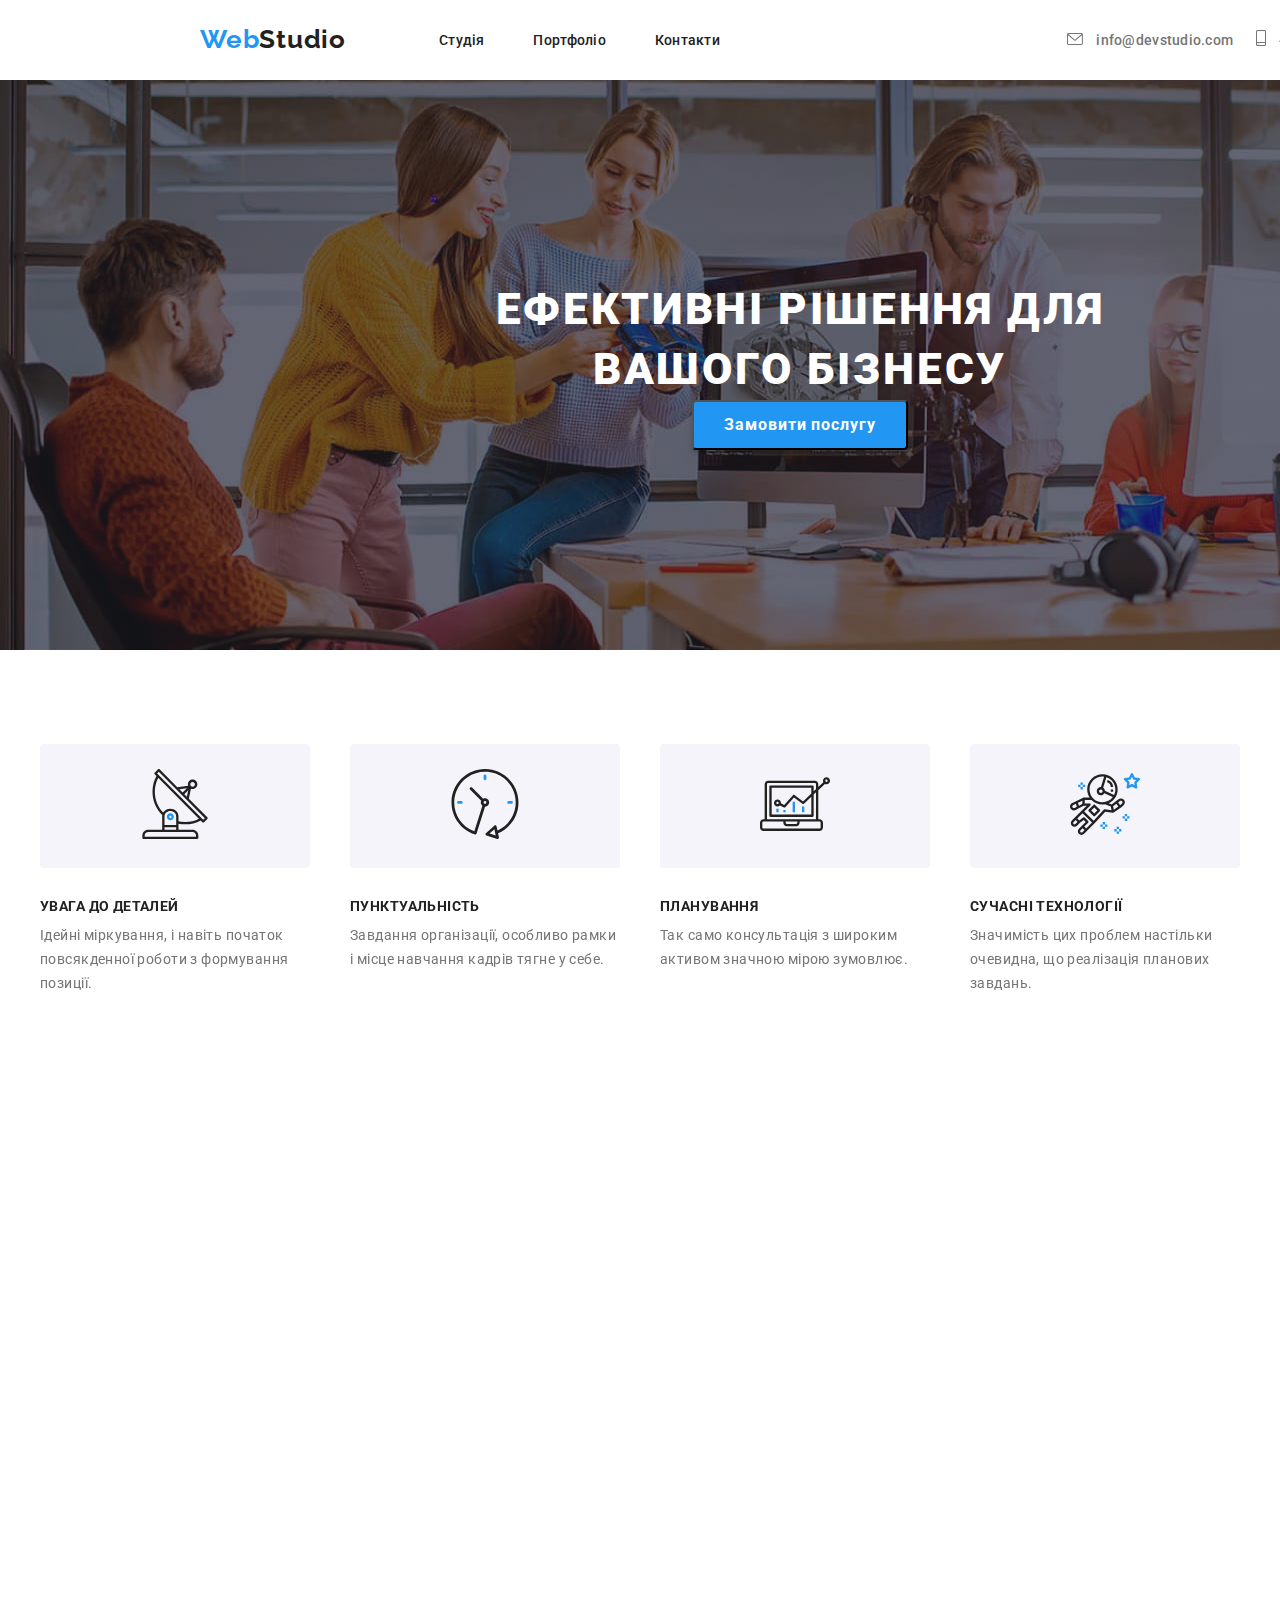
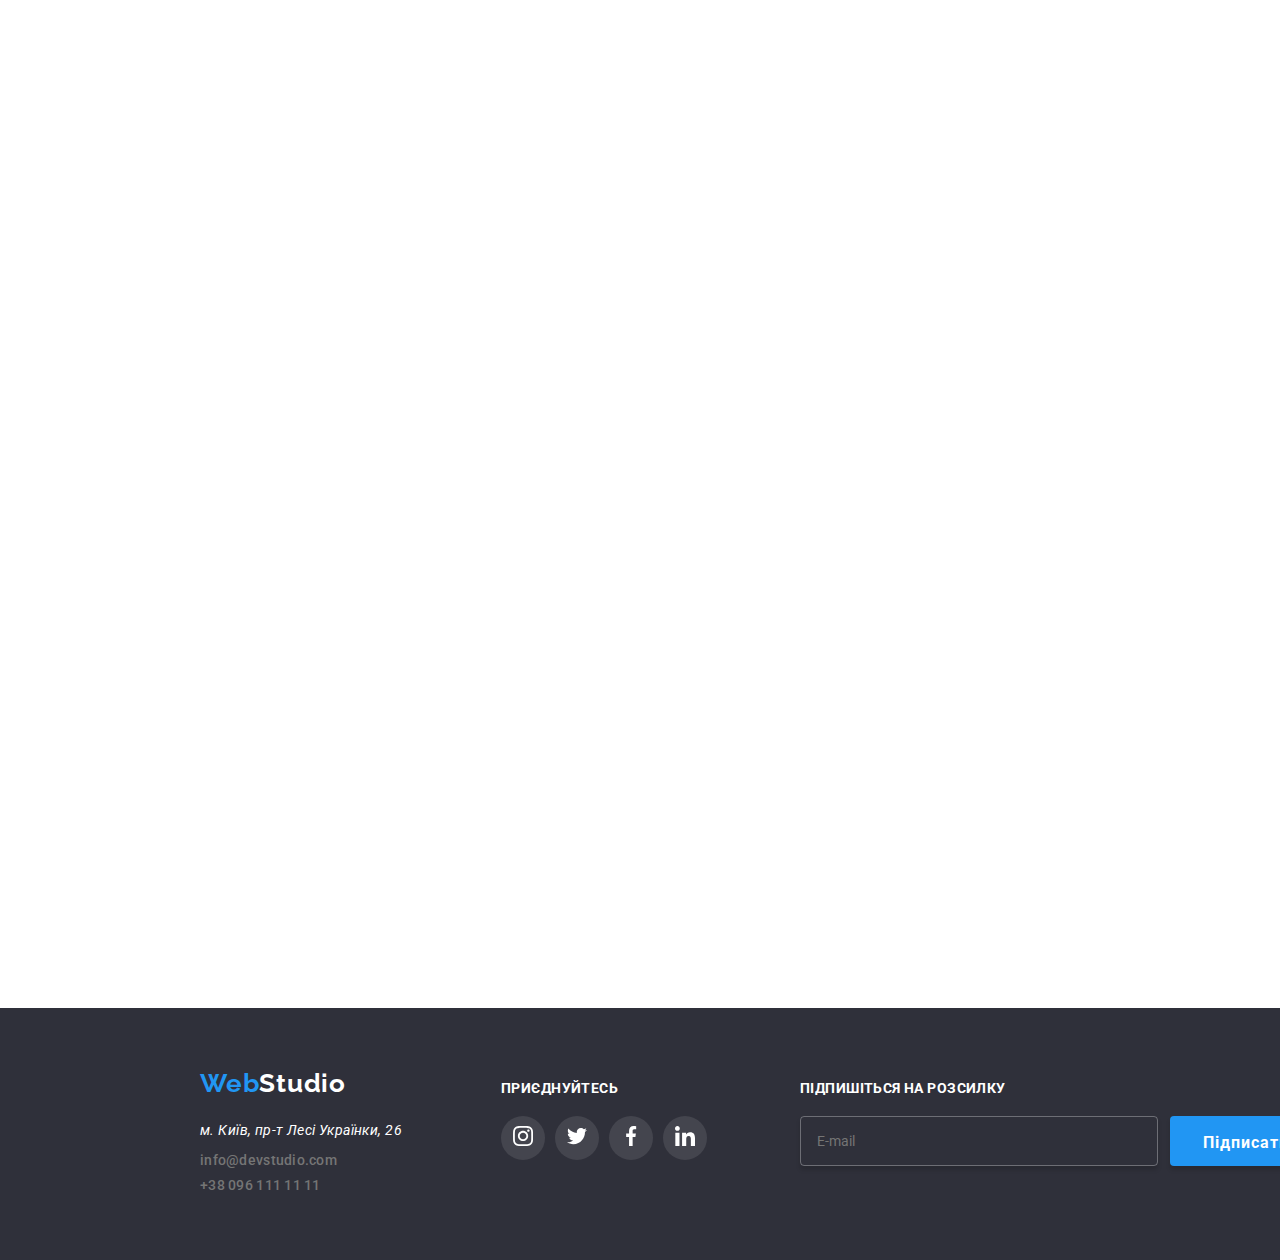
==== index.html @ ee309ab2 "updated" ====
<!DOCTYPE html>
<html lang="en">
  <head>
    <meta charset="UTF-8" />
    <meta http-equiv="X-UA-Compatible" content="IE=edge" />
    <meta name="viewport" content="width=device-width, initial-scale=1.0" />
    <title>Studio</title>
    <link
      href="https://cdn.jsdelivr.net/npm/modern-normalize@1.1.0/modern-normalize.min.css"
      rel="stylesheet"
    />
    <link
      href="https://fonts.googleapis.com/css2?family=Raleway:wght@700&family=Roboto:wght@400;500;700;900&display=swap"
      rel="stylesheet"
    />
    <link
    rel="stylesheet"
    href="https://cdnjs.cloudflare.com/ajax/libs/animate.css/4.1.1/animate.min.css"
  />
  <link href="https://unpkg.com/aos@2.3.1/dist/aos.css" rel="stylesheet">

    <link rel="stylesheet" href="./css/main.min.css" />
  </head>
  <body>
    <div class="container">
      <header class="header">
        <div class="header-wrapper">   
              <div class="nav-menu">  
                  <a class="logo-link animate__animated animate__bounce" href="./index.html"
                ><span class="web">Web</span>Studio</a
              >
              <nav class="navigation">
              <ul class="nav-list">
                <li class="nav-list-item"><a class="nav-list-link-h" href="./index.html"> Студія </a></li>
                <li class="nav-list-item"><a class="nav-list-link-h" href="./portfolio.html"> Портфоліо </a></li>
                <li class="nav-list-item"><a class="nav-list-link-h" href="#"> Контакти </a></li>
              </ul>
              </nav>
              </div>
              <div class="contacts">
                <a class="contact" href="mailto:info@devstudio.com"> 
                  <svg class="icon-contact" width="16" height="12">
                    <use href="./img/icons/symbol-defs.svg#icon-envelope">
                    
                    </use>
                  </svg>
                  info@devstudio.com </a>
                <a class="contact" href="tel:+380961111111">
                  <svg class="icon-contact" width="10" height="16">
                    <use href="./img/icons/symbol-defs.svg#icon-smartphone">

                    </use>
                  </svg> 
                  +38 096 111 11 11</a>
              </div>
        </div>
      </header>

      <!--Golovnyi kontent-->
      <main>
        <div class="content">
          <!--Blok hero-->
          <section class="hero">
            <h1 class="hero-title animate__animated animate__rubberBand">Ефективні рішення для<br> вашого бізнесу</h1>
            <button class="hero-btn" type="button" data-modal-open>Замовити послугу</button>
                <div class="backdrop is-hidden" data-modal >
        <form class="modal">
                    <button type="button" class="modal-close" data-modal-close><svg class="icon-close-modal">
            <use href="./img/icons/symbol-defs.svg#icon-close-modal"></use>
          </svg></button>
            <h2 class="modal-title">Залиште свої дані, ми вам передзвонимо</h2>
            <ul class="modal-list">
              <li class="modal-list-item">
            <label class="modal-label"> Ім'я
                <input type="text" class="modal-input" required>
                <svg class="modal-icon">
                  <use href="./img/icons/symbol-defs.svg#icon-person-modal"></use>
                </svg>
            </label>
            </li>
            <li class="modal-list-item">
            <label class="modal-label"> Телефон
                <input type="tel" class="modal-input" required>
                <svg  class="modal-icon">
                  <use href="./img/icons/symbol-defs.svg#icon-phone-modal"></use>
                </svg>
            </label>
            </li>
            <li class="modal-list-item">
            <label class="modal-label"> Пошта
                <input type="email" class="modal-input">
                <svg class="modal-icon">
                  <use href="./img/icons/symbol-defs.svg#icon-email-modal"></use>
                </svg>
            </label>
            </li>
            <li class="modal-list-item">
            <label class="modal-label">Коментар
                <textarea class="modal-textarea" cols="30" rows="10" placeholder="Введіть текст"></textarea>
              </label>
            </li>
                </ul>            
            <p class="modal-text"><input type="checkbox" class="checkbox">Погоджуюся з розсилкою та приймаю <a href="#" class="modal-href">Умови договору</a></p>
            <button type="submit" class="btn-submit">Відправити</button>
        </form>
    </div>
          </section>

        <!--Секція Переваги--> 
          <section class="perevagy" data-aos="flip-up" data-aos-duration="3000">
            <h2 class="visually-hidden">Perevagy</h2>
            <div class="features">
              <div class="features-icons-all">
              <div class="features-list-icons">
                <svg class="features-icons">
                  <use href="./img/icons/symbol-defs.svg#icon-antenna"></use>
                </svg>
              </div>
              <div class="features-list-icons">
                <svg class="features-icons">
                  <use href="./img/icons/symbol-defs.svg#icon-clock"></use>
                </svg>
              </div>
              <div class="features-list-icons">
                <svg class="features-icons">
                  <use href="./img/icons/symbol-defs.svg#icon-diagram"></use>
                </svg>
              </div>
              <div class="features-list-icons">
                <svg class="features-icons">
                  <use href="./img/icons/symbol-defs.svg#icon-astronaut"></use>
                </svg>
              </div>
              </div>
            <ul class="features-list">
              <li class="features-list-item">
                <h3 class="features-subtitle">УВАГА ДО ДЕТАЛЕЙ</h3>
                <p class="features-paragraf">
                  Ідейні міркування, і навіть початок повсякденної роботи з
                  формування позиції.
                </p>
              </li>
              <li class="features-list-item">
                <h3 class="features-subtitle">ПУНКТУАЛЬНІСТЬ</h3>
                <p class="features-paragraf">
                  Завдання організації, особливо рамки і місце навчання кадрів
                  тягне у себе.
                </p>
              </li>
              <li class="features-list-item">
                <h3 class="features-subtitle">ПЛАНУВАННЯ</h3>
                <p class="features-paragraf">
                  Так само консультація з широким активом значною мірою
                  зумовлює.
                </p>
              </li>
              <li class="features-list-item">
                <h3 class="features-subtitle">СУЧАСНІ ТЕХНОЛОГІЇ</h3>
                <p class="features-paragraf">
                  Значимість цих проблем настільки очевидна, що реалізація
                  планових завдань.
                </p>
              </li>
            </ul>
            </div>
          </section>

          <!--Секція Чим ми займаємося-->
          <section class="works-i" data-aos="zoom-in-up">
            <h2 class="our-skills">Чим ми займаємося</h2>
            <ul class="images-i">
              <li class="thumb">
                <img src="img/img13.jpg" alt="work" />
              </li>
              <li class="thumb">
                <img src="img/img12.jpg" alt="work" />
              </li>
              <li class="thumb">
                <img src="img/img11.jpg" alt="work" />
              </li>
            </ul>
          </section>

          <!--Секція Наша команда-->
          <section class="us" data-aos="fade-up">
              <h2 class="our-team">Наша команда</h2>
              <ul class="team">
                <li class="card">
                  <div class="thumb-people">
                    <img src="img/img3.jpg" alt="Ігор Дем'яненко" />
                  </div>
                    <h3 class="people">Ігор Дем'яненко</h3>
                    <p class="education">Product Designer</p>
                    <ul class="links">
                      <li class="link-li">
                        <a href="#">
                          <svg class="link">
                            <use href="./img/icons/symbol-defs.svg#icon-instagram">

                            </use>
                          </svg>
                        </a>
                      </li>
                      <li class="link-li">
                        <a href="#">
                          <svg class="link">
                            <use href="./img/icons/symbol-defs.svg#icon-twitter">

                            </use>
                          </svg>
                        </a>
                      </li>
                      <li class="link-li">
                        <a href="#">
                          <svg class="link">
                            <use href="./img/icons/symbol-defs.svg#icon-facebook">

                            </use>
                          </svg>
                        </a>
                      </li>
                      <li class="link-li">
                        <a href="#">
                          <svg class="link">
                            <use href="./img/icons/symbol-defs.svg#icon-linkedin">

                            </use>
                          </svg>
                        </a>
                      </li>
                    </ul>
                </li>
                <li class="card">
                  <div class="thumb-people">
                    <img src="img/img2.jpg" alt="Ольга Рєпіна" />
                    </div>
                    <h3 class="people">Ольга Рєпіна</h3>
                    <p class="education">Frontend Developer</p>
                    <ul class="links">
                      <li class="link-li">
                        <a href="#">
                          <svg class="link">
                            <use href="./img/icons/symbol-defs.svg#icon-instagram">

                            </use>
                          </svg>
                        </a>
                      </li>
                      <li class="link-li">
                        <a href="#">
                          <svg class="link">
                            <use href="./img/icons/symbol-defs.svg#icon-twitter">

                            </use>
                          </svg>
                        </a>
                      </li>
                      <li class="link-li">
                        <a href="#">
                          <svg class="link">
                            <use href="./img/icons/symbol-defs.svg#icon-facebook">

                            </use>
                          </svg>
                        </a>
                      </li>
                      <li class="link-li">
                        <a href="#">
                          <svg class="link">
                            <use href="./img/icons/symbol-defs.svg#icon-linkedin">

                            </use>
                          </svg>
                        </a>
                      </li>
                    </ul>
                </li>
                <li class="card">
                  <div class="thumb-people">
                    <img src="img/img1.jpg" alt="Микола Тарасов" />
                    </div>
                    <h3 class="people">Микола Тарасов</h3>
                    <p class="education">Marketing</p>
                    <ul class="links">
                      <li class="link-li">
                        <a href="#">
                          <svg class="link">
                            <use href="./img/icons/symbol-defs.svg#icon-instagram">

                            </use>
                          </svg>
                        </a>
                      </li>
                      <li class="link-li">
                        <a href="#">
                          <svg class="link">
                            <use href="./img/icons/symbol-defs.svg#icon-twitter">

                            </use>
                          </svg>
                        </a>
                      </li>
                      <li class="link-li">
                        <a href="#">
                          <svg class="link">
                            <use href="./img/icons/symbol-defs.svg#icon-facebook">

                            </use>
                          </svg>
                        </a>
                      </li>
                      <li class="link-li">
                        <a href="#">
                          <svg class="link">
                            <use href="./img/icons/symbol-defs.svg#icon-linkedin">

                            </use>
                          </svg>
                        </a>
                      </li>
                    </ul>
                </li>
                <li class="card">
                  <div class="thumb-people">
                    <img src="img/img4.jpg" alt="Михайло Єрмаков" />
                    </div>
                    <h3 class="people">Михайло Єрмаков</h3>
                    <p class="education">UI Designer</p>
                    <ul class="links">
                      <li class="link-li">
                        <a href="#">
                          <svg class="link">
                            <use href="./img/icons/symbol-defs.svg#icon-instagram">

                            </use>
                          </svg>
                        </a>
                      </li>
                      <li class="link-li">
                        <a href="#">
                          <svg class="link">
                            <use href="./img/icons/symbol-defs.svg#icon-twitter">

                            </use>
                          </svg>
                        </a>
                      </li>
                      <li class="link-li">
                        <a href="#">
                          <svg class="link">
                            <use href="./img/icons/symbol-defs.svg#icon-facebook">

                            </use>
                          </svg>
                        </a>
                      </li>
                      <li class="link-li">
                        <a href="#">
                          <svg class="link">
                            <use href="./img/icons/symbol-defs.svg#icon-linkedin">

                            </use>
                          </svg>
                        </a>
                      </li>
                    </ul>
                </li>
              </ul>
          </section>
          <section class="regular-customers" data-aos="fade-left" >
            <h2 class="customers-title">Постійні клієнти</h2>
            <ul class="customers">
            <li class="customers-list-item">
              <a class="logo-h" href="#">
              <svg class="logo">
                <use href="./img/icons/symbol-defs.svg#icon-logo1"> 

                </use>
              </svg>
              </a>
            </li>
            <li class="customers-list-item">
              <a class="logo-h" href="#">
              <svg class="logo">
                <use href="./img/icons/symbol-defs.svg#icon-logo2"> 

                </use>
              </svg>
              </a>
            </li>
            <li class="customers-list-item">
              <a class="logo-h" href="#">
              <svg class="logo">
                <use href="./img/icons/symbol-defs.svg#icon-logo3"> 

                </use>
              </svg>
              </a>
            </li>
            <li class="customers-list-item">
              <a class="logo-h" href="#">
              <svg class="logo">
                <use href="./img/icons/symbol-defs.svg#icon-logo4"> 

                </use>
              </svg>
              </a>
            </li>
            <li class="customers-list-item">
              <a class="logo-h" href="#">
                <svg class="logo">
                <use href="./img/icons/symbol-defs.svg#icon-logo5"> 

                </use>
              </svg>
              </a>
            </li>
            <li class="customers-list-item">
              <a class="logo-h" href="#">
              <svg class="logo">
                <use href="./img/icons/symbol-defs.svg#icon-logo6"> 

                </use>
              </svg>
              </a>
            </li>
            </ul>
          </section>
        </div>
      </main>

      <!--Футер-->
      <footer class="footer">
        <div class="footer-wrapper">
          <section class="address">
            <h2 class="visually-hidden">address</h2>
          <div class="address-footer">
            <!--logo-->
            <nav class="nav-logo">
              <a class="logo" href="./index.html"><span class="web">Web</span>Studio</a>
            </nav>
            <!--Aдреса-->
            <address class="street">м. Київ, пр-т Лесі Українки, 26</address>
            <!--Контактні дані-->
            <ul class="contact-footer">
              <li>
                <a href="mailto:info@devstudio.com"> info@devstudio.com </a>
              </li>
              <li class="tel-item">
                <a href="tel:+380961111111"> +38 096 111 11 11 </a>
              </li>
            </ul>
            </div>
            </section>
            <section class="join">
              <h2>приєднуйтесь</h2>
                    <ul class="links-footer">
                      <li class="link-li-footer">
                        <a href="#">
                          <svg class="link-footer">
                            <use href="./img/icons/symbol-defs.svg#icon-instagram">

                            </use>
                          </svg>
                        </a>
                      </li>
                      <li class="link-li-footer">
                        <a href="#">
                          <svg class="link-footer">
                            <use href="./img/icons/symbol-defs.svg#icon-twitter">

                            </use>
                          </svg>
                        </a>
                      </li>
                      <li class="link-li-footer">
                        <a href="#">
                          <svg class="link-footer">
                            <use href="./img/icons/symbol-defs.svg#icon-facebook">

                            </use>
                          </svg>
                        </a>
                      </li>
                      <li class="link-li-footer">
                        <a href="#">
                          <svg class="link-footer">
                            <use href="./img/icons/symbol-defs.svg#icon-linkedin">

                            </use>
                          </svg>
                        </a>
                      </li>
                    </ul>
        </section>
        <section class="telegram">
          <form class="footer-form">
            <label class="footer-label">Підпишіться на розсилку
              <input class="footer-input" type="email" required placeholder="E-mail" >
            </label>
            <button type="submit" class="telegram-btn">
              Підписатися
              <svg class="telegram-icon">
                <use href="./img/icons/symbol-defs.svg#icon-telegram-modal"></use>
              </svg>
            </button>
          </form>
        </section>
        </div>
      </footer>
    </div>
                <script src="./js/modal.js"></script>
                <script src="https://unpkg.com/aos@2.3.1/dist/aos.js"></script>
                <script>AOS.init();</script>
  </body>
</html>
---- css/main.min.css ----
.footer{width:1600px;height:252px;background-color:#2f303a;padding-top:60px;padding-bottom:60px}.logo{font-family:"Raleway",sans-serif;font-weight:700;font-size:26px;line-height:1.2;letter-spacing:.03em;color:#fff;text-decoration:none}.address-footer{display:flex;flex-direction:column;width:231px}.street{margin-top:20px;font-weight:400;font-size:14px;line-height:1.71;letter-spacing:.03em;margin-bottom:9px;color:#fff}.tel-item{margin-top:9px}.footer-wrapper{display:flex;width:1200px;margin:0 auto}.contact-footer{font-weight:500;font-size:14px;line-height:1.15;letter-spacing:.02em}.contact-footer a{text-decoration:none;color:#757575}.address-footer a:hover{color:#2196f3;transition:color 500ms ease-out}.address-footer a:focus{color:#2196f3;transition:color 500ms ease-out}.footer-wrapper a:focus{color:#2196f3;transition:color 500ms ease-out}.link-footer{width:20px;height:20px;fill:#fff}.links-footer{display:flex;justify-content:space-between;width:206px}.link-li-footer{display:flex;justify-content:center;align-items:center;width:44px;height:44px;border-radius:50%;background-color:rgba(255,255,255,.1)}.link-li-footer:hover{border-radius:50%;background-color:#2196f3;transition:background-color 1s ease}.link-li-footer:focus{border-radius:50%;background-color:#2196f3;transition:background-color 1s ease}.footer-wrapper h2{color:#fff;font-size:14px;font-weight:700;letter-spacing:.42px;margin-bottom:20px;text-transform:uppercase}.join{display:flex;flex-direction:column;margin-left:70px;padding-top:12px}.telegram-icon{width:24px;height:24px;fill:#fff}.telegram-btn{width:200px;height:50px;border-radius:4px;background:#2196f3;box-shadow:0px 4px 4px 0px rgba(0,0,0,.15);border:none;color:#fff;text-align:center;font-size:16px;font-style:normal;font-weight:700;line-height:30px;letter-spacing:.96px;position:absolute;left:370px;animation:back 5s linear 500ms infinite}.footer-input{width:358px;height:50px;border-radius:4px;border:1px solid rgba(255,255,255,.3);background:rgba(33,150,243,0);box-shadow:0px 4px 4px 0px rgba(0,0,0,.15);padding-left:16px;outline:none;color:#fff;cursor:pointer;margin-top:20px;margin-right:12px}.footer-label{color:#fff;font-size:14px;font-weight:700;line-height:normal;letter-spacing:.42px;text-transform:uppercase}.telegram{padding-top:12px;width:570px}.footer-form{display:flex;align-items:flex-end;position:relative;left:93px}@keyframes back{0%{background-color:red}50%{background-color:#000}100%{background-color:#2196f3}}.header{width:1600px}.header-wrapper{width:1200px;height:80px;margin:0 auto;display:flex;justify-content:space-between;align-items:center}.nav-menu{display:flex;justify-content:space-between;align-items:center;width:520px}.contacts{display:flex;width:333px;justify-content:space-between;align-items:center}.icon-contact{margin-right:10px;fill:#757575}.logo-link{font-family:"Raleway",sans-serif;font-weight:700;font-size:26px;line-height:1.2;letter-spacing:.03em;color:#212121;text-decoration:none}.web{color:#2196f3;padding-top:24px}.nav-list{display:flex;justify-content:space-between;width:281px;font-weight:500;font-size:14px;line-height:1.15;letter-spacing:.02em}.nav-list-item{position:relative}.nav-list a{text-decoration:none;color:#212121}.nav-list a:hover{color:#2196f3}.contact{font-weight:500;font-size:14px;line-height:1.15;letter-spacing:.02em;text-decoration:none;color:#757575}.contact:hover .icon-contact,.contact:focus .icon-contact{fill:#2196f3;transition:fill 250ms ease-in}.contact:hover{color:#2196f3;transition:color 250ms ease-in}.header-wrapper a:focus{color:#2196f3;transition:color 250ms ease-in}.nav-list-item::after{position:absolute;top:44px;left:0;content:"";width:100%;height:4px;border-radius:2px;background-color:#2196f3;transform:scaleX(0);transition:transform .5s;transform-origin:right}.nav-list-item:hover::after{transform:scaleX(1);transform-origin:left}.hero{width:1600px;padding-top:200px;padding-bottom:200px;background-color:#2f303a;background-image:linear-gradient(to right, rgba(47, 48, 58, 0.4), rgba(47, 48, 58, 0.4)),url("/font/new_photo.jpg");background-position:center;background-repeat:no-repeat;background-size:cover}.hero h1{text-align:center}.hero-title{font-weight:900;font-size:44px;line-height:1.36;text-align:center;letter-spacing:.06em;text-transform:uppercase;color:#fff}.hero-btn{width:216px;height:50px;margin:0 auto;background:#2196f3;box-shadow:0px 4px 4px rgba(0,0,0,.15);border-radius:4px;font-weight:700;font-size:16px;line-height:30px;display:block;text-align:center;letter-spacing:.06em;color:#fff}.backdrop{position:fixed;top:0;left:0;width:100%;height:100%;background-color:rgba(0,0,0,.3);z-index:99;display:flex;justify-content:center;align-items:center}.modal{position:fixed;padding:40px;border-radius:4px;z-index:100;border-radius:4px;background:#fff;box-shadow:0px 2px 1px 0px rgba(0,0,0,.2),0px 1px 1px 0px rgba(0,0,0,.14),0px 1px 3px 0px rgba(0,0,0,.12)}.modal-input{margin-top:4px;margin-bottom:10px;width:448px;height:40px;border-radius:4px;border:1px solid rgba(33,33,33,.2);outline:none;padding:12px 0 12px 42px;cursor:pointer}.modal-input:hover,.modal-input:focus{border-radius:4px;border:1px solid #2196f3}.modal-icon:hover,.modal-icon:focus{fill:#2196f3;transition:fill 250ms ease}.modal-input:focus+.modal-icon{fill:#2196f3;transition:fill 250ms ease}.modal-input:hover+.modal-icon{fill:#2196f3;transition:fill 250ms ease}.modal-title{color:#212121;text-align:center;font-size:20px;font-weight:700;line-height:normal;letter-spacing:.6px;margin-bottom:12px}.modal-label{display:flex;flex-direction:column;color:#757575;font-size:12px;font-weight:400;line-height:normal;letter-spacing:.12px;position:relative}.btn-submit{width:200px;height:50px;border-radius:4px;background:#2196f3;box-shadow:0px 4px 4px 0px rgba(0,0,0,.15);color:#fff;text-align:center;font-size:16px;font-weight:700;line-height:30px;letter-spacing:.96px;border:none;margin:30px 124px 0 124px}textarea{resize:none;margin-top:4px;border-radius:4px;border:1px solid rgba(33,33,33,.2);padding:12px 16px}.modal-textarea::-moz-placeholder{color:rgba(117,117,117,.5);font-size:12px;font-weight:400;line-height:normal;letter-spacing:.12px}.modal-textarea::placeholder{color:rgba(117,117,117,.5);font-size:12px;font-weight:400;line-height:normal;letter-spacing:.12px}.modal-icon{width:18px;height:18px;position:absolute;top:29px;left:12px;cursor:pointer}.is-hidden{opacity:0;visibility:hidden;pointer-events:none}.modal-close{position:absolute;top:8px;right:8px;width:30px;height:30px;display:flex;justify-content:center;align-items:center;border-radius:50%;border-color:rgba(0,0,0,.1);background-color:#fff;cursor:pointer}.icon-close-modal{fill:#212121;width:18px;height:18px}.icon-close-modal:hover,.icon-close-modal:focus{fill:#2196f3;transition:fill 250ms ease}.modal-text{margin-top:20px}.checkbox{width:16px;height:15px;margin-left:12px;margin-right:5px}.modal-href{color:#2196f3}.features{width:1200px;margin:0 auto}.perevagy{padding-top:94px;padding-bottom:94px}.features-icons-all{display:flex;justify-content:space-between;width:1200px}.features-list-icons:nth-child(n){width:270px;border-radius:4px;background:#f5f4fa}.features-icons{width:70px;height:70px;margin:25px 100px}.features-list{display:flex;justify-content:space-between}.features-list-item{width:270px}.features-subtitle{margin-top:30px;font-weight:700;font-size:14px;margin-bottom:10px;line-height:1.15;letter-spacing:.03em;text-transform:uppercase;color:#212121}.features-paragraf{font-weight:400;font-size:14px;line-height:1.7;letter-spacing:.03em;color:#757575}.works-i{width:1200px;margin-left:215px;margin-bottom:94px}.our-skills{font-weight:700;font-size:36px;line-height:1.17;text-align:center;letter-spacing:.03em;color:#212121;margin-top:0;margin-bottom:50px}.images-i{display:flex;justify-content:space-between;position:relative}.thumb:nth-child(n)::after{content:"";position:absolute;width:370px;bottom:0;height:70px;background:rgba(47,48,58,.8);color:#fff;display:flex;justify-content:center;align-items:center;text-align:center;font-size:14px;font-weight:700;line-height:normal;letter-spacing:.42px;text-transform:uppercase}.thumb:nth-child(1)::after{content:"Десктопні додатки"}.thumb:nth-child(2)::after{content:"Мобільні додатки"}.thumb:nth-child(3)::after{content:"Дизайнерські рішення "}.thumb{width:370px;height:294px}.thumb>img{display:block;width:100%;height:100%;-o-object-fit:cover;object-fit:cover;-o-object-position:center;object-position:center}.thumb-people{width:270px;height:260px;margin-bottom:30px}.thumb-people>img{display:block;width:100%;height:100%;-o-object-fit:cover;object-fit:cover;-o-object-position:center;object-position:center}.our-team{margin-bottom:50px;font-weight:700;font-size:36px;line-height:1.17px;text-align:center;letter-spacing:.03em;color:#212121}.us{padding-top:94px;padding-bottom:94px;background-color:#f5f4fa}.team{display:flex;justify-content:space-between;width:1200px;margin:0 auto}.people{font-weight:500;margin-bottom:10px;font-size:16px;line-height:1.19;text-align:center;letter-spacing:.03em;color:#212121}.team p{font-weight:400;font-size:16px;line-height:1.19;text-align:center;letter-spacing:.03em;color:#757575}.card{background-color:#fff;box-shadow:0px 1px 3px rgba(0,0,0,.12),0px 1px 1px rgba(0,0,0,.14),0px 2px 1px rgba(0,0,0,.2);border-radius:0px 0px 4px 4px;width:270px;padding-bottom:30px}.links{display:flex;justify-content:space-between;width:206px;margin:16px auto 0}.link{width:20px;height:20px;fill:#afb1b8}.link-li{display:flex;align-items:center;justify-content:center;width:44px;height:44px}.link-li:hover .link{fill:#fff;transition:fill .5s ease}.link-li:focus .link{fill:#fff;transition:fill .5s ease}.link-li:hover{border-radius:50%;background-color:#2196f3;transition:background-color .5s ease-out}.link-li:focus{border-radius:50%;background-color:#2196f3;transition:background-color .5s ease-out}.regular-customers{padding-top:94px;padding-bottom:94px}.customers{display:flex;justify-content:space-between;margin-left:215px;width:1200px}.logo{width:106px;height:60px}.customers-list-item{display:flex;align-items:center;justify-content:center;width:170px;height:92px;border-radius:4px;border:1px solid #afb1b8}.customers-list-item:hover .logo{fill:#2196f3;transition:fill 750ms ease-in}.customers-list-item:hover{border:1px solid #2196f3;transition:border 750ms ease-in}.customers-list-item:focus .logo{fill:#2196f3;transition:fill 750ms ease-in}.customers-list-item:focus{border:1px solid #2196f3;transition:border 750ms ease-in}.customers-title{color:#212121;text-align:center;font-size:36px;font-weight:700;margin-bottom:50px;letter-spacing:1.08px}.logo{fill:#afb1b8}.visually-hidden{position:absolute !important;clip:rect(1px 1px 1px 1px);clip:rect(1px, 1px, 1px, 1px);padding:0 !important;border:0 !important;height:1px !important;width:1px !important;overflow:hidden}body{font-family:"Roboto",sans-serif;font-style:normal}h1,h3,p,h2,ul{margin:0;padding:0}li{list-style-type:none}.container{max-width:1600px;margin:0 auto;background-color:#fff}body{font-family:"Roboto",sans-serif;font-style:normal}.container{max-width:1600px;margin:0 auto;background-color:#fff}ul,p,h3{margin:0;padding:0}li{list-style-type:none}a{text-decoration:none}.footer{width:1600px;height:252px;background-color:#2f303a;padding-top:60px;padding-bottom:60px}.logo{font-family:"Raleway",sans-serif;font-weight:700;font-size:26px;line-height:1.2;letter-spacing:.03em;color:#fff;text-decoration:none}.address-footer{display:flex;flex-direction:column;width:231px}.street{font-weight:400;margin-top:20px;font-size:14px;line-height:1.71;letter-spacing:.03em;margin-bottom:9px;color:#fff}.tel-item{margin-top:9px}.footer-wrapper{display:flex;width:1200px;margin:0 auto}.contact-footer{font-weight:500;font-size:14px;line-height:1.15;letter-spacing:.02em}.contact-footer a{text-decoration:none;color:#757575}.address-footer a:hover{color:#2196f3;transition:color 500ms ease-out}.address-footer a:focus{color:#2196f3;transition:color 500ms ease-out}.footer-wrapper a:focus{color:#2196f3;transition:color 500ms ease-out}.link-footer{width:20px;height:20px;fill:#fff}.links-footer{display:flex;justify-content:space-between;width:206px}.link-li-footer{display:flex;justify-content:center;align-items:center;width:44px;height:44px;border-radius:50%;background-color:rgba(255,255,255,.1)}.link-li-footer:hover{border-radius:50%;background-color:#2196f3;transition:background-color 1s ease}.link-li-footer:focus{border-radius:50%;background-color:#2196f3;transition:background-color 1s ease}.footer-wrapper h2{color:#fff;font-size:14px;font-weight:700;letter-spacing:.42px;margin-bottom:20px;text-transform:uppercase}.join{display:flex;flex-direction:column;margin-left:70px;padding-top:12px}.telegram-icon{width:24px;height:24px;fill:#fff}.telegram-btn{width:200px;height:50px;border-radius:4px;background:#2196f3;box-shadow:0px 4px 4px 0px rgba(0,0,0,.15);border:none;color:#fff;text-align:center;font-size:16px;font-style:normal;font-weight:700;line-height:30px;letter-spacing:.96px;position:absolute;left:370px;animation:back 5s linear 500ms infinite}.footer-input{width:358px;height:50px;border-radius:4px;border:1px solid rgba(255,255,255,.3);background:rgba(33,150,243,0);box-shadow:0px 4px 4px 0px rgba(0,0,0,.15);padding-left:16px;outline:none;color:#fff;cursor:pointer;margin-top:20px;margin-right:12px}.footer-label{color:#fff;font-size:14px;font-weight:700;line-height:normal;letter-spacing:.42px;text-transform:uppercase}.telegram{padding-top:12px;width:570px}.footer-form{display:flex;align-items:flex-end;position:relative;left:93px}@keyframes back{0%{background-color:red}50%{background-color:#000}100%{background-color:#2196f3}}.header{width:1600px}.header-wrapper{width:1200px;height:80px;margin:0 auto;display:flex;justify-content:space-between;align-items:center}.nav-menu{display:flex;justify-content:space-between;align-items:center;width:520px}.contacts{display:flex;width:333px;justify-content:space-between;align-items:center}.icon-contact{margin-right:10px;fill:#757575}.logo-link{font-family:"Raleway",sans-serif;font-weight:700;font-size:26px;line-height:1.2;letter-spacing:.03em;color:#212121;text-decoration:none}.web{color:#2196f3;padding-top:24px}.nav-list{display:flex;justify-content:space-between;width:281px;font-weight:500;font-size:14px;line-height:1.15;letter-spacing:.02em}.nav-list-item::after{position:absolute;top:44px;left:0;content:"";width:100%;height:4px;border-radius:2px;background-color:#2196f3;transform:scaleX(0);transition:transform .5s;transform-origin:right}.nav-list-item:hover::after{transform:scaleX(1);transform-origin:left}.nav-list-item{position:relative}.nav-list a{text-decoration:none;color:#212121}.nav-list a:hover{color:#2196f3}.contact{font-weight:500;font-size:14px;line-height:1.15;letter-spacing:.02em;text-decoration:none;color:#757575}.contact:hover .icon-contact,.contact:focus .icon-contact{fill:#2196f3;transition:fill 1s ease-in}.contact:hover{color:#2196f3;transition:color 250ms ease-in}.header-wrapper a:focus{color:#2196f3}.overlay:hover{width:100%;height:100%;background-color:rgba(33,150,243,.9);position:absolute;top:0;cursor:pointer;transition:background-color 1s ease}.overlay:hover .portfolio-hover-text{opacity:1}.div-over:hover .overlay{cursor:pointer;opacity:1}.portfolio-hover-text{color:#fff;font-family:Roboto;font-size:18px;font-style:normal;font-weight:400;line-height:1.55;letter-spacing:.54px;position:absolute;opacity:0;top:63px;bottom:63px;left:24px;right:24px}.thumb-p{position:relative}.main-wrapper{width:1200px;margin:0 auto;background-color:#fff}.btn-s{width:575px;margin:94px 298px 34px 297px;padding-right:8px;font-weight:500;font-size:16px;line-height:26px;text-align:center;letter-spacing:.03em;color:#212121}.btn-s button:hover{background-color:#2196f3;color:#fff;transition:background-color 1s ease;cursor:pointer}.btn-s button:focus{background-color:#2196f3;color:#fff;transition:background-color 1s ease;cursor:pointer}.btn-1{width:73px;border:none;height:38px;border-radius:4px;background:#f5f4fa}.btn-2{width:125px;border:none;height:38px;border-radius:4px;background:#f5f4fa}.btn-3{width:112px;height:38px;border:none;border-radius:4px;background:#f5f4fa}.btn-4{width:103px;height:38px;border:none;border-radius:4px;background:#f5f4fa}.btn-5{width:130px;height:38px;border:none;border-radius:4px;background:#f5f4fa}.thumb-p{width:370px;height:294px}.thumb-p>img{display:block;width:100%;height:100%;-o-object-fit:cover;object-fit:cover;-o-object-position:center;object-position:center}.projects li{list-style-type:none}.projects div{box-sizing:border-box;background:#fff;border:1px solid #eee}.works{display:flex;flex-wrap:wrap;justify-content:space-between;margin:56px auto 94px auto}.projects{width:1200px}.div-to-6{margin-bottom:30px}.title{font-weight:700;font-size:18px;line-height:36px;letter-spacing:.06em;width:322px;height:36px;margin:20px 24px 4px 24px;color:#212121}.program-type{font-weight:400;font-size:16px;line-height:30px;letter-spacing:.03em;margin:4px 24px 20px 24px;color:#757575}/*# sourceMappingURL=main.min.css.map */
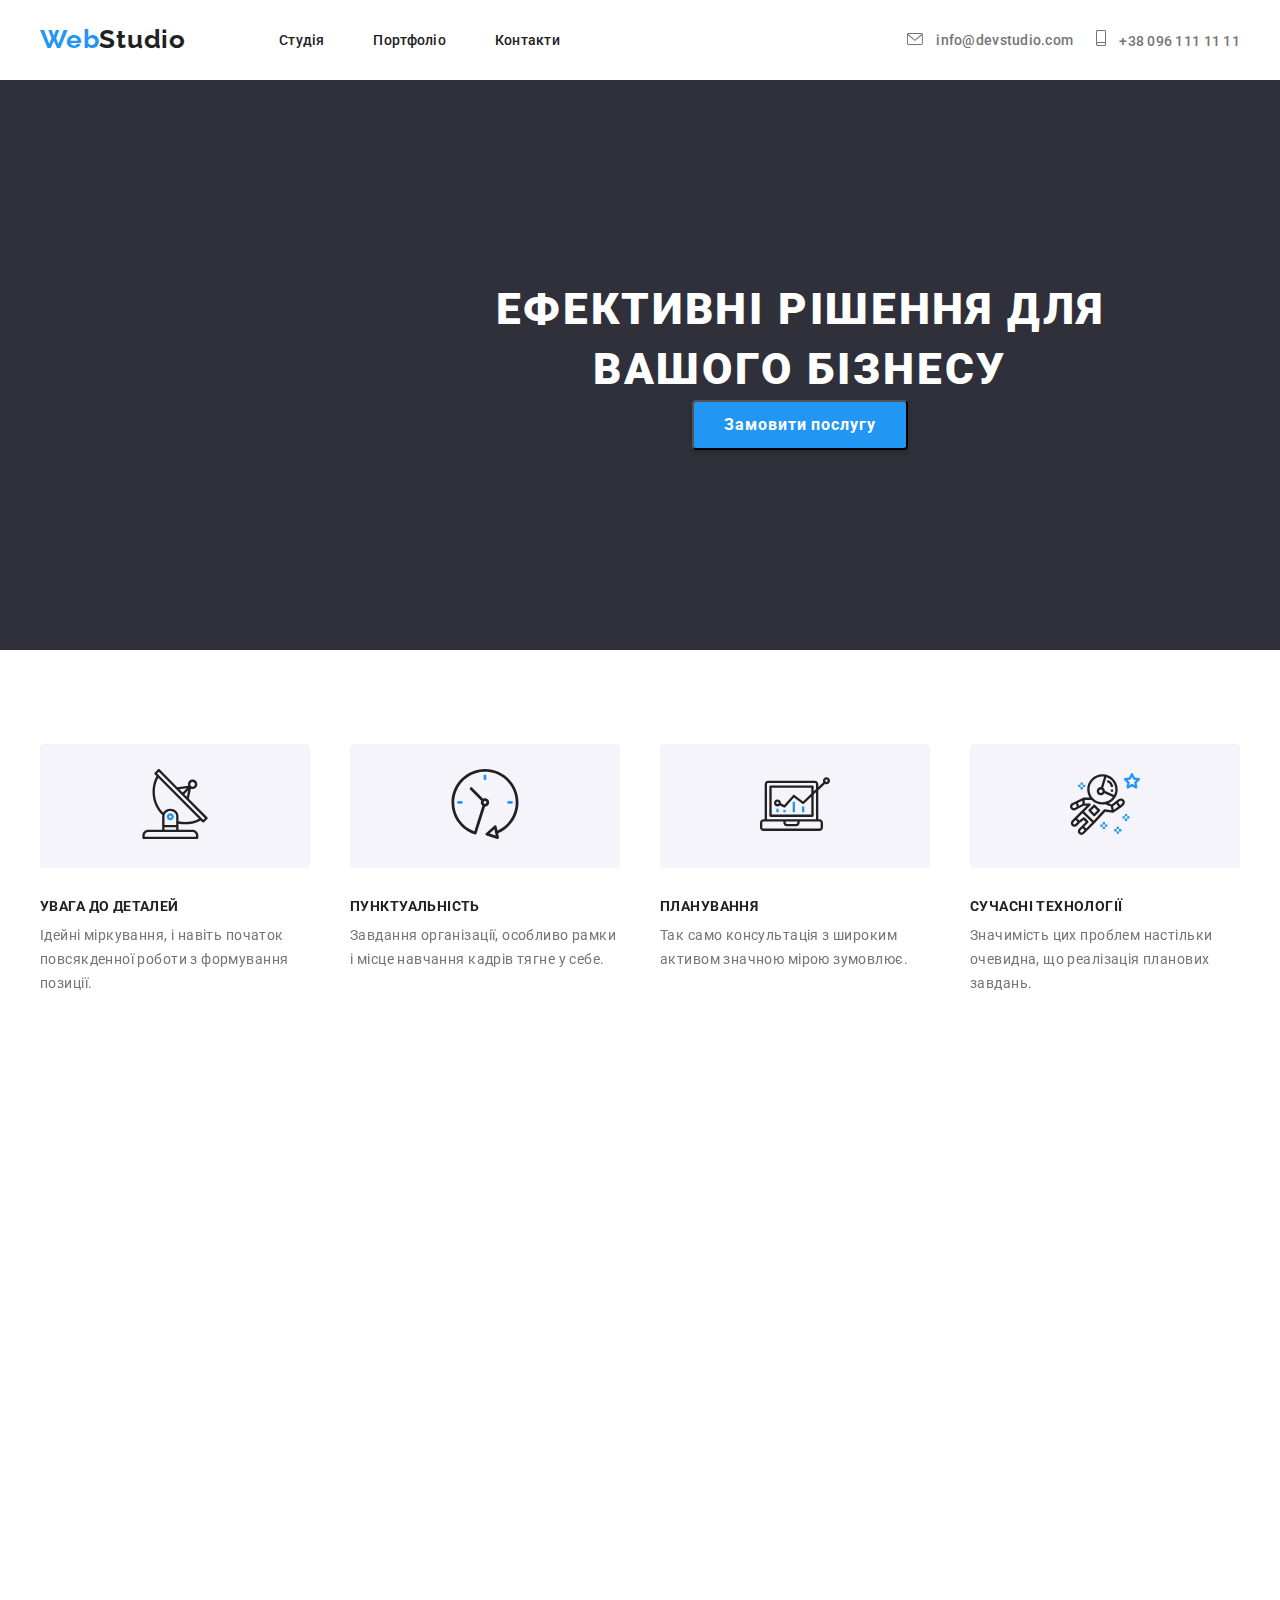
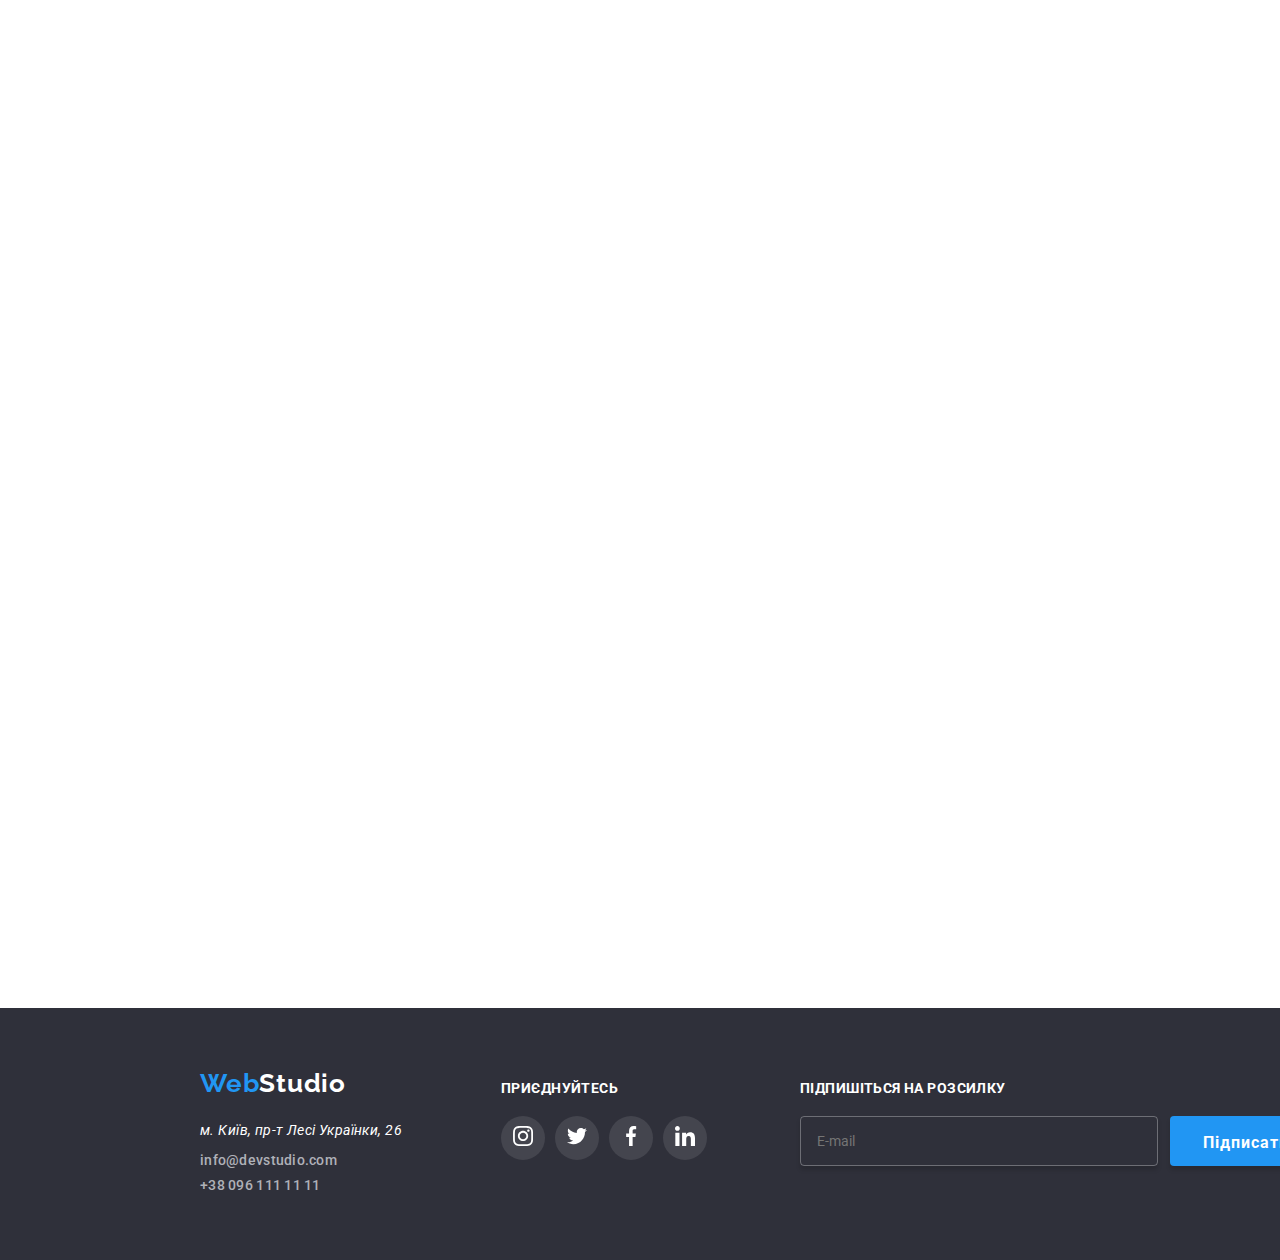
==== commit 84691693: "updated" ====
--- a/index.html
+++ b/index.html
@@ -14,45 +14,56 @@
       rel="stylesheet"
     />
     <link
-    rel="stylesheet"
-    href="https://cdnjs.cloudflare.com/ajax/libs/animate.css/4.1.1/animate.min.css"
-  />
-  <link href="https://unpkg.com/aos@2.3.1/dist/aos.css" rel="stylesheet">
+      rel="stylesheet"
+      href="https://cdnjs.cloudflare.com/ajax/libs/animate.css/4.1.1/animate.min.css"
+    />
+    <link href="https://unpkg.com/aos@2.3.1/dist/aos.css" rel="stylesheet" />
 
     <link rel="stylesheet" href="./css/main.min.css" />
   </head>
   <body>
     <div class="container">
       <header class="header">
-        <div class="header-wrapper">   
-              <div class="nav-menu">  
-                  <a class="logo-link animate__animated animate__bounce" href="./index.html"
-                ><span class="web">Web</span>Studio</a
-              >
-              <nav class="navigation">
+        <div class="header-wrapper">
+          <div class="header-wrapper__left">
+            <a
+              class="logo-link animate__animated animate__bounce"
+              href="./index.html"
+              ><span class="logo-link__web">Web</span>Studio</a
+            >
+            <nav class="navigation">
               <ul class="nav-list">
-                <li class="nav-list-item"><a class="nav-list-link-h" href="./index.html"> Студія </a></li>
-                <li class="nav-list-item"><a class="nav-list-link-h" href="./portfolio.html"> Портфоліо </a></li>
-                <li class="nav-list-item"><a class="nav-list-link-h" href="#"> Контакти </a></li>
+                <li class="nav-list__item">
+                  <a class="nav-list__link" href="./index.html"> Студія </a>
+                </li>
+                <li class="nav-list__item">
+                  <a class="nav-list__link" href="./portfolio.html">
+                    Портфоліо
+                  </a>
+                </li>
+                <li class="nav-list__item">
+                  <a class="nav-list__link" href="#"> Контакти </a>
+                </li>
               </ul>
-              </nav>
-              </div>
-              <div class="contacts">
-                <a class="contact" href="mailto:info@devstudio.com"> 
-                  <svg class="icon-contact" width="16" height="12">
-                    <use href="./img/icons/symbol-defs.svg#icon-envelope">
-                    
-                    </use>
-                  </svg>
-                  info@devstudio.com </a>
-                <a class="contact" href="tel:+380961111111">
-                  <svg class="icon-contact" width="10" height="16">
-                    <use href="./img/icons/symbol-defs.svg#icon-smartphone">
-
-                    </use>
-                  </svg> 
-                  +38 096 111 11 11</a>
-              </div>
+            </nav>
+          </div>
+          <div class="header-wrapper__right">
+            <a
+              class="header-wrapper__contact-link"
+              href="mailto:info@devstudio.com"
+            >
+              <svg class="contact__icon" width="16" height="12">
+                <use href="./img/icons/symbol-defs.svg#icon-envelope"></use>
+              </svg>
+              info@devstudio.com
+            </a>
+            <a class="header-wrapper__contact-link" href="tel:+380961111111">
+              <svg class="contact__icon" width="10" height="16">
+                <use href="./img/icons/symbol-defs.svg#icon-smartphone"></use>
+              </svg>
+              +38 096 111 11 11</a
+            >
+          </div>
         </div>
       </header>
 
@@ -61,369 +72,389 @@
         <div class="content">
           <!--Blok hero-->
           <section class="hero">
-            <h1 class="hero-title animate__animated animate__rubberBand">Ефективні рішення для<br> вашого бізнесу</h1>
-            <button class="hero-btn" type="button" data-modal-open>Замовити послугу</button>
-                <div class="backdrop is-hidden" data-modal >
-        <form class="modal">
-                    <button type="button" class="modal-close" data-modal-close><svg class="icon-close-modal">
-            <use href="./img/icons/symbol-defs.svg#icon-close-modal"></use>
-          </svg></button>
-            <h2 class="modal-title">Залиште свої дані, ми вам передзвонимо</h2>
-            <ul class="modal-list">
-              <li class="modal-list-item">
-            <label class="modal-label"> Ім'я
-                <input type="text" class="modal-input" required>
-                <svg class="modal-icon">
-                  <use href="./img/icons/symbol-defs.svg#icon-person-modal"></use>
-                </svg>
-            </label>
-            </li>
-            <li class="modal-list-item">
-            <label class="modal-label"> Телефон
-                <input type="tel" class="modal-input" required>
-                <svg  class="modal-icon">
-                  <use href="./img/icons/symbol-defs.svg#icon-phone-modal"></use>
-                </svg>
-            </label>
-            </li>
-            <li class="modal-list-item">
-            <label class="modal-label"> Пошта
-                <input type="email" class="modal-input">
-                <svg class="modal-icon">
-                  <use href="./img/icons/symbol-defs.svg#icon-email-modal"></use>
-                </svg>
-            </label>
-            </li>
-            <li class="modal-list-item">
-            <label class="modal-label">Коментар
-                <textarea class="modal-textarea" cols="30" rows="10" placeholder="Введіть текст"></textarea>
-              </label>
-            </li>
-                </ul>            
-            <p class="modal-text"><input type="checkbox" class="checkbox">Погоджуюся з розсилкою та приймаю <a href="#" class="modal-href">Умови договору</a></p>
-            <button type="submit" class="btn-submit">Відправити</button>
-        </form>
-    </div>
+            <h1 class="hero__title animate__animated animate__rubberBand">
+              Ефективні рішення для<br />
+              вашого бізнесу
+            </h1>
+            <button class="hero__btn" type="button" data-modal-open>
+              Замовити послугу
+            </button>
+            <div class="backdrop is-hidden" data-modal>
+              <form class="modal">
+                <button type="button" class="modal-close" data-modal-close>
+                  <svg class="modal-close__icon">
+                    <use
+                      href="./img/icons/symbol-defs.svg#icon-close-modal"
+                    ></use>
+                  </svg>
+                </button>
+                <h2 class="modal__title">
+                  Залиште свої дані, ми вам передзвонимо
+                </h2>
+                <ul class="modal-list">
+                  <li class="modal-list__item">
+                    <label class="modal-list__label">
+                      Ім'я
+                      <input type="text" class="modal-list__input" required />
+                      <svg class="modal-list__icon">
+                        <use
+                          href="./img/icons/symbol-defs.svg#icon-person-modal"
+                        ></use>
+                      </svg>
+                    </label>
+                  </li>
+                  <li class="modal-list__item">
+                    <label class="modal-list__label">
+                      Телефон
+                      <input type="tel" class="modal-list__input" required />
+                      <svg class="modal-list__icon">
+                        <use
+                          href="./img/icons/symbol-defs.svg#icon-phone-modal"
+                        ></use>
+                      </svg>
+                    </label>
+                  </li>
+                  <li class="modal-list__item">
+                    <label class="modal-list__label">
+                      Пошта
+                      <input type="email" class="modal-list__input" />
+                      <svg class="modal-list__icon">
+                        <use
+                          href="./img/icons/symbol-defs.svg#icon-email-modal"
+                        ></use>
+                      </svg>
+                    </label>
+                  </li>
+                  <li class="modal-list__item">
+                    <label class="modal-list__label"
+                      >Коментар
+                      <textarea
+                        class="modal-list__textarea"
+                        cols="30"
+                        rows="10"
+                        placeholder="Введіть текст"
+                      ></textarea>
+                    </label>
+                  </li>
+                </ul>
+                <p class="modal__text">
+                  <input type="checkbox" class="modal__checkbox" />Погоджуюся з
+                  розсилкою та приймаю
+                  <a href="#" class="modal-link">Умови договору</a>
+                </p>
+                <button type="submit" class="modal__btn-submit">Відправити</button>
+              </form>
+            </div>
           </section>
 
-        <!--Секція Переваги--> 
-          <section class="perevagy" data-aos="flip-up" data-aos-duration="3000">
+          <!--Секція Переваги-->
+          <section class="advantages" data-aos="flip-up" data-aos-duration="3000">
             <h2 class="visually-hidden">Perevagy</h2>
             <div class="features">
-              <div class="features-icons-all">
-              <div class="features-list-icons">
-                <svg class="features-icons">
-                  <use href="./img/icons/symbol-defs.svg#icon-antenna"></use>
-                </svg>
+              <div class="features-wrapper">
+                <div class="features-wrapper-list">
+                  <svg class="features-wrapper-list__svg">
+                    <use href="./img/icons/symbol-defs.svg#icon-antenna"></use>
+                  </svg>
+                </div>
+                <div class="features-wrapper-list">
+                  <svg class="features-wrapper-list__svg">
+                    <use href="./img/icons/symbol-defs.svg#icon-clock"></use>
+                  </svg>
+                </div>
+                <div class="features-wrapper-list">
+                  <svg class="features-wrapper-list__svg">
+                    <use href="./img/icons/symbol-defs.svg#icon-diagram"></use>
+                  </svg>
+                </div>
+                <div class="features-wrapper-list">
+                  <svg class="features-wrapper-list__svg">
+                    <use
+                      href="./img/icons/symbol-defs.svg#icon-astronaut"
+                    ></use>
+                  </svg>
+                </div>
               </div>
-              <div class="features-list-icons">
-                <svg class="features-icons">
-                  <use href="./img/icons/symbol-defs.svg#icon-clock"></use>
-                </svg>
-              </div>
-              <div class="features-list-icons">
-                <svg class="features-icons">
-                  <use href="./img/icons/symbol-defs.svg#icon-diagram"></use>
-                </svg>
-              </div>
-              <div class="features-list-icons">
-                <svg class="features-icons">
-                  <use href="./img/icons/symbol-defs.svg#icon-astronaut"></use>
-                </svg>
-              </div>
-              </div>
-            <ul class="features-list">
-              <li class="features-list-item">
-                <h3 class="features-subtitle">УВАГА ДО ДЕТАЛЕЙ</h3>
-                <p class="features-paragraf">
-                  Ідейні міркування, і навіть початок повсякденної роботи з
-                  формування позиції.
-                </p>
-              </li>
-              <li class="features-list-item">
-                <h3 class="features-subtitle">ПУНКТУАЛЬНІСТЬ</h3>
-                <p class="features-paragraf">
-                  Завдання організації, особливо рамки і місце навчання кадрів
-                  тягне у себе.
-                </p>
-              </li>
-              <li class="features-list-item">
-                <h3 class="features-subtitle">ПЛАНУВАННЯ</h3>
-                <p class="features-paragraf">
-                  Так само консультація з широким активом значною мірою
-                  зумовлює.
-                </p>
-              </li>
-              <li class="features-list-item">
-                <h3 class="features-subtitle">СУЧАСНІ ТЕХНОЛОГІЇ</h3>
-                <p class="features-paragraf">
-                  Значимість цих проблем настільки очевидна, що реалізація
-                  планових завдань.
-                </p>
-              </li>
-            </ul>
+              <ul class="features-list">
+                <li class="features-list__item">
+                  <h3 class="features-list__subtitle">УВАГА ДО ДЕТАЛЕЙ</h3>
+                  <p class="features-list__paragraf">
+                    Ідейні міркування, і навіть початок повсякденної роботи з
+                    формування позиції.
+                  </p>
+                </li>
+                <li class="features-list__item">
+                  <h3 class="features-list__subtitle">ПУНКТУАЛЬНІСТЬ</h3>
+                  <p class="features-list__paragraf">
+                    Завдання організації, особливо рамки і місце навчання кадрів
+                    тягне у себе.
+                  </p>
+                </li>
+                <li class="features-list__item">
+                  <h3 class="features-list__subtitle">ПЛАНУВАННЯ</h3>
+                  <p class="features-list__paragraf">
+                    Так само консультація з широким активом значною мірою
+                    зумовлює.
+                  </p>
+                </li>
+                <li class="features-list__item">
+                  <h3 class="features-list__subtitle">СУЧАСНІ ТЕХНОЛОГІЇ</h3>
+                  <p class="features-list__paragraf">
+                    Значимість цих проблем настільки очевидна, що реалізація
+                    планових завдань.
+                  </p>
+                </li>
+              </ul>
             </div>
           </section>
 
           <!--Секція Чим ми займаємося-->
-          <section class="works-i" data-aos="zoom-in-up">
+          <section class="works" data-aos="zoom-in-up">
             <h2 class="our-skills">Чим ми займаємося</h2>
-            <ul class="images-i">
-              <li class="thumb">
+            <ul class="works-list">
+              <li class="works-list__item">
                 <img src="img/img13.jpg" alt="work" />
               </li>
-              <li class="thumb">
+              <li class="works-list__item">
                 <img src="img/img12.jpg" alt="work" />
               </li>
-              <li class="thumb">
+              <li class="works-list__item">
                 <img src="img/img11.jpg" alt="work" />
               </li>
             </ul>
           </section>
 
           <!--Секція Наша команда-->
-          <section class="us" data-aos="fade-up">
-              <h2 class="our-team">Наша команда</h2>
-              <ul class="team">
-                <li class="card">
-                  <div class="thumb-people">
-                    <img src="img/img3.jpg" alt="Ігор Дем'яненко" />
-                  </div>
-                    <h3 class="people">Ігор Дем'яненко</h3>
-                    <p class="education">Product Designer</p>
-                    <ul class="links">
-                      <li class="link-li">
-                        <a href="#">
-                          <svg class="link">
-                            <use href="./img/icons/symbol-defs.svg#icon-instagram">
-
-                            </use>
-                          </svg>
-                        </a>
-                      </li>
-                      <li class="link-li">
-                        <a href="#">
-                          <svg class="link">
-                            <use href="./img/icons/symbol-defs.svg#icon-twitter">
-
-                            </use>
-                          </svg>
-                        </a>
-                      </li>
-                      <li class="link-li">
-                        <a href="#">
-                          <svg class="link">
-                            <use href="./img/icons/symbol-defs.svg#icon-facebook">
-
-                            </use>
-                          </svg>
-                        </a>
-                      </li>
-                      <li class="link-li">
-                        <a href="#">
-                          <svg class="link">
-                            <use href="./img/icons/symbol-defs.svg#icon-linkedin">
-
-                            </use>
-                          </svg>
-                        </a>
-                      </li>
-                    </ul>
-                </li>
-                <li class="card">
-                  <div class="thumb-people">
-                    <img src="img/img2.jpg" alt="Ольга Рєпіна" />
-                    </div>
-                    <h3 class="people">Ольга Рєпіна</h3>
-                    <p class="education">Frontend Developer</p>
-                    <ul class="links">
-                      <li class="link-li">
-                        <a href="#">
-                          <svg class="link">
-                            <use href="./img/icons/symbol-defs.svg#icon-instagram">
-
-                            </use>
-                          </svg>
-                        </a>
-                      </li>
-                      <li class="link-li">
-                        <a href="#">
-                          <svg class="link">
-                            <use href="./img/icons/symbol-defs.svg#icon-twitter">
-
-                            </use>
-                          </svg>
-                        </a>
-                      </li>
-                      <li class="link-li">
-                        <a href="#">
-                          <svg class="link">
-                            <use href="./img/icons/symbol-defs.svg#icon-facebook">
-
-                            </use>
-                          </svg>
-                        </a>
-                      </li>
-                      <li class="link-li">
-                        <a href="#">
-                          <svg class="link">
-                            <use href="./img/icons/symbol-defs.svg#icon-linkedin">
-
-                            </use>
-                          </svg>
-                        </a>
-                      </li>
-                    </ul>
-                </li>
-                <li class="card">
-                  <div class="thumb-people">
-                    <img src="img/img1.jpg" alt="Микола Тарасов" />
-                    </div>
-                    <h3 class="people">Микола Тарасов</h3>
-                    <p class="education">Marketing</p>
-                    <ul class="links">
-                      <li class="link-li">
-                        <a href="#">
-                          <svg class="link">
-                            <use href="./img/icons/symbol-defs.svg#icon-instagram">
-
-                            </use>
-                          </svg>
-                        </a>
-                      </li>
-                      <li class="link-li">
-                        <a href="#">
-                          <svg class="link">
-                            <use href="./img/icons/symbol-defs.svg#icon-twitter">
-
-                            </use>
-                          </svg>
-                        </a>
-                      </li>
-                      <li class="link-li">
-                        <a href="#">
-                          <svg class="link">
-                            <use href="./img/icons/symbol-defs.svg#icon-facebook">
-
-                            </use>
-                          </svg>
-                        </a>
-                      </li>
-                      <li class="link-li">
-                        <a href="#">
-                          <svg class="link">
-                            <use href="./img/icons/symbol-defs.svg#icon-linkedin">
-
-                            </use>
-                          </svg>
-                        </a>
-                      </li>
-                    </ul>
-                </li>
-                <li class="card">
-                  <div class="thumb-people">
-                    <img src="img/img4.jpg" alt="Михайло Єрмаков" />
-                    </div>
-                    <h3 class="people">Михайло Єрмаков</h3>
-                    <p class="education">UI Designer</p>
-                    <ul class="links">
-                      <li class="link-li">
-                        <a href="#">
-                          <svg class="link">
-                            <use href="./img/icons/symbol-defs.svg#icon-instagram">
-
-                            </use>
-                          </svg>
-                        </a>
-                      </li>
-                      <li class="link-li">
-                        <a href="#">
-                          <svg class="link">
-                            <use href="./img/icons/symbol-defs.svg#icon-twitter">
-
-                            </use>
-                          </svg>
-                        </a>
-                      </li>
-                      <li class="link-li">
-                        <a href="#">
-                          <svg class="link">
-                            <use href="./img/icons/symbol-defs.svg#icon-facebook">
-
-                            </use>
-                          </svg>
-                        </a>
-                      </li>
-                      <li class="link-li">
-                        <a href="#">
-                          <svg class="link">
-                            <use href="./img/icons/symbol-defs.svg#icon-linkedin">
-
-                            </use>
-                          </svg>
-                        </a>
-                      </li>
-                    </ul>
-                </li>
-              </ul>
-          </section>
-          <section class="regular-customers" data-aos="fade-left" >
-            <h2 class="customers-title">Постійні клієнти</h2>
-            <ul class="customers">
-            <li class="customers-list-item">
-              <a class="logo-h" href="#">
-              <svg class="logo">
-                <use href="./img/icons/symbol-defs.svg#icon-logo1"> 
-
-                </use>
-              </svg>
-              </a>
-            </li>
-            <li class="customers-list-item">
-              <a class="logo-h" href="#">
-              <svg class="logo">
-                <use href="./img/icons/symbol-defs.svg#icon-logo2"> 
-
-                </use>
-              </svg>
-              </a>
-            </li>
-            <li class="customers-list-item">
-              <a class="logo-h" href="#">
-              <svg class="logo">
-                <use href="./img/icons/symbol-defs.svg#icon-logo3"> 
-
-                </use>
-              </svg>
-              </a>
-            </li>
-            <li class="customers-list-item">
-              <a class="logo-h" href="#">
-              <svg class="logo">
-                <use href="./img/icons/symbol-defs.svg#icon-logo4"> 
-
-                </use>
-              </svg>
-              </a>
-            </li>
-            <li class="customers-list-item">
-              <a class="logo-h" href="#">
-                <svg class="logo">
-                <use href="./img/icons/symbol-defs.svg#icon-logo5"> 
-
-                </use>
-              </svg>
-              </a>
-            </li>
-            <li class="customers-list-item">
-              <a class="logo-h" href="#">
-              <svg class="logo">
-                <use href="./img/icons/symbol-defs.svg#icon-logo6"> 
-
-                </use>
-              </svg>
-              </a>
-            </li>
+          <section class="team" data-aos="fade-up">
+            <h2 class="team__title">Наша команда</h2>
+            <ul class="team-list">
+              <li class="team-list__item">
+                <div class="team-list__thumb">
+                  <img src="img/img3.jpg" alt="Ігор Дем'яненко" />
+                </div>
+                <h3 class="team-list__name">Ігор Дем'яненко</h3>
+                <p class="team-list__text">Product Designer</p>
+                <ul class="links-list">
+                  <li class="links-list__item">
+                    <a href="#">
+                      <svg class="links-list__svg">
+                        <use
+                          href="./img/icons/symbol-defs.svg#icon-instagram"
+                        ></use>
+                      </svg>
+                    </a>
+                  </li>
+                  <li class="links-list__item">
+                    <a href="#">
+                      <svg class="links-list__svg">
+                        <use
+                          href="./img/icons/symbol-defs.svg#icon-twitter"
+                        ></use>
+                      </svg>
+                    </a>
+                  </li>
+                  <li class="links-list__item">
+                    <a href="#">
+                      <svg class="links-list__svg">
+                        <use
+                          href="./img/icons/symbol-defs.svg#icon-facebook"
+                        ></use>
+                      </svg>
+                    </a>
+                  </li>
+                  <li class="links-list__item">
+                    <a href="#">
+                      <svg class="links-list__svg">
+                        <use
+                          href="./img/icons/symbol-defs.svg#icon-linkedin"
+                        ></use>
+                      </svg>
+                    </a>
+                  </li>
+                </ul>
+              </li>
+              <li class="team-list__item">
+                <div class="team-list__thumb">
+                  <img src="img/img2.jpg" alt="Ольга Рєпіна" />
+                </div>
+                <h3 class="team-list__name">Ольга Рєпіна</h3>
+                <p class="team-list__text">Frontend Developer</p>
+                <ul class="links-list">
+                  <li class="links-list__item">
+                    <a href="#">
+                      <svg class="links-list__svg">
+                        <use
+                          href="./img/icons/symbol-defs.svg#icon-instagram"
+                        ></use>
+                      </svg>
+                    </a>
+                  </li>
+                  <li class="links-list__item">
+                    <a href="#">
+                      <svg class="links-list__svg">
+                        <use
+                          href="./img/icons/symbol-defs.svg#icon-twitter"
+                        ></use>
+                      </svg>
+                    </a>
+                  </li>
+                  <li class="links-list__item">
+                    <a href="#">
+                      <svg class="links-list__svg">
+                        <use
+                          href="./img/icons/symbol-defs.svg#icon-facebook"
+                        ></use>
+                      </svg>
+                    </a>
+                  </li>
+                  <li class="links-list__item">
+                    <a href="#">
+                      <svg class="links-list__svg">
+                        <use
+                          href="./img/icons/symbol-defs.svg#icon-linkedin"
+                        ></use>
+                      </svg>
+                    </a>
+                  </li>
+                </ul>
+              </li>
+              <li class="team-list__item">
+                <div class="team-list__thumb">
+                  <img src="img/img1.jpg" alt="Микола Тарасов" />
+                </div>
+                <h3 class="team-list__name">Микола Тарасов</h3>
+                <p class="team-list__text">Marketing</p>
+                <ul class="links-list">
+                  <li class="links-list__item">
+                    <a href="#">
+                      <svg class="links-list__svg">
+                        <use
+                          href="./img/icons/symbol-defs.svg#icon-instagram"
+                        ></use>
+                      </svg>
+                    </a>
+                  </li>
+                  <li class="links-list__item">
+                    <a href="#">
+                      <svg class="links-list__svg">
+                        <use
+                          href="./img/icons/symbol-defs.svg#icon-twitter"
+                        ></use>
+                      </svg>
+                    </a>
+                  </li>
+                  <li class="links-list__item">
+                    <a href="#">
+                      <svg class="links-list__svg">
+                        <use
+                          href="./img/icons/symbol-defs.svg#icon-facebook"
+                        ></use>
+                      </svg>
+                    </a>
+                  </li>
+                  <li class="links-list__item">
+                    <a href="#">
+                      <svg class="links-list__svg">
+                        <use
+                          href="./img/icons/symbol-defs.svg#icon-linkedin"
+                        ></use>
+                      </svg>
+                    </a>
+                  </li>
+                </ul>
+              </li>
+              <li class="team-list__item">
+                <div class="team-list__thumb">
+                  <img src="img/img4.jpg" alt="Михайло Єрмаков" />
+                </div>
+                <h3 class="team-list__name">Михайло Єрмаков</h3>
+                <p class="team-list__text">UI Designer</p>
+                <ul class="links-list">
+                  <li class="links-list__item">
+                    <a href="#">
+                      <svg class="links-list__svg">
+                        <use
+                          href="./img/icons/symbol-defs.svg#icon-instagram"
+                        ></use>
+                      </svg>
+                    </a>
+                  </li>
+                  <li class="links-list__item">
+                    <a href="#">
+                      <svg class="links-list__svg">
+                        <use
+                          href="./img/icons/symbol-defs.svg#icon-twitter"
+                        ></use>
+                      </svg>
+                    </a>
+                  </li>
+                  <li class="links-list__item">
+                    <a href="#">
+                      <svg class="links-list__svg">
+                        <use
+                          href="./img/icons/symbol-defs.svg#icon-facebook"
+                        ></use>
+                      </svg>
+                    </a>
+                  </li>
+                  <li class="links-list__item">
+                    <a href="#">
+                      <svg class="links-list__svg">
+                        <use
+                          href="./img/icons/symbol-defs.svg#icon-linkedin"
+                        ></use>
+                      </svg>
+                    </a>
+                  </li>
+                </ul>
+              </li>
+            </ul>
+          </section>
+          <section class="customers" data-aos="fade-left">
+            <h2 class="customers__title">Постійні клієнти</h2>
+            <ul class="customers-list">
+              <li class="customers-list__item">
+                <a class="customers-list__logo" href="#">
+                  <svg class="customers-list__svg">
+                    <use href="./img/icons/symbol-defs.svg#icon-logo1"></use>
+                  </svg>
+                </a>
+              </li>
+              <li class="customers-list__item">
+                <a class="customers-list__logo" href="#">
+                  <svg class="customers-list__svg">
+                    <use href="./img/icons/symbol-defs.svg#icon-logo2"></use>
+                  </svg>
+                </a>
+              </li>
+              <li class="customers-list__item">
+                <a class="customers-list__logo" href="#">
+                  <svg class="customers-list__svg">
+                    <use href="./img/icons/symbol-defs.svg#icon-logo3"></use>
+                  </svg>
+                </a>
+              </li>
+              <li class="customers-list__item">
+                <a class="customers-list__logo" href="#">
+                  <svg class="customers-list__svg">
+                    <use href="./img/icons/symbol-defs.svg#icon-logo4"></use>
+                  </svg>
+                </a>
+              </li>
+              <li class="customers-list__item">
+                <a class="customers-list__logo" href="#">
+                  <svg class="customers-list__svg">
+                    <use href="./img/icons/symbol-defs.svg#icon-logo5"></use>
+                  </svg>
+                </a>
+              </li>
+              <li class="customers-list__item">
+                <a class="customers-list__logo" href="#">
+                  <svg class="customers-list__svg">
+                    <use href="./img/icons/symbol-defs.svg#icon-logo6"></use>
+                  </svg>
+                </a>
+              </li>
             </ul>
           </section>
         </div>
@@ -434,83 +465,89 @@
         <div class="footer-wrapper">
           <section class="address">
             <h2 class="visually-hidden">address</h2>
-          <div class="address-footer">
-            <!--logo-->
-            <nav class="nav-logo">
-              <a class="logo" href="./index.html"><span class="web">Web</span>Studio</a>
-            </nav>
-            <!--Aдреса-->
-            <address class="street">м. Київ, пр-т Лесі Українки, 26</address>
-            <!--Контактні дані-->
-            <ul class="contact-footer">
-              <li>
-                <a href="mailto:info@devstudio.com"> info@devstudio.com </a>
-              </li>
-              <li class="tel-item">
-                <a href="tel:+380961111111"> +38 096 111 11 11 </a>
+            <div class="footer-wrapper__left">
+              <!--logo-->
+              <nav class="logo">
+                <a class="logo__link" href="./index.html"
+                  ><span class="logo-link__web">Web</span>Studio</a
+                >
+              </nav>
+              <!--Aдреса-->
+              <address class="footer-wrapper__street">м. Київ, пр-т Лесі Українки, 26</address>
+              <!--Контактні дані-->
+              <ul class="footer-contact-list">
+                <li>
+                  <a href="mailto:info@devstudio.com"> info@devstudio.com </a>
+                </li>
+                <li class="footer-contact-list__item">
+                  <a href="tel:+380961111111"> +38 096 111 11 11 </a>
+                </li>
+              </ul>
+            </div>
+          </section>
+          <section class="join">
+            <h2>приєднуйтесь</h2>
+            <ul class="footer-links-list">
+              <li class="footer-links-list__item">
+                <a href="#">
+                  <svg class="footer-links-list__svg">
+                    <use
+                      href="./img/icons/symbol-defs.svg#icon-instagram"
+                    ></use>
+                  </svg>
+                </a>
+              </li>
+              <li class="footer-links-list__item">
+                <a href="#">
+                  <svg class="footer-links-list__svg">
+                    <use href="./img/icons/symbol-defs.svg#icon-twitter"></use>
+                  </svg>
+                </a>
+              </li>
+              <li class="footer-links-list__item">
+                <a href="#">
+                  <svg class="footer-links-list__svg">
+                    <use href="./img/icons/symbol-defs.svg#icon-facebook"></use>
+                  </svg>
+                </a>
+              </li>
+              <li class="footer-links-list__item">
+                <a href="#">
+                  <svg class="footer-links-list__svg">
+                    <use href="./img/icons/symbol-defs.svg#icon-linkedin"></use>
+                  </svg>
+                </a>
               </li>
             </ul>
-            </div>
-            </section>
-            <section class="join">
-              <h2>приєднуйтесь</h2>
-                    <ul class="links-footer">
-                      <li class="link-li-footer">
-                        <a href="#">
-                          <svg class="link-footer">
-                            <use href="./img/icons/symbol-defs.svg#icon-instagram">
-
-                            </use>
-                          </svg>
-                        </a>
-                      </li>
-                      <li class="link-li-footer">
-                        <a href="#">
-                          <svg class="link-footer">
-                            <use href="./img/icons/symbol-defs.svg#icon-twitter">
-
-                            </use>
-                          </svg>
-                        </a>
-                      </li>
-                      <li class="link-li-footer">
-                        <a href="#">
-                          <svg class="link-footer">
-                            <use href="./img/icons/symbol-defs.svg#icon-facebook">
-
-                            </use>
-                          </svg>
-                        </a>
-                      </li>
-                      <li class="link-li-footer">
-                        <a href="#">
-                          <svg class="link-footer">
-                            <use href="./img/icons/symbol-defs.svg#icon-linkedin">
-
-                            </use>
-                          </svg>
-                        </a>
-                      </li>
-                    </ul>
-        </section>
-        <section class="telegram">
-          <form class="footer-form">
-            <label class="footer-label">Підпишіться на розсилку
-              <input class="footer-input" type="email" required placeholder="E-mail" >
-            </label>
-            <button type="submit" class="telegram-btn">
-              Підписатися
-              <svg class="telegram-icon">
-                <use href="./img/icons/symbol-defs.svg#icon-telegram-modal"></use>
-              </svg>
-            </button>
-          </form>
-        </section>
+          </section>
+          <section class="telegram">
+            <form class="footer-form">
+              <label class="footer-form__label"
+                >Підпишіться на розсилку
+                <input
+                  class="footer-form__input"
+                  type="email"
+                  required
+                  placeholder="E-mail"
+                />
+              </label>
+              <button type="submit" class="footer-form__btn">
+                Підписатися
+                <svg class="footer-form__icon">
+                  <use
+                    href="./img/icons/symbol-defs.svg#icon-telegram-modal"
+                  ></use>
+                </svg>
+              </button>
+            </form>
+          </section>
         </div>
       </footer>
     </div>
-                <script src="./js/modal.js"></script>
-                <script src="https://unpkg.com/aos@2.3.1/dist/aos.js"></script>
-                <script>AOS.init();</script>
+    <script src="./js/modal.js"></script>
+    <script src="https://unpkg.com/aos@2.3.1/dist/aos.js"></script>
+    <script>
+      AOS.init();
+    </script>
   </body>
 </html>
--- a/css/main.min.css
+++ b/css/main.min.css
@@ -1 +1 @@
-.footer{width:1600px;height:252px;background-color:#2f303a;padding-top:60px;padding-bottom:60px}.logo{font-family:"Raleway",sans-serif;font-weight:700;font-size:26px;line-height:1.2;letter-spacing:.03em;color:#fff;text-decoration:none}.address-footer{display:flex;flex-direction:column;width:231px}.street{margin-top:20px;font-weight:400;font-size:14px;line-height:1.71;letter-spacing:.03em;margin-bottom:9px;color:#fff}.tel-item{margin-top:9px}.footer-wrapper{display:flex;width:1200px;margin:0 auto}.contact-footer{font-weight:500;font-size:14px;line-height:1.15;letter-spacing:.02em}.contact-footer a{text-decoration:none;color:#757575}.address-footer a:hover{color:#2196f3;transition:color 500ms ease-out}.address-footer a:focus{color:#2196f3;transition:color 500ms ease-out}.footer-wrapper a:focus{color:#2196f3;transition:color 500ms ease-out}.link-footer{width:20px;height:20px;fill:#fff}.links-footer{display:flex;justify-content:space-between;width:206px}.link-li-footer{display:flex;justify-content:center;align-items:center;width:44px;height:44px;border-radius:50%;background-color:rgba(255,255,255,.1)}.link-li-footer:hover{border-radius:50%;background-color:#2196f3;transition:background-color 1s ease}.link-li-footer:focus{border-radius:50%;background-color:#2196f3;transition:background-color 1s ease}.footer-wrapper h2{color:#fff;font-size:14px;font-weight:700;letter-spacing:.42px;margin-bottom:20px;text-transform:uppercase}.join{display:flex;flex-direction:column;margin-left:70px;padding-top:12px}.telegram-icon{width:24px;height:24px;fill:#fff}.telegram-btn{width:200px;height:50px;border-radius:4px;background:#2196f3;box-shadow:0px 4px 4px 0px rgba(0,0,0,.15);border:none;color:#fff;text-align:center;font-size:16px;font-style:normal;font-weight:700;line-height:30px;letter-spacing:.96px;position:absolute;left:370px;animation:back 5s linear 500ms infinite}.footer-input{width:358px;height:50px;border-radius:4px;border:1px solid rgba(255,255,255,.3);background:rgba(33,150,243,0);box-shadow:0px 4px 4px 0px rgba(0,0,0,.15);padding-left:16px;outline:none;color:#fff;cursor:pointer;margin-top:20px;margin-right:12px}.footer-label{color:#fff;font-size:14px;font-weight:700;line-height:normal;letter-spacing:.42px;text-transform:uppercase}.telegram{padding-top:12px;width:570px}.footer-form{display:flex;align-items:flex-end;position:relative;left:93px}@keyframes back{0%{background-color:red}50%{background-color:#000}100%{background-color:#2196f3}}.header{width:1600px}.header-wrapper{width:1200px;height:80px;margin:0 auto;display:flex;justify-content:space-between;align-items:center}.nav-menu{display:flex;justify-content:space-between;align-items:center;width:520px}.contacts{display:flex;width:333px;justify-content:space-between;align-items:center}.icon-contact{margin-right:10px;fill:#757575}.logo-link{font-family:"Raleway",sans-serif;font-weight:700;font-size:26px;line-height:1.2;letter-spacing:.03em;color:#212121;text-decoration:none}.web{color:#2196f3;padding-top:24px}.nav-list{display:flex;justify-content:space-between;width:281px;font-weight:500;font-size:14px;line-height:1.15;letter-spacing:.02em}.nav-list-item{position:relative}.nav-list a{text-decoration:none;color:#212121}.nav-list a:hover{color:#2196f3}.contact{font-weight:500;font-size:14px;line-height:1.15;letter-spacing:.02em;text-decoration:none;color:#757575}.contact:hover .icon-contact,.contact:focus .icon-contact{fill:#2196f3;transition:fill 250ms ease-in}.contact:hover{color:#2196f3;transition:color 250ms ease-in}.header-wrapper a:focus{color:#2196f3;transition:color 250ms ease-in}.nav-list-item::after{position:absolute;top:44px;left:0;content:"";width:100%;height:4px;border-radius:2px;background-color:#2196f3;transform:scaleX(0);transition:transform .5s;transform-origin:right}.nav-list-item:hover::after{transform:scaleX(1);transform-origin:left}.hero{width:1600px;padding-top:200px;padding-bottom:200px;background-color:#2f303a;background-image:linear-gradient(to right, rgba(47, 48, 58, 0.4), rgba(47, 48, 58, 0.4)),url("/font/new_photo.jpg");background-position:center;background-repeat:no-repeat;background-size:cover}.hero h1{text-align:center}.hero-title{font-weight:900;font-size:44px;line-height:1.36;text-align:center;letter-spacing:.06em;text-transform:uppercase;color:#fff}.hero-btn{width:216px;height:50px;margin:0 auto;background:#2196f3;box-shadow:0px 4px 4px rgba(0,0,0,.15);border-radius:4px;font-weight:700;font-size:16px;line-height:30px;display:block;text-align:center;letter-spacing:.06em;color:#fff}.backdrop{position:fixed;top:0;left:0;width:100%;height:100%;background-color:rgba(0,0,0,.3);z-index:99;display:flex;justify-content:center;align-items:center}.modal{position:fixed;padding:40px;border-radius:4px;z-index:100;border-radius:4px;background:#fff;box-shadow:0px 2px 1px 0px rgba(0,0,0,.2),0px 1px 1px 0px rgba(0,0,0,.14),0px 1px 3px 0px rgba(0,0,0,.12)}.modal-input{margin-top:4px;margin-bottom:10px;width:448px;height:40px;border-radius:4px;border:1px solid rgba(33,33,33,.2);outline:none;padding:12px 0 12px 42px;cursor:pointer}.modal-input:hover,.modal-input:focus{border-radius:4px;border:1px solid #2196f3}.modal-icon:hover,.modal-icon:focus{fill:#2196f3;transition:fill 250ms ease}.modal-input:focus+.modal-icon{fill:#2196f3;transition:fill 250ms ease}.modal-input:hover+.modal-icon{fill:#2196f3;transition:fill 250ms ease}.modal-title{color:#212121;text-align:center;font-size:20px;font-weight:700;line-height:normal;letter-spacing:.6px;margin-bottom:12px}.modal-label{display:flex;flex-direction:column;color:#757575;font-size:12px;font-weight:400;line-height:normal;letter-spacing:.12px;position:relative}.btn-submit{width:200px;height:50px;border-radius:4px;background:#2196f3;box-shadow:0px 4px 4px 0px rgba(0,0,0,.15);color:#fff;text-align:center;font-size:16px;font-weight:700;line-height:30px;letter-spacing:.96px;border:none;margin:30px 124px 0 124px}textarea{resize:none;margin-top:4px;border-radius:4px;border:1px solid rgba(33,33,33,.2);padding:12px 16px}.modal-textarea::-moz-placeholder{color:rgba(117,117,117,.5);font-size:12px;font-weight:400;line-height:normal;letter-spacing:.12px}.modal-textarea::placeholder{color:rgba(117,117,117,.5);font-size:12px;font-weight:400;line-height:normal;letter-spacing:.12px}.modal-icon{width:18px;height:18px;position:absolute;top:29px;left:12px;cursor:pointer}.is-hidden{opacity:0;visibility:hidden;pointer-events:none}.modal-close{position:absolute;top:8px;right:8px;width:30px;height:30px;display:flex;justify-content:center;align-items:center;border-radius:50%;border-color:rgba(0,0,0,.1);background-color:#fff;cursor:pointer}.icon-close-modal{fill:#212121;width:18px;height:18px}.icon-close-modal:hover,.icon-close-modal:focus{fill:#2196f3;transition:fill 250ms ease}.modal-text{margin-top:20px}.checkbox{width:16px;height:15px;margin-left:12px;margin-right:5px}.modal-href{color:#2196f3}.features{width:1200px;margin:0 auto}.perevagy{padding-top:94px;padding-bottom:94px}.features-icons-all{display:flex;justify-content:space-between;width:1200px}.features-list-icons:nth-child(n){width:270px;border-radius:4px;background:#f5f4fa}.features-icons{width:70px;height:70px;margin:25px 100px}.features-list{display:flex;justify-content:space-between}.features-list-item{width:270px}.features-subtitle{margin-top:30px;font-weight:700;font-size:14px;margin-bottom:10px;line-height:1.15;letter-spacing:.03em;text-transform:uppercase;color:#212121}.features-paragraf{font-weight:400;font-size:14px;line-height:1.7;letter-spacing:.03em;color:#757575}.works-i{width:1200px;margin-left:215px;margin-bottom:94px}.our-skills{font-weight:700;font-size:36px;line-height:1.17;text-align:center;letter-spacing:.03em;color:#212121;margin-top:0;margin-bottom:50px}.images-i{display:flex;justify-content:space-between;position:relative}.thumb:nth-child(n)::after{content:"";position:absolute;width:370px;bottom:0;height:70px;background:rgba(47,48,58,.8);color:#fff;display:flex;justify-content:center;align-items:center;text-align:center;font-size:14px;font-weight:700;line-height:normal;letter-spacing:.42px;text-transform:uppercase}.thumb:nth-child(1)::after{content:"Десктопні додатки"}.thumb:nth-child(2)::after{content:"Мобільні додатки"}.thumb:nth-child(3)::after{content:"Дизайнерські рішення "}.thumb{width:370px;height:294px}.thumb>img{display:block;width:100%;height:100%;-o-object-fit:cover;object-fit:cover;-o-object-position:center;object-position:center}.thumb-people{width:270px;height:260px;margin-bottom:30px}.thumb-people>img{display:block;width:100%;height:100%;-o-object-fit:cover;object-fit:cover;-o-object-position:center;object-position:center}.our-team{margin-bottom:50px;font-weight:700;font-size:36px;line-height:1.17px;text-align:center;letter-spacing:.03em;color:#212121}.us{padding-top:94px;padding-bottom:94px;background-color:#f5f4fa}.team{display:flex;justify-content:space-between;width:1200px;margin:0 auto}.people{font-weight:500;margin-bottom:10px;font-size:16px;line-height:1.19;text-align:center;letter-spacing:.03em;color:#212121}.team p{font-weight:400;font-size:16px;line-height:1.19;text-align:center;letter-spacing:.03em;color:#757575}.card{background-color:#fff;box-shadow:0px 1px 3px rgba(0,0,0,.12),0px 1px 1px rgba(0,0,0,.14),0px 2px 1px rgba(0,0,0,.2);border-radius:0px 0px 4px 4px;width:270px;padding-bottom:30px}.links{display:flex;justify-content:space-between;width:206px;margin:16px auto 0}.link{width:20px;height:20px;fill:#afb1b8}.link-li{display:flex;align-items:center;justify-content:center;width:44px;height:44px}.link-li:hover .link{fill:#fff;transition:fill .5s ease}.link-li:focus .link{fill:#fff;transition:fill .5s ease}.link-li:hover{border-radius:50%;background-color:#2196f3;transition:background-color .5s ease-out}.link-li:focus{border-radius:50%;background-color:#2196f3;transition:background-color .5s ease-out}.regular-customers{padding-top:94px;padding-bottom:94px}.customers{display:flex;justify-content:space-between;margin-left:215px;width:1200px}.logo{width:106px;height:60px}.customers-list-item{display:flex;align-items:center;justify-content:center;width:170px;height:92px;border-radius:4px;border:1px solid #afb1b8}.customers-list-item:hover .logo{fill:#2196f3;transition:fill 750ms ease-in}.customers-list-item:hover{border:1px solid #2196f3;transition:border 750ms ease-in}.customers-list-item:focus .logo{fill:#2196f3;transition:fill 750ms ease-in}.customers-list-item:focus{border:1px solid #2196f3;transition:border 750ms ease-in}.customers-title{color:#212121;text-align:center;font-size:36px;font-weight:700;margin-bottom:50px;letter-spacing:1.08px}.logo{fill:#afb1b8}.visually-hidden{position:absolute !important;clip:rect(1px 1px 1px 1px);clip:rect(1px, 1px, 1px, 1px);padding:0 !important;border:0 !important;height:1px !important;width:1px !important;overflow:hidden}body{font-family:"Roboto",sans-serif;font-style:normal}h1,h3,p,h2,ul{margin:0;padding:0}li{list-style-type:none}.container{max-width:1600px;margin:0 auto;background-color:#fff}body{font-family:"Roboto",sans-serif;font-style:normal}.container{max-width:1600px;margin:0 auto;background-color:#fff}ul,p,h3{margin:0;padding:0}li{list-style-type:none}a{text-decoration:none}.footer{width:1600px;height:252px;background-color:#2f303a;padding-top:60px;padding-bottom:60px}.logo{font-family:"Raleway",sans-serif;font-weight:700;font-size:26px;line-height:1.2;letter-spacing:.03em;color:#fff;text-decoration:none}.address-footer{display:flex;flex-direction:column;width:231px}.street{font-weight:400;margin-top:20px;font-size:14px;line-height:1.71;letter-spacing:.03em;margin-bottom:9px;color:#fff}.tel-item{margin-top:9px}.footer-wrapper{display:flex;width:1200px;margin:0 auto}.contact-footer{font-weight:500;font-size:14px;line-height:1.15;letter-spacing:.02em}.contact-footer a{text-decoration:none;color:#757575}.address-footer a:hover{color:#2196f3;transition:color 500ms ease-out}.address-footer a:focus{color:#2196f3;transition:color 500ms ease-out}.footer-wrapper a:focus{color:#2196f3;transition:color 500ms ease-out}.link-footer{width:20px;height:20px;fill:#fff}.links-footer{display:flex;justify-content:space-between;width:206px}.link-li-footer{display:flex;justify-content:center;align-items:center;width:44px;height:44px;border-radius:50%;background-color:rgba(255,255,255,.1)}.link-li-footer:hover{border-radius:50%;background-color:#2196f3;transition:background-color 1s ease}.link-li-footer:focus{border-radius:50%;background-color:#2196f3;transition:background-color 1s ease}.footer-wrapper h2{color:#fff;font-size:14px;font-weight:700;letter-spacing:.42px;margin-bottom:20px;text-transform:uppercase}.join{display:flex;flex-direction:column;margin-left:70px;padding-top:12px}.telegram-icon{width:24px;height:24px;fill:#fff}.telegram-btn{width:200px;height:50px;border-radius:4px;background:#2196f3;box-shadow:0px 4px 4px 0px rgba(0,0,0,.15);border:none;color:#fff;text-align:center;font-size:16px;font-style:normal;font-weight:700;line-height:30px;letter-spacing:.96px;position:absolute;left:370px;animation:back 5s linear 500ms infinite}.footer-input{width:358px;height:50px;border-radius:4px;border:1px solid rgba(255,255,255,.3);background:rgba(33,150,243,0);box-shadow:0px 4px 4px 0px rgba(0,0,0,.15);padding-left:16px;outline:none;color:#fff;cursor:pointer;margin-top:20px;margin-right:12px}.footer-label{color:#fff;font-size:14px;font-weight:700;line-height:normal;letter-spacing:.42px;text-transform:uppercase}.telegram{padding-top:12px;width:570px}.footer-form{display:flex;align-items:flex-end;position:relative;left:93px}@keyframes back{0%{background-color:red}50%{background-color:#000}100%{background-color:#2196f3}}.header{width:1600px}.header-wrapper{width:1200px;height:80px;margin:0 auto;display:flex;justify-content:space-between;align-items:center}.nav-menu{display:flex;justify-content:space-between;align-items:center;width:520px}.contacts{display:flex;width:333px;justify-content:space-between;align-items:center}.icon-contact{margin-right:10px;fill:#757575}.logo-link{font-family:"Raleway",sans-serif;font-weight:700;font-size:26px;line-height:1.2;letter-spacing:.03em;color:#212121;text-decoration:none}.web{color:#2196f3;padding-top:24px}.nav-list{display:flex;justify-content:space-between;width:281px;font-weight:500;font-size:14px;line-height:1.15;letter-spacing:.02em}.nav-list-item::after{position:absolute;top:44px;left:0;content:"";width:100%;height:4px;border-radius:2px;background-color:#2196f3;transform:scaleX(0);transition:transform .5s;transform-origin:right}.nav-list-item:hover::after{transform:scaleX(1);transform-origin:left}.nav-list-item{position:relative}.nav-list a{text-decoration:none;color:#212121}.nav-list a:hover{color:#2196f3}.contact{font-weight:500;font-size:14px;line-height:1.15;letter-spacing:.02em;text-decoration:none;color:#757575}.contact:hover .icon-contact,.contact:focus .icon-contact{fill:#2196f3;transition:fill 1s ease-in}.contact:hover{color:#2196f3;transition:color 250ms ease-in}.header-wrapper a:focus{color:#2196f3}.overlay:hover{width:100%;height:100%;background-color:rgba(33,150,243,.9);position:absolute;top:0;cursor:pointer;transition:background-color 1s ease}.overlay:hover .portfolio-hover-text{opacity:1}.div-over:hover .overlay{cursor:pointer;opacity:1}.portfolio-hover-text{color:#fff;font-family:Roboto;font-size:18px;font-style:normal;font-weight:400;line-height:1.55;letter-spacing:.54px;position:absolute;opacity:0;top:63px;bottom:63px;left:24px;right:24px}.thumb-p{position:relative}.main-wrapper{width:1200px;margin:0 auto;background-color:#fff}.btn-s{width:575px;margin:94px 298px 34px 297px;padding-right:8px;font-weight:500;font-size:16px;line-height:26px;text-align:center;letter-spacing:.03em;color:#212121}.btn-s button:hover{background-color:#2196f3;color:#fff;transition:background-color 1s ease;cursor:pointer}.btn-s button:focus{background-color:#2196f3;color:#fff;transition:background-color 1s ease;cursor:pointer}.btn-1{width:73px;border:none;height:38px;border-radius:4px;background:#f5f4fa}.btn-2{width:125px;border:none;height:38px;border-radius:4px;background:#f5f4fa}.btn-3{width:112px;height:38px;border:none;border-radius:4px;background:#f5f4fa}.btn-4{width:103px;height:38px;border:none;border-radius:4px;background:#f5f4fa}.btn-5{width:130px;height:38px;border:none;border-radius:4px;background:#f5f4fa}.thumb-p{width:370px;height:294px}.thumb-p>img{display:block;width:100%;height:100%;-o-object-fit:cover;object-fit:cover;-o-object-position:center;object-position:center}.projects li{list-style-type:none}.projects div{box-sizing:border-box;background:#fff;border:1px solid #eee}.works{display:flex;flex-wrap:wrap;justify-content:space-between;margin:56px auto 94px auto}.projects{width:1200px}.div-to-6{margin-bottom:30px}.title{font-weight:700;font-size:18px;line-height:36px;letter-spacing:.06em;width:322px;height:36px;margin:20px 24px 4px 24px;color:#212121}.program-type{font-weight:400;font-size:16px;line-height:30px;letter-spacing:.03em;margin:4px 24px 20px 24px;color:#757575}/*# sourceMappingURL=main.min.css.map */+.visually-hidden{position:absolute !important;clip:rect(1px 1px 1px 1px);clip:rect(1px, 1px, 1px, 1px);padding:0 !important;border:0 !important;height:1px !important;width:1px !important;overflow:hidden}body{font-family:"Roboto",sans-serif;font-style:normal}h1,h3,p,h2,ul{margin:0;padding:0}li{list-style-type:none}.container{max-width:1600px;margin:0 auto;background-color:#fff}a{text-decoration:none}.header-wrapper{width:1200px;height:80px;margin:0 auto;display:flex;justify-content:space-between;align-items:center}.header-wrapper__left{display:flex;justify-content:space-between;align-items:center;width:520px}.header-wrapper__right{display:flex;width:333px;justify-content:space-between;align-items:center}.header-wrapper a:focus{color:#2196f3;transition:color 250ms ease-in}.logo-link{font-family:"Raleway",sans-serif;font-weight:700;font-size:26px;line-height:1.2;letter-spacing:.03em;color:#212121;text-decoration:none}.logo-link__web{color:#2196f3;padding-top:24px}.nav-list{display:flex;justify-content:space-between;width:281px;font-weight:500;font-size:14px;line-height:1.15;letter-spacing:.02em}.nav-list__item{position:relative}.nav-list__link{text-decoration:none;color:#212121}.nav-list a:hover{color:#2196f3}.nav-list__item::after{position:absolute;top:44px;left:0;content:"";width:100%;height:4px;border-radius:2px;background-color:#2196f3;transform:scaleX(0);transition:transform .5s;transform-origin:right}.nav-list__item:hover::after{transform:scaleX(1);transform-origin:left}.header-wrapper__contact-link{font-weight:500;font-size:14px;line-height:1.15;letter-spacing:.02em;text-decoration:none;color:#757575}.header-wrapper__contact-link .contact__icon{margin-right:10px;fill:#757575}.header-wrapper__contact-link:hover .contact__icon,.header-wrapper__contact-link:focus .contact__icon{fill:#2196f3;transition:fill 250ms ease-in}.header-wrapper__contact-link:hover{color:#2196f3;transition:color 250ms ease-in}.hero{width:1600px;padding-top:200px;padding-bottom:200px;background-color:#2f303a;background-image:linear-gradient(to right, rgba(47, 48, 58, 0.4), rgba(47, 48, 58, 0.4)),url("/WebStudio/font/new_photo.jpg");background-position:center;background-repeat:no-repeat;background-size:cover}.hero__title{font-weight:900;font-size:44px;line-height:1.36;text-align:center;letter-spacing:.06em;text-transform:uppercase;color:#fff}.hero__btn{width:216px;height:50px;margin:0 auto;background-color:#2196f3;box-shadow:0px 4px 4px rgba(0,0,0,.15);border-radius:4px;font-weight:700;font-size:16px;line-height:30px;display:block;text-align:center;letter-spacing:.06em;color:#fff}.backdrop{position:fixed;top:0;left:0;width:100%;height:100%;background-color:rgba(0,0,0,.3);z-index:99;display:flex;justify-content:center;align-items:center}.modal{position:fixed;padding:40px;border-radius:4px;z-index:100;border-radius:4px;background:#fff;box-shadow:0px 2px 1px 0px rgba(0,0,0,.2),0px 1px 1px 0px rgba(0,0,0,.14),0px 1px 3px 0px rgba(0,0,0,.12)}.modal__btn-submit{width:200px;height:50px;border-radius:4px;background:#2196f3;box-shadow:0px 4px 4px 0px rgba(0,0,0,.15);color:#fff;text-align:center;font-size:16px;font-weight:700;line-height:30px;letter-spacing:.96px;border:none;margin:30px 124px 0 124px}.modal__text{margin-top:20px}.modal-link{color:#2196f3}.modal__title{color:#212121;text-align:center;font-size:20px;font-weight:700;line-height:normal;letter-spacing:.6px;margin-bottom:12px}.modal__checkbox{width:16px;height:15px;margin-left:12px;margin-right:5px}.modal-list__input{margin-top:4px;margin-bottom:10px;width:448px;height:40px;border-radius:4px;border:1px solid rgba(33,33,33,.2);outline:none;padding:12px 0 12px 42px;cursor:pointer}.modal-list__input:hover,.modal-list__input:focus{border-radius:4px;border:1px solid #2196f3}.modal-list__icon:hover,.modal-list__icon:focus{fill:#2196f3;transition:fill 250ms ease}.modal-list__input:focus+.modal-list__icon{fill:#2196f3;transition:fill 250ms ease}.modal-list__input:hover+.modal-list__icon{fill:#2196f3;transition:fill 250ms ease}.modal-list__label{display:flex;flex-direction:column;color:#757575;font-size:12px;font-weight:400;line-height:normal;letter-spacing:.12px;position:relative}.modal-list__icon{width:18px;height:18px;position:absolute;top:29px;left:12px;cursor:pointer}.modal-list__textarea::-moz-placeholder{color:rgba(117,117,117,.5);font-size:12px;font-weight:400;line-height:normal;letter-spacing:.12px}.modal-list__textarea::placeholder{color:rgba(117,117,117,.5);font-size:12px;font-weight:400;line-height:normal;letter-spacing:.12px}.modal-list__textarea{resize:none;margin-top:4px;border-radius:4px;border:1px solid rgba(33,33,33,.2);padding:12px 16px}.is-hidden{opacity:0;visibility:hidden;pointer-events:none}.modal-close{position:absolute;top:8px;right:8px;width:30px;height:30px;display:flex;justify-content:center;align-items:center;border-radius:50%;border-color:rgba(0,0,0,.1);background-color:#fff;cursor:pointer}.modal-close__icon{fill:#212121;width:18px;height:18px}.modal-close__icon:hover,.modal-close__icon:focus{fill:#2196f3;transition:fill 250ms ease}.features{width:1200px;margin:0 auto}.features-wrapper{display:flex;justify-content:space-between;width:1200px}.features-wrapper-list:nth-child(n){width:270px;border-radius:4px;background:#f5f4fa}.features-wrapper-list__svg{width:70px;height:70px;margin:25px 100px}.advantages{padding-top:94px;padding-bottom:94px}.features-list{display:flex;justify-content:space-between}.features-list__item{width:270px}.features-list__subtitle{margin-top:30px;font-weight:700;font-size:14px;margin-bottom:10px;line-height:1.15;letter-spacing:.03em;text-transform:uppercase;color:#212121}.features-list__paragraf{font-weight:400;font-size:14px;line-height:1.7;letter-spacing:.03em;color:#757575}.works{width:1200px;margin-left:215px;margin-bottom:94px}.works-list{display:flex;justify-content:space-between;position:relative}.works-list__item:nth-child(n)::after{content:"";position:absolute;width:370px;bottom:0;height:70px;background:rgba(47,48,58,.8);color:#fff;display:flex;justify-content:center;align-items:center;text-align:center;font-size:14px;font-weight:700;line-height:normal;letter-spacing:.42px;text-transform:uppercase}.works-list__item:nth-child(1)::after{content:"Десктопні додатки"}.works-list__item:nth-child(2)::after{content:"Мобільні додатки"}.works-list__item:nth-child(3)::after{content:"Дизайнерські рішення "}.works-list__item{width:370px;height:294px}.works-list__item>img{display:block;width:100%;height:100%;-o-object-fit:cover;object-fit:cover;-o-object-position:center;object-position:center}.our-skills{font-weight:700;font-size:36px;line-height:1.17;text-align:center;letter-spacing:.03em;color:#212121;margin-top:0;margin-bottom:50px}.team{padding-top:94px;padding-bottom:94px;background-color:#f5f4fa}.team__title{margin-bottom:50px;font-weight:700;font-size:36px;line-height:1.17px;text-align:center;letter-spacing:.03em;color:#212121}.team-list{display:flex;justify-content:space-between;width:1200px;margin:0 auto}.team-list__text{font-weight:400;font-size:16px;line-height:1.19;text-align:center;letter-spacing:.03em;color:#757575}.team-list__name{font-weight:500;margin-bottom:10px;font-size:16px;line-height:1.19;text-align:center;letter-spacing:.03em;color:#212121}.team-list__item{background-color:#fff;box-shadow:0px 1px 3px rgba(0,0,0,.12),0px 1px 1px rgba(0,0,0,.14),0px 2px 1px rgba(0,0,0,.2);border-radius:0px 0px 4px 4px;width:270px;padding-bottom:30px}.team-list__thumb{width:270px;height:260px;margin-bottom:30px}.team-list__thumb>img{display:block;width:100%;height:100%;-o-object-fit:cover;object-fit:cover;-o-object-position:center;object-position:center}.links-list{display:flex;justify-content:space-between;width:206px;margin:16px auto 0}.links-list__svg{width:20px;height:20px;fill:#afb1b8}.links-list__item{display:flex;align-items:center;justify-content:center;width:44px;height:44px}.links-list__item:hover .links-list__svg{fill:#fff;transition:fill 500ms linear}.links-list__item:focus .links-list__svg{fill:#fff;transition:fill 500ms linear}.links-list__item:hover{border-radius:50%;background-color:#2196f3;transition:background-color 500ms linear}.links-list__item:focus{border-radius:50%;background-color:#2196f3;transition:background-color 500ms linear}.customers{padding-top:94px;padding-bottom:94px}.customers__title{color:#212121;text-align:center;font-size:36px;font-weight:700;margin-bottom:50px;letter-spacing:1.08px}.customers-list{display:flex;justify-content:space-between;margin-left:215px;width:1200px}.customers-list__item{display:flex;align-items:center;justify-content:center;width:170px;height:92px;border-radius:4px;border:1px solid #afb1b8}.customers-list__item:hover .customers-list__svg{fill:#2196f3;transition:fill 500ms ease-in}.customers-list__item:hover{border:1px solid #2196f3;transition:border 500ms ease-in}.customers-list__item:focus .customers-list__svg{fill:#2196f3;transition:fill 500ms ease-in}.customers-list__item:focus{border:1px solid #2196f3;transition:border 500ms ease-in}.customers-list__svg{width:106px;height:60px}.customers-list__svg{fill:#afb1b8}.footer{width:1600px;height:252px;background-color:#2f303a;padding-top:60px;padding-bottom:60px}.footer-wrapper{display:flex;width:1200px;margin:0 auto}.footer-wrapper__left{display:flex;flex-direction:column;width:231px}.footer-wrapper h2{color:#fff;font-size:14px;font-weight:700;letter-spacing:.42px;margin-bottom:20px;text-transform:uppercase}.footer-wrapper__left a:hover{color:#2196f3;transition:color 500ms ease-out}.footer-wrapper__left a:focus{color:#2196f3;transition:color 500ms ease-out}.footer-wrapper a:focus{color:#2196f3;transition:color 500ms ease-out}.footer-wrapper__street{margin-top:20px;font-weight:400;font-size:14px;line-height:1.71;letter-spacing:.03em;margin-bottom:9px;color:#fff}.logo__link{font-family:"Raleway",sans-serif;font-weight:700;font-size:26px;line-height:1.2;letter-spacing:.03em;color:#fff;text-decoration:none}.footer-contact-list{font-weight:500;font-size:14px;line-height:1.15;letter-spacing:.02em}.footer-contact-list a{text-decoration:none;color:#afb1b8}.footer-contact-list__item{margin-top:9px}.join{display:flex;flex-direction:column;margin-left:70px;padding-top:12px}.footer-links-list{display:flex;justify-content:space-between;width:206px}.footer-links-list__item{display:flex;justify-content:center;align-items:center;width:44px;height:44px;border-radius:50%;background-color:rgba(255,255,255,.1)}.footer-links-list__item:hover{border-radius:50%;background-color:#2196f3;transition:background-color 1s ease}.footer-links-list__item:focus{border-radius:50%;background-color:#2196f3;transition:background-color 1s ease}.footer-links-list__svg{width:20px;height:20px;fill:#fff}.telegram{padding-top:12px;width:570px}.footer-form{display:flex;align-items:flex-end;position:relative;left:93px}.footer-form__input{width:358px;height:50px;border-radius:4px;border:1px solid rgba(255,255,255,.3);background:rgba(33,150,243,0);box-shadow:0px 4px 4px 0px rgba(0,0,0,.15);padding-left:16px;outline:none;color:#fff;cursor:pointer;margin-top:20px;margin-right:12px}.footer-form__label{color:#fff;font-size:14px;font-weight:700;line-height:normal;letter-spacing:.42px;text-transform:uppercase}.footer-form__icon{width:24px;height:24px;fill:#fff}.footer-form__btn{width:200px;height:50px;border-radius:4px;background:#2196f3;box-shadow:0px 4px 4px 0px rgba(0,0,0,.15);border:none;color:#fff;text-align:center;font-size:16px;font-style:normal;font-weight:700;line-height:30px;letter-spacing:.96px;position:absolute;left:370px;animation:back 10s linear 500ms infinite}@keyframes back{0%{background-color:red}25%{background-color:green}50%{background-color:#000}75%{background-color:purple}100%{background-color:#2196f3}}/*# sourceMappingURL=main.min.css.map */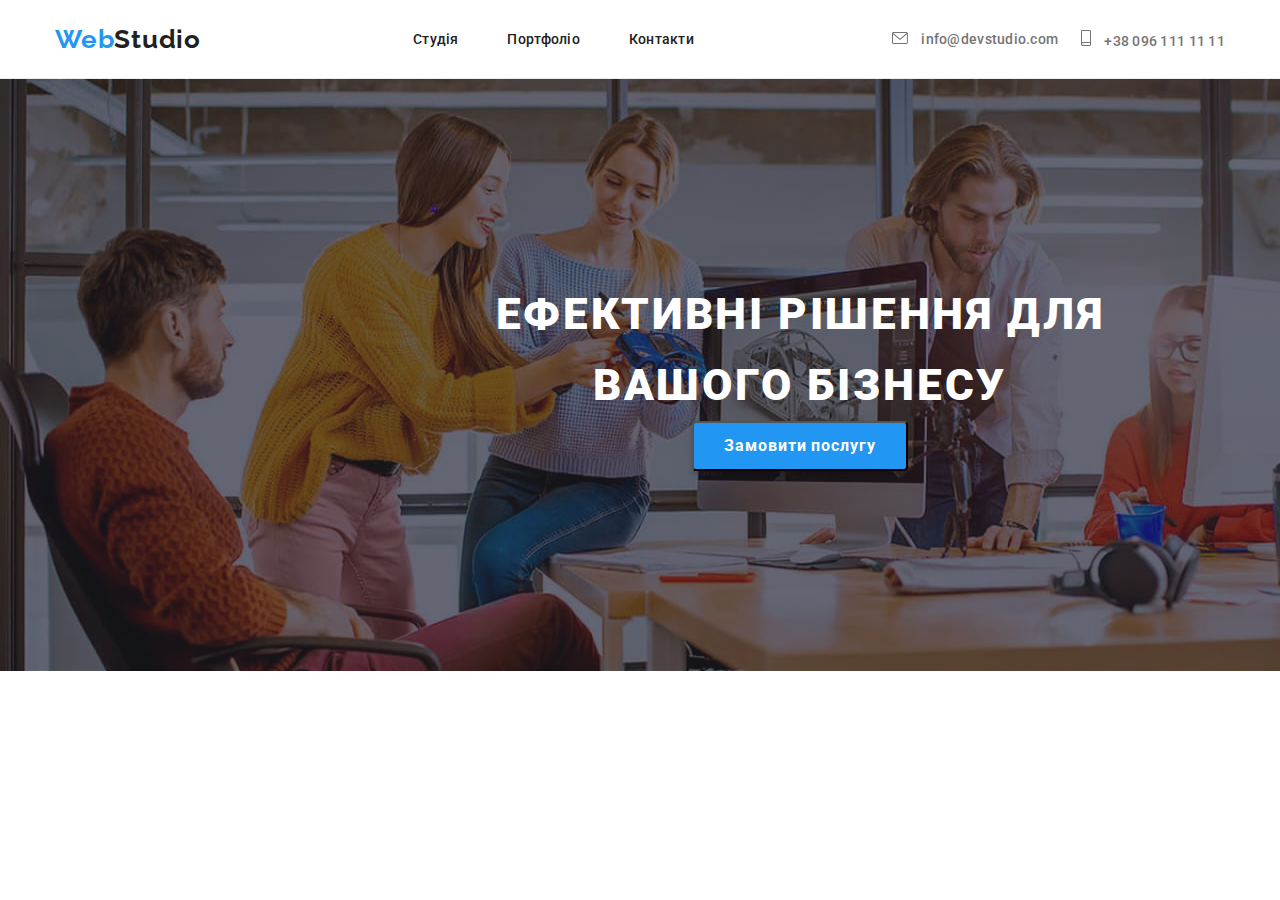
==== commit bbee663d: "updated" ====
--- a/index.html
+++ b/index.html
@@ -22,15 +22,21 @@
     <link rel="stylesheet" href="./css/main.min.css" />
   </head>
   <body>
-    <div class="container">
+    <div class="outer-container">
       <header class="header">
-        <div class="header-wrapper">
-          <div class="header-wrapper__left">
+        <div class="inner-container">
             <a
               class="logo-link animate__animated animate__bounce"
               href="./index.html"
               ><span class="logo-link__web">Web</span>Studio</a
             >
+            <!-- menu -->
+            <button type="button" class="btn-open__menu" data-open-Menu>
+              <svg class="menu__svg-open">
+                <use href="./img/icons/symbol-defs.svg#icon-menu"></use>
+              </svg>
+            </button>
+            <!-- end of menu -->
             <nav class="navigation">
               <ul class="nav-list">
                 <li class="nav-list__item">
@@ -46,19 +52,18 @@
                 </li>
               </ul>
             </nav>
-          </div>
-          <div class="header-wrapper__right">
+          <div class="inner-container__contacts">
             <a
               class="header-wrapper__contact-link"
               href="mailto:info@devstudio.com"
             >
-              <svg class="contact__icon" width="16" height="12">
+              <svg class="contact__icon contact__icon--1">
                 <use href="./img/icons/symbol-defs.svg#icon-envelope"></use>
               </svg>
               info@devstudio.com
             </a>
             <a class="header-wrapper__contact-link" href="tel:+380961111111">
-              <svg class="contact__icon" width="10" height="16">
+              <svg class="contact__icon contact__icon--2">
                 <use href="./img/icons/symbol-defs.svg#icon-smartphone"></use>
               </svg>
               +38 096 111 11 11</a
@@ -66,171 +71,177 @@
           </div>
         </div>
       </header>
-
-      <!--Golovnyi kontent-->
+      <!--Main content-->
       <main>
-        <div class="content">
-          <!--Blok hero-->
-          <section class="hero">
-            <h1 class="hero__title animate__animated animate__rubberBand">
-              Ефективні рішення для<br />
-              вашого бізнесу
-            </h1>
-            <button class="hero__btn" type="button" data-modal-open>
-              Замовити послугу
-            </button>
-            <div class="backdrop is-hidden" data-modal>
-              <form class="modal">
-                <button type="button" class="modal-close" data-modal-close>
-                  <svg class="modal-close__icon">
-                    <use
-                      href="./img/icons/symbol-defs.svg#icon-close-modal"
-                    ></use>
-                  </svg>
-                </button>
-                <h2 class="modal__title">
-                  Залиште свої дані, ми вам передзвонимо
-                </h2>
-                <ul class="modal-list">
-                  <li class="modal-list__item">
-                    <label class="modal-list__label">
-                      Ім'я
-                      <input type="text" class="modal-list__input" required />
-                      <svg class="modal-list__icon">
-                        <use
-                          href="./img/icons/symbol-defs.svg#icon-person-modal"
-                        ></use>
-                      </svg>
-                    </label>
-                  </li>
-                  <li class="modal-list__item">
-                    <label class="modal-list__label">
-                      Телефон
-                      <input type="tel" class="modal-list__input" required />
-                      <svg class="modal-list__icon">
-                        <use
-                          href="./img/icons/symbol-defs.svg#icon-phone-modal"
-                        ></use>
-                      </svg>
-                    </label>
-                  </li>
-                  <li class="modal-list__item">
-                    <label class="modal-list__label">
-                      Пошта
-                      <input type="email" class="modal-list__input" />
-                      <svg class="modal-list__icon">
-                        <use
-                          href="./img/icons/symbol-defs.svg#icon-email-modal"
-                        ></use>
-                      </svg>
-                    </label>
-                  </li>
-                  <li class="modal-list__item">
-                    <label class="modal-list__label"
-                      >Коментар
-                      <textarea
-                        class="modal-list__textarea"
-                        cols="30"
-                        rows="10"
-                        placeholder="Введіть текст"
-                      ></textarea>
-                    </label>
-                  </li>
-                </ul>
-                <p class="modal__text">
-                  <input type="checkbox" class="modal__checkbox" />Погоджуюся з
-                  розсилкою та приймаю
-                  <a href="#" class="modal-link">Умови договору</a>
+        <!--Block hero-->
+        <section class="hero">
+          <h1 class="hero__title animate__animated animate__rubberBand">
+            Ефективні рішення для<br />
+            вашого бізнесу
+          </h1>
+          <button class="hero__btn" type="button" data-modal-open>
+            Замовити послугу
+          </button>
+          <div class="backdrop is-hidden" data-modal>
+            <form class="modal">
+              <button type="button" class="modal-close" data-modal-close>
+                <svg class="modal-close__icon">
+                  <use
+                    href="./img/icons/symbol-defs.svg#icon-close-modal"
+                  ></use>
+                </svg>
+              </button>
+              <h2 class="modal__title">
+                Залиште свої дані, ми вам передзвонимо
+              </h2>
+              <ul class="modal-list">
+                <li class="modal-list__item">
+                  <label class="modal-list__label">
+                    Ім'я
+                    <input type="text" class="modal-list__input" required />
+                    <svg class="modal-list__icon">
+                      <use
+                        href="./img/icons/symbol-defs.svg#icon-person-modal"
+                      ></use>
+                    </svg>
+                  </label>
+                </li>
+                <li class="modal-list__item">
+                  <label class="modal-list__label">
+                    Телефон
+                    <input type="tel" class="modal-list__input" required />
+                    <svg class="modal-list__icon">
+                      <use
+                        href="./img/icons/symbol-defs.svg#icon-phone-modal"
+                      ></use>
+                    </svg>
+                  </label>
+                </li>
+                <li class="modal-list__item">
+                  <label class="modal-list__label">
+                    Пошта
+                    <input type="email" class="modal-list__input" />
+                    <svg class="modal-list__icon">
+                      <use
+                        href="./img/icons/symbol-defs.svg#icon-email-modal"
+                      ></use>
+                    </svg>
+                  </label>
+                </li>
+                <li class="modal-list__item">
+                  <label class="modal-list__label"
+                    >Коментар
+                    <textarea
+                      class="modal-list__textarea"
+                      cols="30"
+                      rows="10"
+                      placeholder="Введіть текст"
+                    ></textarea>
+                  </label>
+                </li>
+              </ul>
+              <p class="modal__text">
+                <input type="checkbox" class="modal__checkbox" />Погоджуюся з
+                розсилкою та приймаю
+                <a href="#" class="modal-link">Умови договору</a>
+              </p>
+              <button type="submit" class="modal__btn-submit">
+                Відправити
+              </button>
+            </form>
+          </div>
+        </section>
+        <!--Секція Переваги-->
+        <!-- <section class="features" data-aos="flip-up" data-aos-duration="3000">
+          <div class="inner-container">
+            <h2 class="visually-hidden">Perevagy</h2>
+            <ul class="features-list">
+              <li class="features-list__item">
+                <h3 class="features-list__subtitle">УВАГА ДО ДЕТАЛЕЙ</h3>
+                <p class="features-list__paragraf">
+                  Ідейні міркування, і навіть початок повсякденної роботи з
+                  формування позиції.
                 </p>
-                <button type="submit" class="modal__btn-submit">Відправити</button>
-              </form>
-            </div>
-          </section>
-
-          <!--Секція Переваги-->
-          <section class="advantages" data-aos="flip-up" data-aos-duration="3000">
-            <h2 class="visually-hidden">Perevagy</h2>
-            <div class="features">
-              <div class="features-wrapper">
-                <div class="features-wrapper-list">
-                  <svg class="features-wrapper-list__svg">
-                    <use href="./img/icons/symbol-defs.svg#icon-antenna"></use>
-                  </svg>
-                </div>
-                <div class="features-wrapper-list">
-                  <svg class="features-wrapper-list__svg">
-                    <use href="./img/icons/symbol-defs.svg#icon-clock"></use>
-                  </svg>
-                </div>
-                <div class="features-wrapper-list">
-                  <svg class="features-wrapper-list__svg">
-                    <use href="./img/icons/symbol-defs.svg#icon-diagram"></use>
-                  </svg>
-                </div>
-                <div class="features-wrapper-list">
-                  <svg class="features-wrapper-list__svg">
-                    <use
-                      href="./img/icons/symbol-defs.svg#icon-astronaut"
-                    ></use>
-                  </svg>
-                </div>
-              </div>
-              <ul class="features-list">
-                <li class="features-list__item">
-                  <h3 class="features-list__subtitle">УВАГА ДО ДЕТАЛЕЙ</h3>
-                  <p class="features-list__paragraf">
-                    Ідейні міркування, і навіть початок повсякденної роботи з
-                    формування позиції.
-                  </p>
-                </li>
-                <li class="features-list__item">
-                  <h3 class="features-list__subtitle">ПУНКТУАЛЬНІСТЬ</h3>
-                  <p class="features-list__paragraf">
-                    Завдання організації, особливо рамки і місце навчання кадрів
-                    тягне у себе.
-                  </p>
-                </li>
-                <li class="features-list__item">
-                  <h3 class="features-list__subtitle">ПЛАНУВАННЯ</h3>
-                  <p class="features-list__paragraf">
-                    Так само консультація з широким активом значною мірою
-                    зумовлює.
-                  </p>
-                </li>
-                <li class="features-list__item">
-                  <h3 class="features-list__subtitle">СУЧАСНІ ТЕХНОЛОГІЇ</h3>
-                  <p class="features-list__paragraf">
-                    Значимість цих проблем настільки очевидна, що реалізація
-                    планових завдань.
-                  </p>
-                </li>
-              </ul>
-            </div>
-          </section>
-
-          <!--Секція Чим ми займаємося-->
-          <section class="works" data-aos="zoom-in-up">
+              </li>
+              <li class="features-list__item">
+                <h3 class="features-list__subtitle">ПУНКТУАЛЬНІСТЬ</h3>
+                <p class="features-list__paragraf">
+                  Завдання організації, особливо рамки і місце навчання кадрів
+                  тягне у себе.
+                </p>
+              </li>
+              <li class="features-list__item">
+                <h3 class="features-list__subtitle">ПЛАНУВАННЯ</h3>
+                <p class="features-list__paragraf">
+                  Так само консультація з широким активом значною мірою
+                  зумовлює.
+                </p>
+              </li>
+              <li class="features-list__item">
+                <h3 class="features-list__subtitle">СУЧАСНІ ТЕХНОЛОГІЇ</h3>
+                <p class="features-list__paragraf">
+                  Значимість цих проблем настільки очевидна, що реалізація
+                  планових завдань.
+                </p>
+              </li>
+            </ul>
+          </div>
+        </section> -->
+        <!--Секція Чим ми займаємося-->
+        <!-- <section class="works" data-aos="zoom-in-up">
+          <div class="inner-container">
             <h2 class="our-skills">Чим ми займаємося</h2>
             <ul class="works-list">
               <li class="works-list__item">
-                <img src="img/img13.jpg" alt="work" />
+                <img
+                  src="img/img13.jpg"
+                  srcset="img/img13.jpg 1x, img/img13@2x.jpg 2x"
+                  alt="work"
+                />
               </li>
               <li class="works-list__item">
-                <img src="img/img12.jpg" alt="work" />
+                <img
+                  src="img/img12.jpg"
+                  srcset="img/img12.jpg 1x, img/img12@2x.jpg 2x"
+                  alt="work"
+                />
               </li>
               <li class="works-list__item">
-                <img src="img/img11.jpg" alt="work" />
+                <img
+                  src="img/img11.jpg"
+                  srcset="img/img11.jpg 1x, img/img11@2x.jpg 2x"
+                  alt="work"
+                />
               </li>
             </ul>
-          </section>
-
-          <!--Секція Наша команда-->
-          <section class="team" data-aos="fade-up">
+          </div>
+        </section> -->
+        <!--Секція Наша команда-->
+        <!-- <section class="team" data-aos="fade-up">
+          <div class="inner-container">
             <h2 class="team__title">Наша команда</h2>
             <ul class="team-list">
               <li class="team-list__item">
-                <div class="team-list__thumb">
-                  <img src="img/img3.jpg" alt="Ігор Дем'яненко" />
+                <div class="team-list__thumb"> -->
+                  <!-- <picture>
+                    <source
+                      class="img"
+                      srcset="img/igor.jpg 1x, img/igor@2x.jpg 2x"
+                      media="(min-width: 1200px)"
+                    />
+                    <source
+                      class="img"
+                      srcset="img/tablet/igor.jpg 1x, img/tablet/igor@2x.jpg 2x"
+                      media="(min-width: 768px)"
+                    />
+                    <source
+                      class="img"
+                      srcset="/img/phone/igor.jpg 1x, /img/phone/igor@2x.jpg"
+                      media="(max-width: 767px)"
+                    />
+
+                  </picture> -->
+                  <!-- <img class="img" src="img/igor.jpg" alt="Ігор Дем'яненко" />
                 </div>
                 <h3 class="team-list__name">Ігор Дем'яненко</h3>
                 <p class="team-list__text">Product Designer</p>
@@ -274,8 +285,22 @@
                 </ul>
               </li>
               <li class="team-list__item">
-                <div class="team-list__thumb">
-                  <img src="img/img2.jpg" alt="Ольга Рєпіна" />
+                <div class="team-list__thumb"> -->
+                  <!-- <picture>
+                    <source class="img"
+                      srcset="img/olga.jpg 1x, img/olga@2x.jpg 2x"
+                      media="(min-width: 1200px)"
+                    />
+                    <source class="img"
+                      srcset="img/tablet/olga.jpg, /img/tablet/olga@2x.jpg 2x"
+                      media="(min-width: 768px)"
+                    />
+                    <source class="img"
+                      srcset="img/phone/olga.ipg, img/phone/olga@2x.jpg 2x"
+                      media="(max-width: 767px)"
+                    />
+                  </picture> -->
+                  <!-- <img class="img" src="img/olga.jpg" alt="Ольга Рєпіна" />
                 </div>
                 <h3 class="team-list__name">Ольга Рєпіна</h3>
                 <p class="team-list__text">Frontend Developer</p>
@@ -319,8 +344,29 @@
                 </ul>
               </li>
               <li class="team-list__item">
-                <div class="team-list__thumb">
-                  <img src="img/img1.jpg" alt="Микола Тарасов" />
+                <div class="team-list__thumb"> -->
+                  <!-- <picture>
+                    <source class="img"
+                      srcset="img/mykola.jpg 1x, img/mykola@2x.jpg 2x"
+                      media="(min-width: 1200px)"
+                    />
+                    <source class="img"
+                      srcset="
+                        /img/tablet/mykola.jpg   1x,
+                        img/tablet/mykola@2x.jpg
+                      "
+                      media="(min-width: 768px)"
+                    />
+                    <source class="img"
+                      srcset="
+                        /img/phone/mykola.jpg    1x,
+                        /img/phone/mykola@2x.jpg 2x
+                      "
+                      media="(max-width: 767px)"
+                    />
+                    
+                  </picture> -->
+                  <!-- <img class="img" src="img/mykola.jpg" alt="Микола Тарасов" />
                 </div>
                 <h3 class="team-list__name">Микола Тарасов</h3>
                 <p class="team-list__text">Marketing</p>
@@ -364,8 +410,33 @@
                 </ul>
               </li>
               <li class="team-list__item">
-                <div class="team-list__thumb">
-                  <img src="img/img4.jpg" alt="Михайло Єрмаков" />
+                <div class="team-list__thumb"> -->
+                  <!-- <picture>
+                    <source class="img"
+                      srcset="img/mykhailo.jpg 1x, img/mykhailo@2x.jpg 2x"
+                      media="(min-width: 1200px)"
+                    />
+                    <source class="img"
+                      srcset="
+                        img/tablet/mykhailo.jpg    1x,
+                        img/tablet/mykhailo@2x.jpg 2x
+                      "
+                      media="(min-width: 768px)"
+                    />
+                    <source class="img"
+                      srcset="
+                        img/phone/mykhailo.jpg  1x,
+                        img/phone/mykhailo@2x.jpg 2x
+                      "
+                      media="(max-width: 767px)"
+                    />
+                    
+                  </picture> -->
+                  <!-- <img
+                    class="img"
+                    src="img/mykhailo.jpg"
+                    alt="Михайло Єрмаков"
+                  />
                 </div>
                 <h3 class="team-list__name">Михайло Єрмаков</h3>
                 <p class="team-list__text">UI Designer</p>
@@ -409,8 +480,10 @@
                 </ul>
               </li>
             </ul>
-          </section>
-          <section class="customers" data-aos="fade-left">
+          </div>
+        </section>
+        <section class="customers" data-aos="fade-left">
+          <div class="inner-container">
             <h2 class="customers__title">Постійні клієнти</h2>
             <ul class="customers-list">
               <li class="customers-list__item">
@@ -456,37 +529,111 @@
                 </a>
               </li>
             </ul>
-          </section>
+          </div>
+        </section> -->
+        <!-- menu -->
+        <div class="menu is-hidden">
+          <button type="button" class="menu__btn-close" data-close-Menu>
+            <svg class="menu__svg-close">
+              <use href="./img/icons/symbol-defs.svg#icon-close-modal"></use>
+            </svg>
+          </button>
+          <ul class="pages-list">
+            <li class="pages-list__item">
+              <a href="./index.html" class="pages-list__link">Студія</a>
+            </li>
+            <li class="pages-list__item">
+              <a href="./portfolio.html" class="pages-list__link">Портфоліо</a>
+            </li>
+            <li class="pages-list__item">
+              <a href="#" class="pages-list__link">Контакти</a>
+            </li>
+          </ul>
+          <ul class="contacts-list">
+            <li class="contacts-list__item">
+              <a
+                href="tel:+380961111111"
+                class="contacts-list__link contacts-list__link--1"
+                >+38 096 111 11 11</a
+              >
+            </li>
+            <li class="contacts-list__item">
+              <a
+                href="mailto:info@devstudio.com"
+                class="contacts-list__Link contacts-list__link--2"
+                >info@devstudio.com</a
+              >
+            </li>
+          </ul>
+          <ul class="socials-list">
+            <li class="socials-list__item">
+              <a href="#" class="socials-list__link">Instagram</a>
+            </li>
+            <li class="socials-list__line">
+              <svg class="line">
+                <use href="./img/icons/symbol-defs.svg#icon-line"></use>
+              </svg>
+            </li>
+            <li class="socials-list__item">
+              <a href="#" class="socials-list__link">Twitter</a>
+            </li>
+            <li class="socials-list__line">
+              <svg class="line">
+                <use href="./img/icons/symbol-defs.svg#icon-line"></use>
+              </svg>
+            </li>
+            <li class="socials-list__item">
+              <a href="#" class="socials-list__link">Facebook</a>
+            </li>
+            <li class="socials-list__line">
+              <svg class="line">
+                <use href="./img/icons/symbol-defs.svg#icon-line"></use>
+              </svg>
+            </li>
+            <li class="socials-list__item">
+              <a href="#" class="socials-list__link">LinkedIn</a>
+            </li>
+          </ul>
         </div>
+        <!-- end of menu -->
       </main>
 
       <!--Футер-->
-      <footer class="footer">
+      <!-- <footer class="footer">
         <div class="footer-wrapper">
           <section class="address">
             <h2 class="visually-hidden">address</h2>
             <div class="footer-wrapper__left">
-              <!--logo-->
+              logo
               <nav class="logo">
                 <a class="logo__link" href="./index.html"
                   ><span class="logo-link__web">Web</span>Studio</a
                 >
               </nav>
-              <!--Aдреса-->
-              <address class="footer-wrapper__street">м. Київ, пр-т Лесі Українки, 26</address>
-              <!--Контактні дані-->
+              Aдреса
+              <address class="footer-wrapper__street">
+                м. Київ, пр-т Лесі Українки, 26
+              </address>
+              Контактні дані
               <ul class="footer-contact-list">
                 <li>
-                  <a href="mailto:info@devstudio.com"> info@devstudio.com </a>
+                  <a
+                    href="mailto:info@devstudio.com"
+                    class="footer-contact-list__link"
+                  >
+                    info@devstudio.com
+                  </a>
                 </li>
                 <li class="footer-contact-list__item">
-                  <a href="tel:+380961111111"> +38 096 111 11 11 </a>
+                  <a href="tel:+380961111111" class="footer-contact-list__link">
+                    +38 096 111 11 11
+                  </a>
                 </li>
               </ul>
             </div>
           </section>
           <section class="join">
-            <h2>приєднуйтесь</h2>
+            <h2 class="join__title">приєднуйтесь</h2>
             <ul class="footer-links-list">
               <li class="footer-links-list__item">
                 <a href="#">
@@ -542,8 +689,9 @@
             </form>
           </section>
         </div>
-      </footer>
+      </footer> -->
     </div>
+    <script src="./js/mobile-menu.js"></script>
     <script src="./js/modal.js"></script>
     <script src="https://unpkg.com/aos@2.3.1/dist/aos.js"></script>
     <script>
--- a/css/main.min.css
+++ b/css/main.min.css
@@ -1 +1 @@
-.visually-hidden{position:absolute !important;clip:rect(1px 1px 1px 1px);clip:rect(1px, 1px, 1px, 1px);padding:0 !important;border:0 !important;height:1px !important;width:1px !important;overflow:hidden}body{font-family:"Roboto",sans-serif;font-style:normal}h1,h3,p,h2,ul{margin:0;padding:0}li{list-style-type:none}.container{max-width:1600px;margin:0 auto;background-color:#fff}a{text-decoration:none}.header-wrapper{width:1200px;height:80px;margin:0 auto;display:flex;justify-content:space-between;align-items:center}.header-wrapper__left{display:flex;justify-content:space-between;align-items:center;width:520px}.header-wrapper__right{display:flex;width:333px;justify-content:space-between;align-items:center}.header-wrapper a:focus{color:#2196f3;transition:color 250ms ease-in}.logo-link{font-family:"Raleway",sans-serif;font-weight:700;font-size:26px;line-height:1.2;letter-spacing:.03em;color:#212121;text-decoration:none}.logo-link__web{color:#2196f3;padding-top:24px}.nav-list{display:flex;justify-content:space-between;width:281px;font-weight:500;font-size:14px;line-height:1.15;letter-spacing:.02em}.nav-list__item{position:relative}.nav-list__link{text-decoration:none;color:#212121}.nav-list a:hover{color:#2196f3}.nav-list__item::after{position:absolute;top:44px;left:0;content:"";width:100%;height:4px;border-radius:2px;background-color:#2196f3;transform:scaleX(0);transition:transform .5s;transform-origin:right}.nav-list__item:hover::after{transform:scaleX(1);transform-origin:left}.header-wrapper__contact-link{font-weight:500;font-size:14px;line-height:1.15;letter-spacing:.02em;text-decoration:none;color:#757575}.header-wrapper__contact-link .contact__icon{margin-right:10px;fill:#757575}.header-wrapper__contact-link:hover .contact__icon,.header-wrapper__contact-link:focus .contact__icon{fill:#2196f3;transition:fill 250ms ease-in}.header-wrapper__contact-link:hover{color:#2196f3;transition:color 250ms ease-in}.hero{width:1600px;padding-top:200px;padding-bottom:200px;background-color:#2f303a;background-image:linear-gradient(to right, rgba(47, 48, 58, 0.4), rgba(47, 48, 58, 0.4)),url("/WebStudio/font/new_photo.jpg");background-position:center;background-repeat:no-repeat;background-size:cover}.hero__title{font-weight:900;font-size:44px;line-height:1.36;text-align:center;letter-spacing:.06em;text-transform:uppercase;color:#fff}.hero__btn{width:216px;height:50px;margin:0 auto;background-color:#2196f3;box-shadow:0px 4px 4px rgba(0,0,0,.15);border-radius:4px;font-weight:700;font-size:16px;line-height:30px;display:block;text-align:center;letter-spacing:.06em;color:#fff}.backdrop{position:fixed;top:0;left:0;width:100%;height:100%;background-color:rgba(0,0,0,.3);z-index:99;display:flex;justify-content:center;align-items:center}.modal{position:fixed;padding:40px;border-radius:4px;z-index:100;border-radius:4px;background:#fff;box-shadow:0px 2px 1px 0px rgba(0,0,0,.2),0px 1px 1px 0px rgba(0,0,0,.14),0px 1px 3px 0px rgba(0,0,0,.12)}.modal__btn-submit{width:200px;height:50px;border-radius:4px;background:#2196f3;box-shadow:0px 4px 4px 0px rgba(0,0,0,.15);color:#fff;text-align:center;font-size:16px;font-weight:700;line-height:30px;letter-spacing:.96px;border:none;margin:30px 124px 0 124px}.modal__text{margin-top:20px}.modal-link{color:#2196f3}.modal__title{color:#212121;text-align:center;font-size:20px;font-weight:700;line-height:normal;letter-spacing:.6px;margin-bottom:12px}.modal__checkbox{width:16px;height:15px;margin-left:12px;margin-right:5px}.modal-list__input{margin-top:4px;margin-bottom:10px;width:448px;height:40px;border-radius:4px;border:1px solid rgba(33,33,33,.2);outline:none;padding:12px 0 12px 42px;cursor:pointer}.modal-list__input:hover,.modal-list__input:focus{border-radius:4px;border:1px solid #2196f3}.modal-list__icon:hover,.modal-list__icon:focus{fill:#2196f3;transition:fill 250ms ease}.modal-list__input:focus+.modal-list__icon{fill:#2196f3;transition:fill 250ms ease}.modal-list__input:hover+.modal-list__icon{fill:#2196f3;transition:fill 250ms ease}.modal-list__label{display:flex;flex-direction:column;color:#757575;font-size:12px;font-weight:400;line-height:normal;letter-spacing:.12px;position:relative}.modal-list__icon{width:18px;height:18px;position:absolute;top:29px;left:12px;cursor:pointer}.modal-list__textarea::-moz-placeholder{color:rgba(117,117,117,.5);font-size:12px;font-weight:400;line-height:normal;letter-spacing:.12px}.modal-list__textarea::placeholder{color:rgba(117,117,117,.5);font-size:12px;font-weight:400;line-height:normal;letter-spacing:.12px}.modal-list__textarea{resize:none;margin-top:4px;border-radius:4px;border:1px solid rgba(33,33,33,.2);padding:12px 16px}.is-hidden{opacity:0;visibility:hidden;pointer-events:none}.modal-close{position:absolute;top:8px;right:8px;width:30px;height:30px;display:flex;justify-content:center;align-items:center;border-radius:50%;border-color:rgba(0,0,0,.1);background-color:#fff;cursor:pointer}.modal-close__icon{fill:#212121;width:18px;height:18px}.modal-close__icon:hover,.modal-close__icon:focus{fill:#2196f3;transition:fill 250ms ease}.features{width:1200px;margin:0 auto}.features-wrapper{display:flex;justify-content:space-between;width:1200px}.features-wrapper-list:nth-child(n){width:270px;border-radius:4px;background:#f5f4fa}.features-wrapper-list__svg{width:70px;height:70px;margin:25px 100px}.advantages{padding-top:94px;padding-bottom:94px}.features-list{display:flex;justify-content:space-between}.features-list__item{width:270px}.features-list__subtitle{margin-top:30px;font-weight:700;font-size:14px;margin-bottom:10px;line-height:1.15;letter-spacing:.03em;text-transform:uppercase;color:#212121}.features-list__paragraf{font-weight:400;font-size:14px;line-height:1.7;letter-spacing:.03em;color:#757575}.works{width:1200px;margin-left:215px;margin-bottom:94px}.works-list{display:flex;justify-content:space-between;position:relative}.works-list__item:nth-child(n)::after{content:"";position:absolute;width:370px;bottom:0;height:70px;background:rgba(47,48,58,.8);color:#fff;display:flex;justify-content:center;align-items:center;text-align:center;font-size:14px;font-weight:700;line-height:normal;letter-spacing:.42px;text-transform:uppercase}.works-list__item:nth-child(1)::after{content:"Десктопні додатки"}.works-list__item:nth-child(2)::after{content:"Мобільні додатки"}.works-list__item:nth-child(3)::after{content:"Дизайнерські рішення "}.works-list__item{width:370px;height:294px}.works-list__item>img{display:block;width:100%;height:100%;-o-object-fit:cover;object-fit:cover;-o-object-position:center;object-position:center}.our-skills{font-weight:700;font-size:36px;line-height:1.17;text-align:center;letter-spacing:.03em;color:#212121;margin-top:0;margin-bottom:50px}.team{padding-top:94px;padding-bottom:94px;background-color:#f5f4fa}.team__title{margin-bottom:50px;font-weight:700;font-size:36px;line-height:1.17px;text-align:center;letter-spacing:.03em;color:#212121}.team-list{display:flex;justify-content:space-between;width:1200px;margin:0 auto}.team-list__text{font-weight:400;font-size:16px;line-height:1.19;text-align:center;letter-spacing:.03em;color:#757575}.team-list__name{font-weight:500;margin-bottom:10px;font-size:16px;line-height:1.19;text-align:center;letter-spacing:.03em;color:#212121}.team-list__item{background-color:#fff;box-shadow:0px 1px 3px rgba(0,0,0,.12),0px 1px 1px rgba(0,0,0,.14),0px 2px 1px rgba(0,0,0,.2);border-radius:0px 0px 4px 4px;width:270px;padding-bottom:30px}.team-list__thumb{width:270px;height:260px;margin-bottom:30px}.team-list__thumb>img{display:block;width:100%;height:100%;-o-object-fit:cover;object-fit:cover;-o-object-position:center;object-position:center}.links-list{display:flex;justify-content:space-between;width:206px;margin:16px auto 0}.links-list__svg{width:20px;height:20px;fill:#afb1b8}.links-list__item{display:flex;align-items:center;justify-content:center;width:44px;height:44px}.links-list__item:hover .links-list__svg{fill:#fff;transition:fill 500ms linear}.links-list__item:focus .links-list__svg{fill:#fff;transition:fill 500ms linear}.links-list__item:hover{border-radius:50%;background-color:#2196f3;transition:background-color 500ms linear}.links-list__item:focus{border-radius:50%;background-color:#2196f3;transition:background-color 500ms linear}.customers{padding-top:94px;padding-bottom:94px}.customers__title{color:#212121;text-align:center;font-size:36px;font-weight:700;margin-bottom:50px;letter-spacing:1.08px}.customers-list{display:flex;justify-content:space-between;margin-left:215px;width:1200px}.customers-list__item{display:flex;align-items:center;justify-content:center;width:170px;height:92px;border-radius:4px;border:1px solid #afb1b8}.customers-list__item:hover .customers-list__svg{fill:#2196f3;transition:fill 500ms ease-in}.customers-list__item:hover{border:1px solid #2196f3;transition:border 500ms ease-in}.customers-list__item:focus .customers-list__svg{fill:#2196f3;transition:fill 500ms ease-in}.customers-list__item:focus{border:1px solid #2196f3;transition:border 500ms ease-in}.customers-list__svg{width:106px;height:60px}.customers-list__svg{fill:#afb1b8}.footer{width:1600px;height:252px;background-color:#2f303a;padding-top:60px;padding-bottom:60px}.footer-wrapper{display:flex;width:1200px;margin:0 auto}.footer-wrapper__left{display:flex;flex-direction:column;width:231px}.footer-wrapper h2{color:#fff;font-size:14px;font-weight:700;letter-spacing:.42px;margin-bottom:20px;text-transform:uppercase}.footer-wrapper__left a:hover{color:#2196f3;transition:color 500ms ease-out}.footer-wrapper__left a:focus{color:#2196f3;transition:color 500ms ease-out}.footer-wrapper a:focus{color:#2196f3;transition:color 500ms ease-out}.footer-wrapper__street{margin-top:20px;font-weight:400;font-size:14px;line-height:1.71;letter-spacing:.03em;margin-bottom:9px;color:#fff}.logo__link{font-family:"Raleway",sans-serif;font-weight:700;font-size:26px;line-height:1.2;letter-spacing:.03em;color:#fff;text-decoration:none}.footer-contact-list{font-weight:500;font-size:14px;line-height:1.15;letter-spacing:.02em}.footer-contact-list a{text-decoration:none;color:#afb1b8}.footer-contact-list__item{margin-top:9px}.join{display:flex;flex-direction:column;margin-left:70px;padding-top:12px}.footer-links-list{display:flex;justify-content:space-between;width:206px}.footer-links-list__item{display:flex;justify-content:center;align-items:center;width:44px;height:44px;border-radius:50%;background-color:rgba(255,255,255,.1)}.footer-links-list__item:hover{border-radius:50%;background-color:#2196f3;transition:background-color 1s ease}.footer-links-list__item:focus{border-radius:50%;background-color:#2196f3;transition:background-color 1s ease}.footer-links-list__svg{width:20px;height:20px;fill:#fff}.telegram{padding-top:12px;width:570px}.footer-form{display:flex;align-items:flex-end;position:relative;left:93px}.footer-form__input{width:358px;height:50px;border-radius:4px;border:1px solid rgba(255,255,255,.3);background:rgba(33,150,243,0);box-shadow:0px 4px 4px 0px rgba(0,0,0,.15);padding-left:16px;outline:none;color:#fff;cursor:pointer;margin-top:20px;margin-right:12px}.footer-form__label{color:#fff;font-size:14px;font-weight:700;line-height:normal;letter-spacing:.42px;text-transform:uppercase}.footer-form__icon{width:24px;height:24px;fill:#fff}.footer-form__btn{width:200px;height:50px;border-radius:4px;background:#2196f3;box-shadow:0px 4px 4px 0px rgba(0,0,0,.15);border:none;color:#fff;text-align:center;font-size:16px;font-style:normal;font-weight:700;line-height:30px;letter-spacing:.96px;position:absolute;left:370px;animation:back 10s linear 500ms infinite}@keyframes back{0%{background-color:red}25%{background-color:green}50%{background-color:#000}75%{background-color:purple}100%{background-color:#2196f3}}/*# sourceMappingURL=main.min.css.map */+.team-list__thumb>img,.works-list__item>img,.backdrop{width:100%;height:100%}.team-list__thumb>img,.works-list__item>img{-o-object-fit:cover;object-fit:cover;-o-object-position:center;object-position:center}.footer-links-list,.customers-list,.links-list,.team-list,.works-list,.socials-list,.nav-list,.header .inner-container__contacts,.header .inner-container{display:flex;justify-content:space-between}.footer-links-list__item,.customers-list__item,.links-list__item,.works-list__item:nth-child(n)::after,.modal-close,.backdrop{display:flex;align-items:center;justify-content:center}.join,.footer-wrapper__left,.modal-list__label,.contacts-list,.pages-list{display:flex;flex-direction:column}.visually-hidden{position:absolute !important;clip:rect(1px 1px 1px 1px);clip:rect(1px, 1px, 1px, 1px);padding:0 !important;border:0 !important;height:1px !important;width:1px !important;overflow:hidden}.is-hidden{opacity:0;visibility:hidden;pointer-events:none}body{font-family:"Roboto",sans-serif;font-style:normal}h1,h3,p,h2,ul{margin:0;padding:0}li{list-style-type:none}.outer-container{max-width:1600px;min-width:320px;width:100%;margin:0 auto;background-color:#fff}.inner-container{max-width:1200px;min-width:320px;padding:0 15px;margin:0 auto;width:100%}@media screen and (max-width: 1199px){.inner-container{max-width:767px}}@media screen and (max-width: 767px){.inner-container{max-width:480px}}a{text-decoration:none}img,button{display:block}.header{border-bottom:1px solid #ececec;padding:24px 0}@media screen and (max-width: 1199px){.header{padding:21px 0}}@media screen and (max-width: 767px){.header{padding:10px 0}}.header .inner-container{align-items:center}.header .inner-container__contacts{width:333px;align-items:center;margin-left:74px}@media screen and (max-width: 1199px){.header .inner-container__contacts{display:flex;flex-direction:column;align-items:flex-start;max-width:141px;margin:0}}@media screen and (max-width: 767px){.header .inner-container__contacts{display:none}}.header .inner-container a:focus{color:#2196f3;transition:color 250ms ease-in}.contact__icon{margin-right:10px;fill:#757575}@media screen and (max-width: 1199px){.contact__icon{margin-right:8px}}.contact__icon--1{width:16px;height:12px}@media screen and (max-width: 1199px){.contact__icon--1{width:14px;height:10px}}.contact__icon--2{width:10px;height:16px}@media screen and (max-width: 1199px){.contact__icon--2{width:10px;height:14px}}.logo-link{font-family:"Raleway",sans-serif;font-size:26px;font-weight:700;letter-spacing:.03em;line-height:normal;text-decoration:none;text-transform:normal;text-align:left;color:#212121;margin:0 88px 0 0}@media screen and (max-width: 1199px){.logo-link{width:134px;margin:0;font-size:24px}}.logo-link__web{color:#2196f3}@media screen and (max-width: 1199px){.logo-link__web{width:54px}}.nav-list{font-size:14px;font-weight:500;letter-spacing:.02em;line-height:normal;text-decoration:none;text-transform:normal;text-align:left;width:281px}@media screen and (max-width: 767px){.nav-list{display:none}}.nav-list__item{position:relative}.nav-list__link{text-decoration:none;color:#212121}.nav-list a:hover{color:#2196f3}.nav-list__item::after{position:absolute;top:44px;left:0;content:"";width:100%;height:4px;border-radius:2px;background-color:#2196f3;transform:scaleX(0);transition:transform .5s;transform-origin:right}.nav-list__item:hover::after{transform:scaleX(1);transform-origin:left}.header-wrapper__contact-link{font-size:14px;font-weight:500;letter-spacing:.02em;line-height:normal;text-decoration:none;text-transform:normal;text-align:left;color:#757575}@media screen and (max-width: 1199px){.header-wrapper__contact-link{width:145px;letter-spacing:.24px;font-size:12px}}.header-wrapper__contact-link:hover .contact__icon--1,.header-wrapper__contact-link:focus .contact__icon--1{fill:#2196f3;transition:fill 250ms ease-in}.header-wrapper__contact-link:hover .contact__icon--2,.header-wrapper__contact-link:focus .contact__icon--2{fill:#2196f3;transition:fill 250ms ease-in}.header-wrapper__contact-link:hover{color:#2196f3;transition:color 250ms ease-in}@media screen and (max-width: 1199px){.header-wrapper__contact-link:nth-child(2){margin-top:12px}}.btn-open__menu{display:none}@media screen and (max-width: 767px){.btn-open__menu{display:block;border:none;background-color:rgba(0,0,0,0)}}.menu__svg-open{display:none}@media screen and (max-width: 767px){.menu__svg-open{display:block;width:40px;height:40px}}.menu{position:fixed;top:0;right:0;z-index:101;width:100%;height:100%;min-width:320px;background-color:#fff;overflow:auto;padding:48px 40px}.menu__btn-close{position:absolute;top:10px;right:15px;width:40px;height:40px;border:none;background-color:rgba(0,0,0,0);cursor:pointer}.menu__btn-close:hover .menu__svg-close{fill:#2196f3}.menu__svg-close{width:19px;height:19px;fill:#212121}.pages-list{gap:35px;margin-bottom:302px}.pages-list__link{font-size:40px;font-weight:500;letter-spacing:.8px;line-height:normal;text-decoration:none;text-transform:normal;text-align:center;color:#212121}.pages-list__link:hover{color:#2196f3}.contacts-list{gap:32px}.contacts-list__link--1{font-size:34px;font-weight:500;letter-spacing:.68px;line-height:normal;text-decoration:none;text-transform:normal;text-align:center;color:#2196f3}.contacts-list__link--2{font-size:24px;font-weight:500;letter-spacing:.48px;line-height:normal;text-decoration:none;text-transform:normal;text-align:center;color:#757575}.contacts-list__link--2:hover{color:#2196f3}.socials-list{margin-top:64px}.socials-list__link{font-size:18px;font-weight:500;letter-spacing:.36px;line-height:1.22;text-decoration:none;text-transform:normal;text-align:center;color:#2196f3}.line{width:1px;height:22px;background-color:rgba(33,33,33,.2)}.hero{width:1600px;padding-top:200px;padding-bottom:200px;background-color:#2f303a;background-image:linear-gradient(to right, rgba(47, 48, 58, 0.4), rgba(47, 48, 58, 0.4)),url("/img/background/desktop.jpg");background-position:center;background-repeat:no-repeat;background-size:cover}@media screen and (min-device-pixel-ratio: 2),(-webkit-min-device-pixel-ratio: 2),(min-resolution: 192dpi),(min-resolution: 2dppx){.hero{background-image:linear-gradient(to right, rgba(47, 48, 58, 0.4), rgba(47, 48, 58, 0.4)),url("/img/background/desktop@2x.png")}}@media screen and (max-width: 1199px){.hero{padding:118px;width:768px;background-image:linear-gradient(to right, rgba(47, 48, 58, 0.4), rgba(47, 48, 58, 0.4)),url("/img/background/tablet.png")}}@media screen and (max-width: 1199px)and (min-device-pixel-ratio: 2),screen and (max-width: 1199px)and (-webkit-min-device-pixel-ratio: 2),screen and (max-width: 1199px)and (min-resolution: 192dpi),screen and (max-width: 1199px)and (min-resolution: 2dppx){.hero{background-image:linear-gradient(to right, rgba(47, 48, 58, 0.4), rgba(47, 48, 58, 0.4)),url("/img/background/tablet@2x.png")}}@media screen and (max-width: 767px){.hero{padding:118px 0;width:480px;background-image:linear-gradient(to right, rgba(47, 48, 58, 0.4), rgba(47, 48, 58, 0.4)),url("/img/background/phone.png")}}@media screen and (max-width: 767px)and (min-device-pixel-ratio: 2),screen and (max-width: 767px)and (-webkit-min-device-pixel-ratio: 2),screen and (max-width: 767px)and (min-resolution: 192dpi),screen and (max-width: 767px)and (min-resolution: 2dppx){.hero{background-image:linear-gradient(to right, rgba(47, 48, 58, 0.4), rgba(47, 48, 58, 0.4)),url("/img/background/phone@2x.png")}}.hero__title{font-size:44px;font-weight:900;letter-spacing:.06em;line-height:1.61;text-decoration:none;text-transform:uppercase;text-align:center;color:#fff}@media screen and (max-width: 1199px){.hero__title{font-size:26px}}.hero__btn{font-size:16px;font-weight:700;letter-spacing:.06em;line-height:30px;text-decoration:none;text-transform:normal;text-align:center;width:216px;height:50px;margin:0 auto;background-color:#2196f3;box-shadow:0px 4px 4px rgba(0,0,0,.15);border-radius:4px;color:#fff}@media screen and (max-width: 1199px){.hero__btn{width:200px;height:50px}}.backdrop{position:fixed;top:0;left:0;background-color:rgba(0,0,0,.3);z-index:99}@media screen and (max-width: 1199px){.backdrop{width:768px}}.modal{position:fixed;padding:40px;border-radius:4px;z-index:100;background:#fff;box-shadow:0px 2px 1px 0px rgba(0,0,0,.2),0px 1px 1px 0px rgba(0,0,0,.14),0px 1px 3px 0px rgba(0,0,0,.12)}@media screen and (max-width: 1199px){.modal{width:450px}}@media screen and (max-width: 767px){.modal{left:15px}}.modal__btn-submit{font-size:16px;font-weight:700;letter-spacing:.96px;line-height:30px;text-decoration:none;text-transform:normal;text-align:center;width:200px;height:50px;border-radius:4px;background:#2196f3;box-shadow:0px 4px 4px 0px rgba(0,0,0,.15);color:#fff;border:none;margin:30px 124px 0 124px}.modal__text{font-size:14px;font-weight:400;letter-spacing:normal;line-height:1.71;text-decoration:none;text-transform:normal;text-align:center;margin-top:20px}@media screen and (max-width: 1199px){.modal__text{font-size:12px;font-weight:400;letter-spacing:normal;line-height:normal;text-decoration:none;text-transform:normal;text-align:center}}.modal-link{color:#2196f3;text-decoration:underline}.modal__title{font-size:20px;font-weight:700;letter-spacing:.6px;line-height:normal;text-decoration:none;text-transform:normal;text-align:center;color:#212121;margin-bottom:12px}@media screen and (max-width: 1199px){.modal__title{width:370px}}.modal__checkbox{width:16px;height:15px;margin-left:12px;margin-right:5px}.modal-list__input{margin-top:4px;margin-bottom:10px;width:448px;height:40px;border-radius:4px;border:1px solid rgba(33,33,33,.2);outline:none;padding:12px 0 12px 42px;cursor:pointer}@media screen and (max-width: 1199px){.modal-list__input{width:370px}}.modal-list__input:hover,.modal-list__input:focus{border-radius:4px;border:1px solid #2196f3}.modal-list__icon:hover,.modal-list__icon:focus{fill:#2196f3;transition:fill 250ms ease}.modal-list__input:focus+.modal-list__icon{fill:#2196f3;transition:fill 250ms ease}.modal-list__input:hover+.modal-list__icon{fill:#2196f3;transition:fill 250ms ease}.modal-list__label{font-size:12px;font-weight:400;letter-spacing:.12px;line-height:normal;text-decoration:none;text-transform:normal;text-align:left;color:#757575;position:relative}.modal-list__icon{width:18px;height:18px;position:absolute;top:29px;left:12px;cursor:pointer}.modal-list__textarea::-moz-placeholder{font-size:12px;font-weight:400;letter-spacing:.12px;line-height:normal;text-decoration:none;text-transform:normal;text-align:left;color:rgba(117,117,117,.5)}.modal-list__textarea::placeholder{font-size:12px;font-weight:400;letter-spacing:.12px;line-height:normal;text-decoration:none;text-transform:normal;text-align:left;color:rgba(117,117,117,.5)}.modal-list__textarea{resize:none;margin-top:4px;border-radius:4px;border:1px solid rgba(33,33,33,.2);padding:12px 16px}.modal-close{position:absolute;top:8px;right:8px;width:30px;height:30px;border-radius:50%;border-color:rgba(0,0,0,.1);background-color:#fff;cursor:pointer}.modal-close__icon{fill:#212121;width:18px;height:18px}.modal-close__icon:hover,.modal-close__icon:focus{fill:#2196f3;transition:fill 250ms ease}.features{width:1600px;padding-top:94px;padding-bottom:94px}@media screen and (max-width: 1199px){.features{width:768px;padding-top:60px;padding-bottom:60px}}@media screen and (max-width: 767px){.features{width:480px;padding-top:60px;padding-bottom:60px}}.features-list{display:flex;justify-content:space-between;width:1200px;margin:0 auto}@media screen and (max-width: 1199px){.features-list{display:flex;flex-wrap:wrap;gap:30px;width:768px}}@media screen and (max-width: 767px){.features-list{display:flex;flex-wrap:wrap;width:480px}}.features-list__item{width:270px}.features-list__item:nth-child(1) .features-list__subtitle::before{background-image:url("../../../img/icons/antenna.png")}.features-list__item:nth-child(2) .features-list__subtitle::before{background-image:url("../../../img/icons/clock.png")}.features-list__item:nth-child(3) .features-list__subtitle::before{background-image:url("../../../img/icons/diagram.png")}.features-list__item:nth-child(4) .features-list__subtitle::before{background-image:url("../../../img/icons/astronaut.png")}@media screen and (max-width: 1199px){.features-list__item{width:354px;margin-left:15px}}@media screen and (max-width: 767px){.features-list__item{width:450px;margin-left:15px}}.features-list__svg{width:70px;height:70px;margin:25px 100px}@media screen and (max-width: 1199px){.features-list__svg{margin:25px 142px}}@media screen and (max-width: 767px){.features-list__svg{margin:25px 190px}}.features-list__subtitle{font-size:14px;font-weight:700;letter-spacing:.03em;line-height:normal;text-decoration:none;text-transform:uppercase;text-align:left;margin-top:30px;margin-bottom:10px;color:#212121}@media screen and (max-width: 767px){.features-list__subtitle{text-align:center}}.features-list__subtitle:nth-child(n)::before{display:block;content:"";width:100%;height:120px;border-radius:4px;background-color:#f5f4fa;background-position:center;background-repeat:no-repeat;margin-bottom:30px}.features-list__paragraf{font-size:14px;font-weight:400;letter-spacing:.03em;line-height:1.7;text-decoration:none;text-transform:normal;text-align:left;color:#757575}.works{width:1200px;margin-left:215px;margin-bottom:94px}.works-list{position:relative}.works-list__item:nth-child(n)::after{font-size:14px;font-weight:700;letter-spacing:.42px;line-height:normal;text-decoration:none;text-transform:uppercase;text-align:center;content:"";position:absolute;width:370px;bottom:0;height:70px;background:rgba(47,48,58,.8);color:#fff}.works-list__item:nth-child(1)::after{content:"Десктопні додатки"}.works-list__item:nth-child(2)::after{content:"Мобільні додатки"}.works-list__item:nth-child(3)::after{content:"Дизайнерські рішення "}.works-list__item{width:370px;height:294px}.works-list__item>img{display:block}.our-skills{font-size:36px;font-weight:700;letter-spacing:.03em;line-height:normal;text-decoration:none;text-transform:normal;text-align:center;color:#212121;margin-top:0;margin-bottom:50px}@media screen and (max-width: 1200px){.works{display:none}}.team{padding-top:94px;padding-bottom:94px;background-color:#f5f4fa;width:1600px}.team__title{font-size:36px;font-weight:700;letter-spacing:.03em;line-height:normal;text-decoration:none;text-transform:normal;text-align:center;margin-bottom:50px;color:#212121}.team-list{width:1200px;margin:0 auto}.team-list__text{font-size:16px;font-weight:400;letter-spacing:.03em;line-height:1.19;text-decoration:none;text-transform:normal;text-align:center;color:#757575}.team-list__name{font-size:16px;font-weight:500;letter-spacing:.03em;line-height:1.19;text-decoration:none;text-transform:normal;text-align:center;margin-bottom:10px;color:#212121}.team-list__item{background-color:#fff;box-shadow:0px 1px 3px rgba(0,0,0,.12),0px 1px 1px rgba(0,0,0,.14),0px 2px 1px rgba(0,0,0,.2);border-radius:0px 0px 4px 4px;width:270px;padding-bottom:30px}.team-list__thumb{width:270px;height:260px;margin-bottom:30px}.team-list__thumb>img{display:block}.links-list{width:206px;margin:16px auto 0}.links-list__svg{width:20px;height:20px;fill:#afb1b8}.links-list__item{width:44px;height:44px}.links-list__item:hover .links-list__svg{fill:#fff;transition:fill 500ms linear}.links-list__item:focus .links-list__svg{fill:#fff;transition:fill 500ms linear}.links-list__item:hover{border-radius:50%;background-color:#2196f3;transition:background-color 500ms linear}.links-list__item:focus{border-radius:50%;background-color:#2196f3;transition:background-color 500ms linear}@media(max-width: 1199px){.team{padding:60px 0;max-width:768px}.team__title{font-size:28px;font-weight:700;letter-spacing:.03em;line-height:normal;text-decoration:none;text-transform:normal;text-align:center;margin-bottom:30px}.team-list{display:flex;flex-wrap:wrap;width:768px;gap:30px}.team-list__item{width:354px}.team-list__thumb{width:354px;height:374px;margin-bottom:30px}}@media(max-width: 767px){.team{padding:60px 15px;max-width:480px}.team__title{font-size:28px;font-weight:700;letter-spacing:.03em;line-height:normal;text-decoration:none;text-transform:normal;text-align:center;margin-bottom:30px}.team-list{display:flex;flex-wrap:wrap;width:480px;gap:30px}.team-list__item{width:450px}.team-list__thumb{width:450px;height:460px;margin-bottom:30px}}.customers{width:1600px;padding-top:94px;padding-bottom:94px}@media screen and (max-width: 1199px){.customers{padding:60px 0;width:768px}}@media screen and (max-width: 767px){.customers{width:480px}}.customers__title{font-size:36px;font-weight:700;letter-spacing:normal;line-height:normal;text-decoration:none;text-transform:normal;text-align:center;color:#212121;margin-bottom:50px}@media screen and (max-width: 1199px){.customers__title{font-size:28px;font-weight:700;letter-spacing:normal;line-height:normal;text-decoration:none;text-transform:normal;text-align:center;margin:0 227px 30px;width:314px}}@media screen and (max-width: 1199px){.customers__title{margin:0 auto 30px}}.customers-list{width:1200px;margin:0 auto}@media screen and (max-width: 1199px){.customers-list{width:768px;display:flex;justify-content:space-between;flex-wrap:wrap;gap:30px}}@media screen and (max-width: 767px){.customers-list{width:480px}}.customers-list__item{border:1px solid #afb1b8;width:170px;height:92px;border-radius:4px}@media screen and (max-width: 1199px){.customers-list__item{width:226px}}@media screen and (max-width: 767px){.customers-list__item{width:210px}}.customers-list__item:hover .customers-list__svg{fill:#2196f3;transition:fill 500ms ease-in}.customers-list__item:hover{border:1px solid #2196f3;transition:border 500ms ease-in}.customers-list__item:focus .customers-list__svg{fill:#2196f3;transition:fill 500ms ease-in}.customers-list__item:focus{border:1px solid #2196f3;transition:border 500ms ease-in}.customers-list__svg{width:106px;height:60px}.customers-list__svg{fill:#afb1b8}.footer{background-color:#2f303a;padding:60px 215px}@media screen and (max-width: 1199px){.footer{max-width:768px;display:flex;flex-wrap:wrap;padding:60px 0}}@media screen and (max-width: 767px){.footer{max-width:480px}}.footer-wrapper{display:flex;width:1200px;margin:0 auto}@media screen and (max-width: 1199px){.footer-wrapper{width:768px;flex-wrap:wrap}}@media screen and (max-width: 767px){.footer-wrapper{width:480px}}.footer-wrapper__left{width:232px}.footer-wrapper__left a:hover{color:#2196f3;transition:color 500ms ease-out}.footer-wrapper__left a:focus{color:#2196f3;transition:color 500ms ease-out}.footer-wrapper a:focus{color:#2196f3;transition:color 500ms ease-out}.footer-wrapper__street{font-size:14px;font-weight:400;letter-spacing:.03em;line-height:1.71;text-decoration:none;text-transform:normal;text-align:left;margin-top:20px;margin-bottom:9px;font-style:normal;color:#fff}.logo__link{font-family:"Raleway",sans-serif;font-size:26px;font-weight:700;letter-spacing:.03em;line-height:normal;text-decoration:none;text-transform:normal;text-align:left;color:#fff}@media screen and (max-width: 1199px){.logo__link{width:154px;font-size:24px}}.footer-contact-list{font-size:14px;font-weight:500;letter-spacing:.02em;line-height:normal;text-decoration:none;text-transform:normal;text-align:left}.footer-contact-list__link{text-decoration:none;color:#afb1b8}@media screen and (max-width: 1199px){.footer-contact-list__link{font-size:14px;font-weight:400;letter-spacing:.02em;line-height:normal;text-decoration:none;text-transform:normal;text-align:center;margin-left:39px}}.footer-contact-list__item{margin-top:9px}.join{margin-left:70px;padding-top:12px}@media screen and (max-width: 1199px){.join{margin-left:0;padding:0}}@media screen and (max-width: 767px){.join{margin:60px 137px 0}}.join__title{color:#fff;font-size:14px;font-weight:700;letter-spacing:.42px;line-height:normal;text-decoration:none;text-transform:uppercase;text-align:left;margin-bottom:20px}@media screen and (max-width: 1199px){.join__title{margin-top:12px;margin-left:46px}}.footer-links-list{width:206px}.footer-links-list__item{width:44px;height:44px;border-radius:50%;background-color:rgba(255,255,255,.1)}.footer-links-list__item:hover{border-radius:50%;background-color:#2196f3;transition:background-color 1s ease}.footer-links-list__item:focus{border-radius:50%;background-color:#2196f3;transition:background-color 1s ease}.footer-links-list__svg{width:20px;height:20px;fill:#fff}.telegram{padding-top:12px;width:570px}@media screen and (max-width: 1199px){.telegram{width:450px;margin-left:166px}}@media screen and (max-width: 767px){.telegram{margin-left:15px}}.footer-form{display:flex;align-items:flex-end;position:relative;left:93px}@media screen and (max-width: 1199px){.footer-form{flex-direction:column;align-items:center;gap:20px;position:static}}.footer-form__input{width:358px;height:50px;border-radius:4px;border:1px solid rgba(255,255,255,.3);background:rgba(33,150,243,0);box-shadow:0px 4px 4px 0px rgba(0,0,0,.15);padding-left:16px;outline:none;color:#fff;cursor:pointer;margin-top:20px;margin-right:12px}.footer-form__label{display:block;font-size:14px;font-weight:700;letter-spacing:.42px;line-height:normal;text-decoration:none;text-transform:uppercase;text-align:left;color:#fff}@media screen and (max-width: 1199px){.footer-form__label{text-align:center;margin-top:60px}}.footer-form__icon{width:24px;height:24px;fill:#fff}.footer-form__btn{font-size:16px;font-weight:700;letter-spacing:.96px;line-height:30px;text-decoration:none;text-transform:normal;text-align:center;width:200px;height:50px;border-radius:4px;background:#2196f3;box-shadow:0px 4px 4px 0px rgba(0,0,0,.15);border:none;color:#fff;position:absolute;left:370px;animation:back 10s linear 500ms infinite}@media screen and (max-width: 1199px){.footer-form__btn{position:static}}@keyframes back{0%{background-color:red}25%{background-color:green}50%{background-color:#000}75%{background-color:purple}100%{background-color:#2196f3}}@media screen and (max-width: 1199px){.address{margin:0 124px;text-align:center}}/*# sourceMappingURL=main.min.css.map */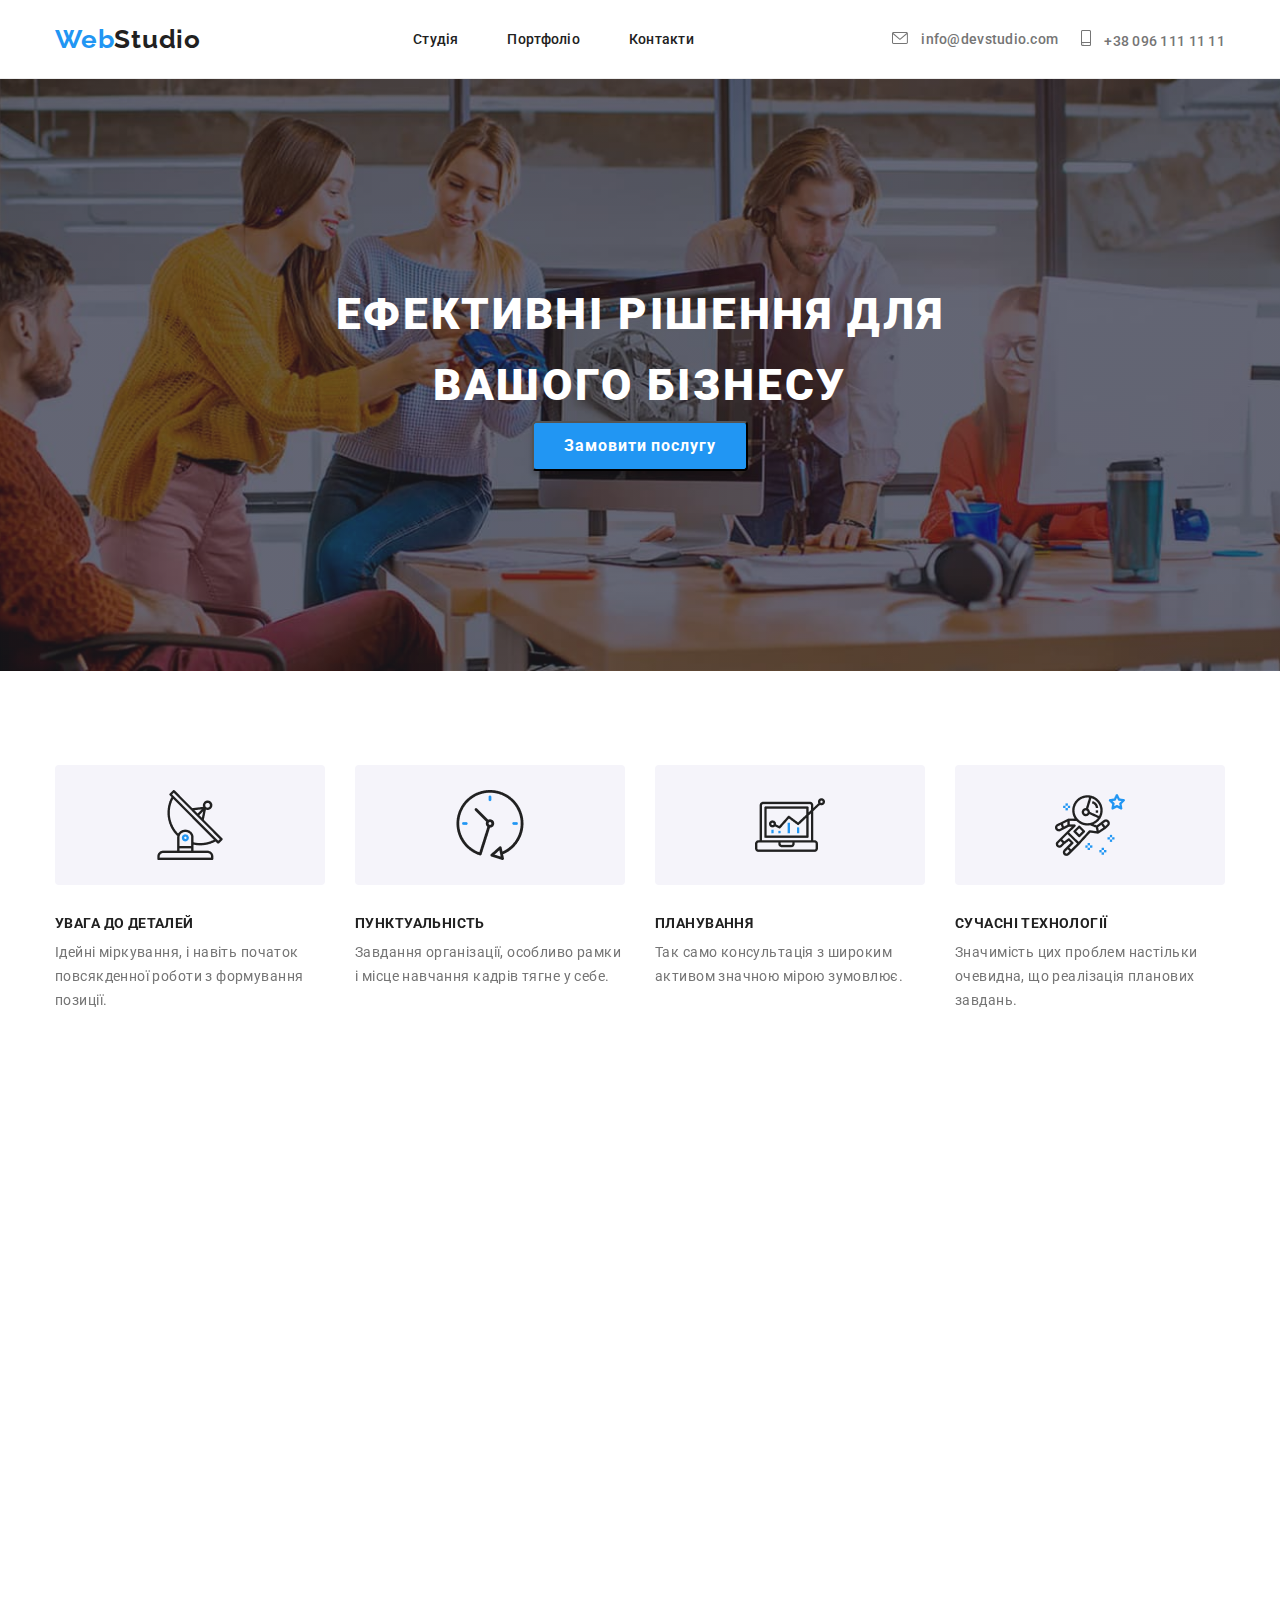
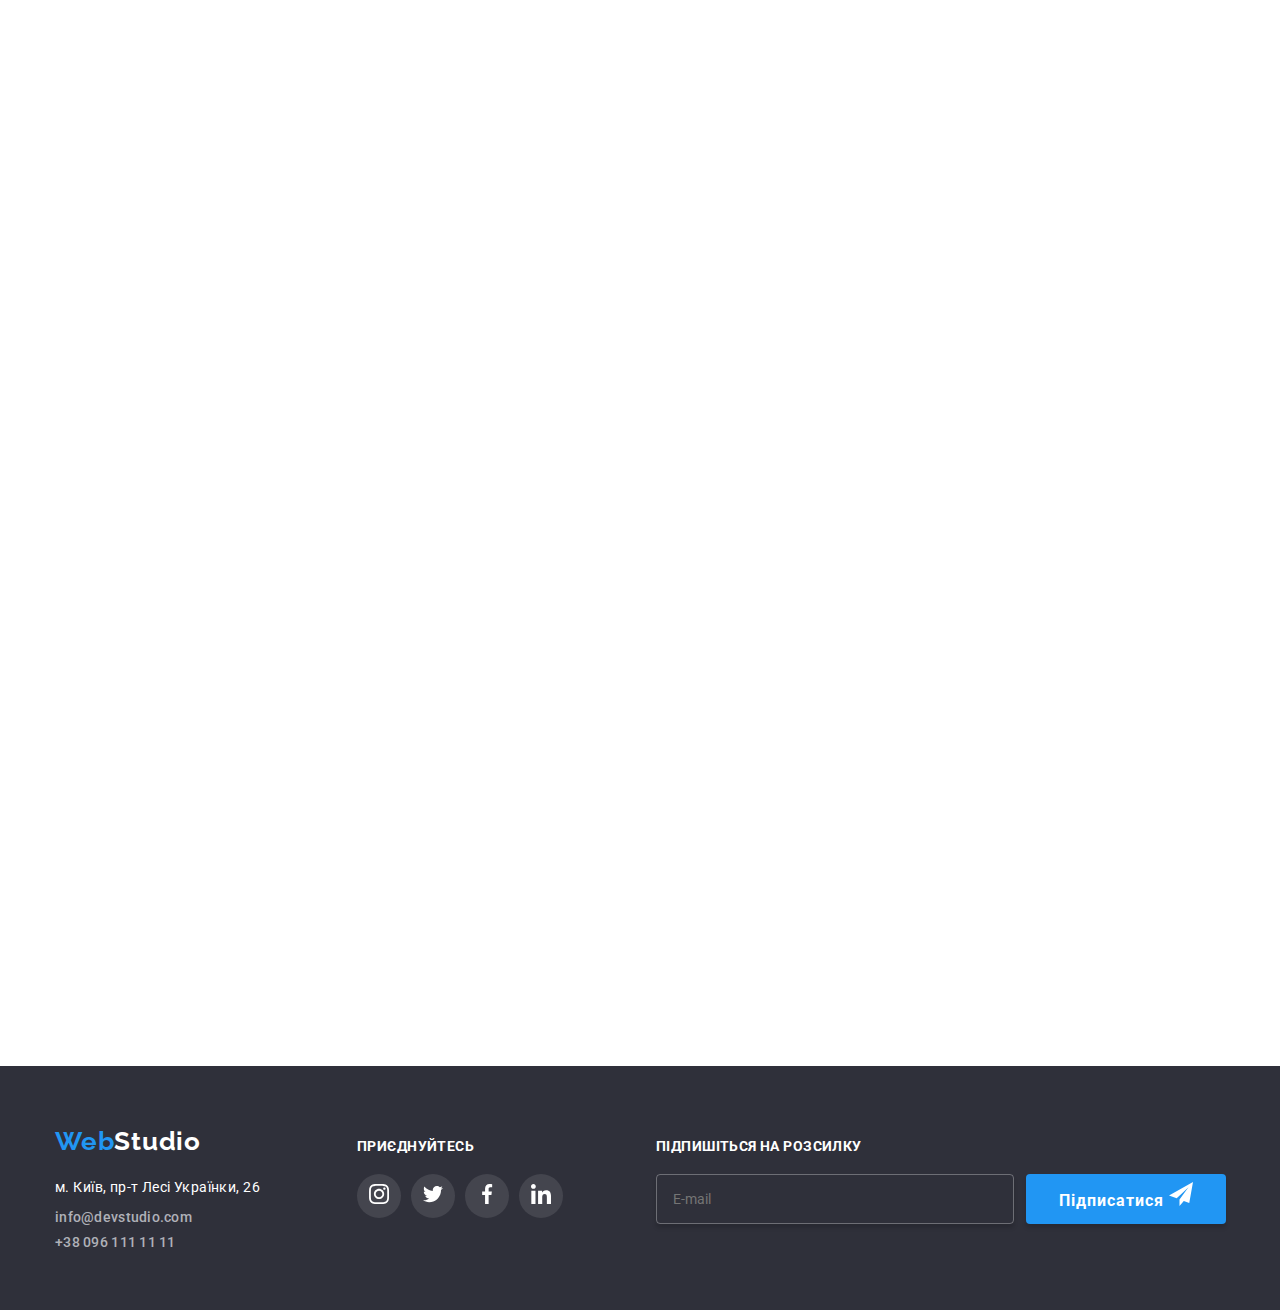
==== commit c1f188ad: "updated" ====
--- a/index.html
+++ b/index.html
@@ -25,33 +25,31 @@
     <div class="outer-container">
       <header class="header">
         <div class="inner-container">
-            <a
-              class="logo-link animate__animated animate__bounce"
-              href="./index.html"
-              ><span class="logo-link__web">Web</span>Studio</a
-            >
-            <!-- menu -->
-            <button type="button" class="btn-open__menu" data-open-Menu>
-              <svg class="menu__svg-open">
-                <use href="./img/icons/symbol-defs.svg#icon-menu"></use>
-              </svg>
-            </button>
-            <!-- end of menu -->
-            <nav class="navigation">
-              <ul class="nav-list">
-                <li class="nav-list__item">
-                  <a class="nav-list__link" href="./index.html"> Студія </a>
-                </li>
-                <li class="nav-list__item">
-                  <a class="nav-list__link" href="./portfolio.html">
-                    Портфоліо
-                  </a>
-                </li>
-                <li class="nav-list__item">
-                  <a class="nav-list__link" href="#"> Контакти </a>
-                </li>
-              </ul>
-            </nav>
+          <a
+            class="logo-link animate__animated animate__bounce"
+            href="./index.html"
+            ><span class="logo-link__web">Web</span>Studio</a
+          >
+          <button type="button" class="btn-open__menu" data-open-Menu>
+            <svg class="menu__svg-open">
+              <use href="./img/icons/symbol-defs.svg#icon-menu"></use>
+            </svg>
+          </button>
+          <nav class="navigation">
+            <ul class="nav-list">
+              <li class="nav-list__item">
+                <a class="nav-list__link" href="./index.html"> Студія </a>
+              </li>
+              <li class="nav-list__item">
+                <a class="nav-list__link" href="./portfolio.html">
+                  Портфоліо
+                </a>
+              </li>
+              <li class="nav-list__item">
+                <a class="nav-list__link" href="#"> Контакти </a>
+              </li>
+            </ul>
+          </nav>
           <div class="inner-container__contacts">
             <a
               class="header-wrapper__contact-link"
@@ -71,9 +69,7 @@
           </div>
         </div>
       </header>
-      <!--Main content-->
       <main>
-        <!--Block hero-->
         <section class="hero">
           <h1 class="hero__title animate__animated animate__rubberBand">
             Ефективні рішення для<br />
@@ -151,8 +147,7 @@
             </form>
           </div>
         </section>
-        <!--Секція Переваги-->
-        <!-- <section class="features" data-aos="flip-up" data-aos-duration="3000">
+        <section class="features" data-aos="flip-up" data-aos-duration="3000">
           <div class="inner-container">
             <h2 class="visually-hidden">Perevagy</h2>
             <ul class="features-list">
@@ -186,9 +181,8 @@
               </li>
             </ul>
           </div>
-        </section> -->
-        <!--Секція Чим ми займаємося-->
-        <!-- <section class="works" data-aos="zoom-in-up">
+        </section>
+        <section class="works" data-aos="zoom-in-up">
           <div class="inner-container">
             <h2 class="our-skills">Чим ми займаємося</h2>
             <ul class="works-list">
@@ -215,14 +209,13 @@
               </li>
             </ul>
           </div>
-        </section> -->
-        <!--Секція Наша команда-->
-        <!-- <section class="team" data-aos="fade-up">
+        </section>
+        <section class="team" data-aos="fade-up">
           <div class="inner-container">
             <h2 class="team__title">Наша команда</h2>
             <ul class="team-list">
               <li class="team-list__item">
-                <div class="team-list__thumb"> -->
+                <div class="team-list__thumb">
                   <!-- <picture>
                     <source
                       class="img"
@@ -241,7 +234,7 @@
                     />
 
                   </picture> -->
-                  <!-- <img class="img" src="img/igor.jpg" alt="Ігор Дем'яненко" />
+                  <img class="img" src="img/igor.jpg" alt="Ігор Дем'яненко" />
                 </div>
                 <h3 class="team-list__name">Ігор Дем'яненко</h3>
                 <p class="team-list__text">Product Designer</p>
@@ -285,7 +278,7 @@
                 </ul>
               </li>
               <li class="team-list__item">
-                <div class="team-list__thumb"> -->
+                <div class="team-list__thumb">
                   <!-- <picture>
                     <source class="img"
                       srcset="img/olga.jpg 1x, img/olga@2x.jpg 2x"
@@ -300,7 +293,7 @@
                       media="(max-width: 767px)"
                     />
                   </picture> -->
-                  <!-- <img class="img" src="img/olga.jpg" alt="Ольга Рєпіна" />
+                  <img class="img" src="img/olga.jpg" alt="Ольга Рєпіна" />
                 </div>
                 <h3 class="team-list__name">Ольга Рєпіна</h3>
                 <p class="team-list__text">Frontend Developer</p>
@@ -344,7 +337,7 @@
                 </ul>
               </li>
               <li class="team-list__item">
-                <div class="team-list__thumb"> -->
+                <div class="team-list__thumb">
                   <!-- <picture>
                     <source class="img"
                       srcset="img/mykola.jpg 1x, img/mykola@2x.jpg 2x"
@@ -366,7 +359,7 @@
                     />
                     
                   </picture> -->
-                  <!-- <img class="img" src="img/mykola.jpg" alt="Микола Тарасов" />
+                  <img class="img" src="img/mykola.jpg" alt="Микола Тарасов" />
                 </div>
                 <h3 class="team-list__name">Микола Тарасов</h3>
                 <p class="team-list__text">Marketing</p>
@@ -410,7 +403,7 @@
                 </ul>
               </li>
               <li class="team-list__item">
-                <div class="team-list__thumb"> -->
+                <div class="team-list__thumb">
                   <!-- <picture>
                     <source class="img"
                       srcset="img/mykhailo.jpg 1x, img/mykhailo@2x.jpg 2x"
@@ -432,7 +425,7 @@
                     />
                     
                   </picture> -->
-                  <!-- <img
+                  <img
                     class="img"
                     src="img/mykhailo.jpg"
                     alt="Михайло Єрмаков"
@@ -530,8 +523,7 @@
               </li>
             </ul>
           </div>
-        </section> -->
-        <!-- menu -->
+        </section>
         <div class="menu is-hidden">
           <button type="button" class="menu__btn-close" data-close-Menu>
             <svg class="menu__svg-close">
@@ -595,42 +587,27 @@
             </li>
           </ul>
         </div>
-        <!-- end of menu -->
       </main>
 
-      <!--Футер-->
-      <!-- <footer class="footer">
-        <div class="footer-wrapper">
+      <footer class="footer">
+        <div class="inner-container">
           <section class="address">
             <h2 class="visually-hidden">address</h2>
-            <div class="footer-wrapper__left">
-              logo
-              <nav class="logo">
-                <a class="logo__link" href="./index.html"
-                  ><span class="logo-link__web">Web</span>Studio</a
-                >
-              </nav>
-              Aдреса
-              <address class="footer-wrapper__street">
-                м. Київ, пр-т Лесі Українки, 26
-              </address>
-              Контактні дані
-              <ul class="footer-contact-list">
-                <li>
-                  <a
-                    href="mailto:info@devstudio.com"
-                    class="footer-contact-list__link"
-                  >
-                    info@devstudio.com
-                  </a>
-                </li>
-                <li class="footer-contact-list__item">
-                  <a href="tel:+380961111111" class="footer-contact-list__link">
-                    +38 096 111 11 11
-                  </a>
-                </li>
-              </ul>
-            </div>
+            <a class="logo__link" href="./index.html"
+              ><span class="logo-link__web">Web</span>Studio</a
+            >
+            <address class="address__street">
+              <a href="#" class="address__city">м. Київ, пр-т Лесі Українки, 26</a>
+              <a
+                href="mailto:info@devstudio.com"
+                class="address__link"
+              >
+                info@devstudio.com
+              </a>
+              <a href="tel:+380961111111" class="address__link">
+                +38 096 111 11 11
+              </a>
+            </address>
           </section>
           <section class="join">
             <h2 class="join__title">приєднуйтесь</h2>
@@ -689,7 +666,7 @@
             </form>
           </section>
         </div>
-      </footer> -->
+      </footer>
     </div>
     <script src="./js/mobile-menu.js"></script>
     <script src="./js/modal.js"></script>
--- a/css/main.min.css
+++ b/css/main.min.css
@@ -1 +1 @@
-.team-list__thumb>img,.works-list__item>img,.backdrop{width:100%;height:100%}.team-list__thumb>img,.works-list__item>img{-o-object-fit:cover;object-fit:cover;-o-object-position:center;object-position:center}.footer-links-list,.customers-list,.links-list,.team-list,.works-list,.socials-list,.nav-list,.header .inner-container__contacts,.header .inner-container{display:flex;justify-content:space-between}.footer-links-list__item,.customers-list__item,.links-list__item,.works-list__item:nth-child(n)::after,.modal-close,.backdrop{display:flex;align-items:center;justify-content:center}.join,.footer-wrapper__left,.modal-list__label,.contacts-list,.pages-list{display:flex;flex-direction:column}.visually-hidden{position:absolute !important;clip:rect(1px 1px 1px 1px);clip:rect(1px, 1px, 1px, 1px);padding:0 !important;border:0 !important;height:1px !important;width:1px !important;overflow:hidden}.is-hidden{opacity:0;visibility:hidden;pointer-events:none}body{font-family:"Roboto",sans-serif;font-style:normal}h1,h3,p,h2,ul{margin:0;padding:0}li{list-style-type:none}.outer-container{max-width:1600px;min-width:320px;width:100%;margin:0 auto;background-color:#fff}.inner-container{max-width:1200px;min-width:320px;padding:0 15px;margin:0 auto;width:100%}@media screen and (max-width: 1199px){.inner-container{max-width:767px}}@media screen and (max-width: 767px){.inner-container{max-width:480px}}a{text-decoration:none}img,button{display:block}.header{border-bottom:1px solid #ececec;padding:24px 0}@media screen and (max-width: 1199px){.header{padding:21px 0}}@media screen and (max-width: 767px){.header{padding:10px 0}}.header .inner-container{align-items:center}.header .inner-container__contacts{width:333px;align-items:center;margin-left:74px}@media screen and (max-width: 1199px){.header .inner-container__contacts{display:flex;flex-direction:column;align-items:flex-start;max-width:141px;margin:0}}@media screen and (max-width: 767px){.header .inner-container__contacts{display:none}}.header .inner-container a:focus{color:#2196f3;transition:color 250ms ease-in}.contact__icon{margin-right:10px;fill:#757575}@media screen and (max-width: 1199px){.contact__icon{margin-right:8px}}.contact__icon--1{width:16px;height:12px}@media screen and (max-width: 1199px){.contact__icon--1{width:14px;height:10px}}.contact__icon--2{width:10px;height:16px}@media screen and (max-width: 1199px){.contact__icon--2{width:10px;height:14px}}.logo-link{font-family:"Raleway",sans-serif;font-size:26px;font-weight:700;letter-spacing:.03em;line-height:normal;text-decoration:none;text-transform:normal;text-align:left;color:#212121;margin:0 88px 0 0}@media screen and (max-width: 1199px){.logo-link{width:134px;margin:0;font-size:24px}}.logo-link__web{color:#2196f3}@media screen and (max-width: 1199px){.logo-link__web{width:54px}}.nav-list{font-size:14px;font-weight:500;letter-spacing:.02em;line-height:normal;text-decoration:none;text-transform:normal;text-align:left;width:281px}@media screen and (max-width: 767px){.nav-list{display:none}}.nav-list__item{position:relative}.nav-list__link{text-decoration:none;color:#212121}.nav-list a:hover{color:#2196f3}.nav-list__item::after{position:absolute;top:44px;left:0;content:"";width:100%;height:4px;border-radius:2px;background-color:#2196f3;transform:scaleX(0);transition:transform .5s;transform-origin:right}.nav-list__item:hover::after{transform:scaleX(1);transform-origin:left}.header-wrapper__contact-link{font-size:14px;font-weight:500;letter-spacing:.02em;line-height:normal;text-decoration:none;text-transform:normal;text-align:left;color:#757575}@media screen and (max-width: 1199px){.header-wrapper__contact-link{width:145px;letter-spacing:.24px;font-size:12px}}.header-wrapper__contact-link:hover .contact__icon--1,.header-wrapper__contact-link:focus .contact__icon--1{fill:#2196f3;transition:fill 250ms ease-in}.header-wrapper__contact-link:hover .contact__icon--2,.header-wrapper__contact-link:focus .contact__icon--2{fill:#2196f3;transition:fill 250ms ease-in}.header-wrapper__contact-link:hover{color:#2196f3;transition:color 250ms ease-in}@media screen and (max-width: 1199px){.header-wrapper__contact-link:nth-child(2){margin-top:12px}}.btn-open__menu{display:none}@media screen and (max-width: 767px){.btn-open__menu{display:block;border:none;background-color:rgba(0,0,0,0)}}.menu__svg-open{display:none}@media screen and (max-width: 767px){.menu__svg-open{display:block;width:40px;height:40px}}.menu{position:fixed;top:0;right:0;z-index:101;width:100%;height:100%;min-width:320px;background-color:#fff;overflow:auto;padding:48px 40px}.menu__btn-close{position:absolute;top:10px;right:15px;width:40px;height:40px;border:none;background-color:rgba(0,0,0,0);cursor:pointer}.menu__btn-close:hover .menu__svg-close{fill:#2196f3}.menu__svg-close{width:19px;height:19px;fill:#212121}.pages-list{gap:35px;margin-bottom:302px}.pages-list__link{font-size:40px;font-weight:500;letter-spacing:.8px;line-height:normal;text-decoration:none;text-transform:normal;text-align:center;color:#212121}.pages-list__link:hover{color:#2196f3}.contacts-list{gap:32px}.contacts-list__link--1{font-size:34px;font-weight:500;letter-spacing:.68px;line-height:normal;text-decoration:none;text-transform:normal;text-align:center;color:#2196f3}.contacts-list__link--2{font-size:24px;font-weight:500;letter-spacing:.48px;line-height:normal;text-decoration:none;text-transform:normal;text-align:center;color:#757575}.contacts-list__link--2:hover{color:#2196f3}.socials-list{margin-top:64px}.socials-list__link{font-size:18px;font-weight:500;letter-spacing:.36px;line-height:1.22;text-decoration:none;text-transform:normal;text-align:center;color:#2196f3}.line{width:1px;height:22px;background-color:rgba(33,33,33,.2)}.hero{width:1600px;padding-top:200px;padding-bottom:200px;background-color:#2f303a;background-image:linear-gradient(to right, rgba(47, 48, 58, 0.4), rgba(47, 48, 58, 0.4)),url("/img/background/desktop.jpg");background-position:center;background-repeat:no-repeat;background-size:cover}@media screen and (min-device-pixel-ratio: 2),(-webkit-min-device-pixel-ratio: 2),(min-resolution: 192dpi),(min-resolution: 2dppx){.hero{background-image:linear-gradient(to right, rgba(47, 48, 58, 0.4), rgba(47, 48, 58, 0.4)),url("/img/background/desktop@2x.png")}}@media screen and (max-width: 1199px){.hero{padding:118px;width:768px;background-image:linear-gradient(to right, rgba(47, 48, 58, 0.4), rgba(47, 48, 58, 0.4)),url("/img/background/tablet.png")}}@media screen and (max-width: 1199px)and (min-device-pixel-ratio: 2),screen and (max-width: 1199px)and (-webkit-min-device-pixel-ratio: 2),screen and (max-width: 1199px)and (min-resolution: 192dpi),screen and (max-width: 1199px)and (min-resolution: 2dppx){.hero{background-image:linear-gradient(to right, rgba(47, 48, 58, 0.4), rgba(47, 48, 58, 0.4)),url("/img/background/tablet@2x.png")}}@media screen and (max-width: 767px){.hero{padding:118px 0;width:480px;background-image:linear-gradient(to right, rgba(47, 48, 58, 0.4), rgba(47, 48, 58, 0.4)),url("/img/background/phone.png")}}@media screen and (max-width: 767px)and (min-device-pixel-ratio: 2),screen and (max-width: 767px)and (-webkit-min-device-pixel-ratio: 2),screen and (max-width: 767px)and (min-resolution: 192dpi),screen and (max-width: 767px)and (min-resolution: 2dppx){.hero{background-image:linear-gradient(to right, rgba(47, 48, 58, 0.4), rgba(47, 48, 58, 0.4)),url("/img/background/phone@2x.png")}}.hero__title{font-size:44px;font-weight:900;letter-spacing:.06em;line-height:1.61;text-decoration:none;text-transform:uppercase;text-align:center;color:#fff}@media screen and (max-width: 1199px){.hero__title{font-size:26px}}.hero__btn{font-size:16px;font-weight:700;letter-spacing:.06em;line-height:30px;text-decoration:none;text-transform:normal;text-align:center;width:216px;height:50px;margin:0 auto;background-color:#2196f3;box-shadow:0px 4px 4px rgba(0,0,0,.15);border-radius:4px;color:#fff}@media screen and (max-width: 1199px){.hero__btn{width:200px;height:50px}}.backdrop{position:fixed;top:0;left:0;background-color:rgba(0,0,0,.3);z-index:99}@media screen and (max-width: 1199px){.backdrop{width:768px}}.modal{position:fixed;padding:40px;border-radius:4px;z-index:100;background:#fff;box-shadow:0px 2px 1px 0px rgba(0,0,0,.2),0px 1px 1px 0px rgba(0,0,0,.14),0px 1px 3px 0px rgba(0,0,0,.12)}@media screen and (max-width: 1199px){.modal{width:450px}}@media screen and (max-width: 767px){.modal{left:15px}}.modal__btn-submit{font-size:16px;font-weight:700;letter-spacing:.96px;line-height:30px;text-decoration:none;text-transform:normal;text-align:center;width:200px;height:50px;border-radius:4px;background:#2196f3;box-shadow:0px 4px 4px 0px rgba(0,0,0,.15);color:#fff;border:none;margin:30px 124px 0 124px}.modal__text{font-size:14px;font-weight:400;letter-spacing:normal;line-height:1.71;text-decoration:none;text-transform:normal;text-align:center;margin-top:20px}@media screen and (max-width: 1199px){.modal__text{font-size:12px;font-weight:400;letter-spacing:normal;line-height:normal;text-decoration:none;text-transform:normal;text-align:center}}.modal-link{color:#2196f3;text-decoration:underline}.modal__title{font-size:20px;font-weight:700;letter-spacing:.6px;line-height:normal;text-decoration:none;text-transform:normal;text-align:center;color:#212121;margin-bottom:12px}@media screen and (max-width: 1199px){.modal__title{width:370px}}.modal__checkbox{width:16px;height:15px;margin-left:12px;margin-right:5px}.modal-list__input{margin-top:4px;margin-bottom:10px;width:448px;height:40px;border-radius:4px;border:1px solid rgba(33,33,33,.2);outline:none;padding:12px 0 12px 42px;cursor:pointer}@media screen and (max-width: 1199px){.modal-list__input{width:370px}}.modal-list__input:hover,.modal-list__input:focus{border-radius:4px;border:1px solid #2196f3}.modal-list__icon:hover,.modal-list__icon:focus{fill:#2196f3;transition:fill 250ms ease}.modal-list__input:focus+.modal-list__icon{fill:#2196f3;transition:fill 250ms ease}.modal-list__input:hover+.modal-list__icon{fill:#2196f3;transition:fill 250ms ease}.modal-list__label{font-size:12px;font-weight:400;letter-spacing:.12px;line-height:normal;text-decoration:none;text-transform:normal;text-align:left;color:#757575;position:relative}.modal-list__icon{width:18px;height:18px;position:absolute;top:29px;left:12px;cursor:pointer}.modal-list__textarea::-moz-placeholder{font-size:12px;font-weight:400;letter-spacing:.12px;line-height:normal;text-decoration:none;text-transform:normal;text-align:left;color:rgba(117,117,117,.5)}.modal-list__textarea::placeholder{font-size:12px;font-weight:400;letter-spacing:.12px;line-height:normal;text-decoration:none;text-transform:normal;text-align:left;color:rgba(117,117,117,.5)}.modal-list__textarea{resize:none;margin-top:4px;border-radius:4px;border:1px solid rgba(33,33,33,.2);padding:12px 16px}.modal-close{position:absolute;top:8px;right:8px;width:30px;height:30px;border-radius:50%;border-color:rgba(0,0,0,.1);background-color:#fff;cursor:pointer}.modal-close__icon{fill:#212121;width:18px;height:18px}.modal-close__icon:hover,.modal-close__icon:focus{fill:#2196f3;transition:fill 250ms ease}.features{width:1600px;padding-top:94px;padding-bottom:94px}@media screen and (max-width: 1199px){.features{width:768px;padding-top:60px;padding-bottom:60px}}@media screen and (max-width: 767px){.features{width:480px;padding-top:60px;padding-bottom:60px}}.features-list{display:flex;justify-content:space-between;width:1200px;margin:0 auto}@media screen and (max-width: 1199px){.features-list{display:flex;flex-wrap:wrap;gap:30px;width:768px}}@media screen and (max-width: 767px){.features-list{display:flex;flex-wrap:wrap;width:480px}}.features-list__item{width:270px}.features-list__item:nth-child(1) .features-list__subtitle::before{background-image:url("../../../img/icons/antenna.png")}.features-list__item:nth-child(2) .features-list__subtitle::before{background-image:url("../../../img/icons/clock.png")}.features-list__item:nth-child(3) .features-list__subtitle::before{background-image:url("../../../img/icons/diagram.png")}.features-list__item:nth-child(4) .features-list__subtitle::before{background-image:url("../../../img/icons/astronaut.png")}@media screen and (max-width: 1199px){.features-list__item{width:354px;margin-left:15px}}@media screen and (max-width: 767px){.features-list__item{width:450px;margin-left:15px}}.features-list__svg{width:70px;height:70px;margin:25px 100px}@media screen and (max-width: 1199px){.features-list__svg{margin:25px 142px}}@media screen and (max-width: 767px){.features-list__svg{margin:25px 190px}}.features-list__subtitle{font-size:14px;font-weight:700;letter-spacing:.03em;line-height:normal;text-decoration:none;text-transform:uppercase;text-align:left;margin-top:30px;margin-bottom:10px;color:#212121}@media screen and (max-width: 767px){.features-list__subtitle{text-align:center}}.features-list__subtitle:nth-child(n)::before{display:block;content:"";width:100%;height:120px;border-radius:4px;background-color:#f5f4fa;background-position:center;background-repeat:no-repeat;margin-bottom:30px}.features-list__paragraf{font-size:14px;font-weight:400;letter-spacing:.03em;line-height:1.7;text-decoration:none;text-transform:normal;text-align:left;color:#757575}.works{width:1200px;margin-left:215px;margin-bottom:94px}.works-list{position:relative}.works-list__item:nth-child(n)::after{font-size:14px;font-weight:700;letter-spacing:.42px;line-height:normal;text-decoration:none;text-transform:uppercase;text-align:center;content:"";position:absolute;width:370px;bottom:0;height:70px;background:rgba(47,48,58,.8);color:#fff}.works-list__item:nth-child(1)::after{content:"Десктопні додатки"}.works-list__item:nth-child(2)::after{content:"Мобільні додатки"}.works-list__item:nth-child(3)::after{content:"Дизайнерські рішення "}.works-list__item{width:370px;height:294px}.works-list__item>img{display:block}.our-skills{font-size:36px;font-weight:700;letter-spacing:.03em;line-height:normal;text-decoration:none;text-transform:normal;text-align:center;color:#212121;margin-top:0;margin-bottom:50px}@media screen and (max-width: 1200px){.works{display:none}}.team{padding-top:94px;padding-bottom:94px;background-color:#f5f4fa;width:1600px}.team__title{font-size:36px;font-weight:700;letter-spacing:.03em;line-height:normal;text-decoration:none;text-transform:normal;text-align:center;margin-bottom:50px;color:#212121}.team-list{width:1200px;margin:0 auto}.team-list__text{font-size:16px;font-weight:400;letter-spacing:.03em;line-height:1.19;text-decoration:none;text-transform:normal;text-align:center;color:#757575}.team-list__name{font-size:16px;font-weight:500;letter-spacing:.03em;line-height:1.19;text-decoration:none;text-transform:normal;text-align:center;margin-bottom:10px;color:#212121}.team-list__item{background-color:#fff;box-shadow:0px 1px 3px rgba(0,0,0,.12),0px 1px 1px rgba(0,0,0,.14),0px 2px 1px rgba(0,0,0,.2);border-radius:0px 0px 4px 4px;width:270px;padding-bottom:30px}.team-list__thumb{width:270px;height:260px;margin-bottom:30px}.team-list__thumb>img{display:block}.links-list{width:206px;margin:16px auto 0}.links-list__svg{width:20px;height:20px;fill:#afb1b8}.links-list__item{width:44px;height:44px}.links-list__item:hover .links-list__svg{fill:#fff;transition:fill 500ms linear}.links-list__item:focus .links-list__svg{fill:#fff;transition:fill 500ms linear}.links-list__item:hover{border-radius:50%;background-color:#2196f3;transition:background-color 500ms linear}.links-list__item:focus{border-radius:50%;background-color:#2196f3;transition:background-color 500ms linear}@media(max-width: 1199px){.team{padding:60px 0;max-width:768px}.team__title{font-size:28px;font-weight:700;letter-spacing:.03em;line-height:normal;text-decoration:none;text-transform:normal;text-align:center;margin-bottom:30px}.team-list{display:flex;flex-wrap:wrap;width:768px;gap:30px}.team-list__item{width:354px}.team-list__thumb{width:354px;height:374px;margin-bottom:30px}}@media(max-width: 767px){.team{padding:60px 15px;max-width:480px}.team__title{font-size:28px;font-weight:700;letter-spacing:.03em;line-height:normal;text-decoration:none;text-transform:normal;text-align:center;margin-bottom:30px}.team-list{display:flex;flex-wrap:wrap;width:480px;gap:30px}.team-list__item{width:450px}.team-list__thumb{width:450px;height:460px;margin-bottom:30px}}.customers{width:1600px;padding-top:94px;padding-bottom:94px}@media screen and (max-width: 1199px){.customers{padding:60px 0;width:768px}}@media screen and (max-width: 767px){.customers{width:480px}}.customers__title{font-size:36px;font-weight:700;letter-spacing:normal;line-height:normal;text-decoration:none;text-transform:normal;text-align:center;color:#212121;margin-bottom:50px}@media screen and (max-width: 1199px){.customers__title{font-size:28px;font-weight:700;letter-spacing:normal;line-height:normal;text-decoration:none;text-transform:normal;text-align:center;margin:0 227px 30px;width:314px}}@media screen and (max-width: 1199px){.customers__title{margin:0 auto 30px}}.customers-list{width:1200px;margin:0 auto}@media screen and (max-width: 1199px){.customers-list{width:768px;display:flex;justify-content:space-between;flex-wrap:wrap;gap:30px}}@media screen and (max-width: 767px){.customers-list{width:480px}}.customers-list__item{border:1px solid #afb1b8;width:170px;height:92px;border-radius:4px}@media screen and (max-width: 1199px){.customers-list__item{width:226px}}@media screen and (max-width: 767px){.customers-list__item{width:210px}}.customers-list__item:hover .customers-list__svg{fill:#2196f3;transition:fill 500ms ease-in}.customers-list__item:hover{border:1px solid #2196f3;transition:border 500ms ease-in}.customers-list__item:focus .customers-list__svg{fill:#2196f3;transition:fill 500ms ease-in}.customers-list__item:focus{border:1px solid #2196f3;transition:border 500ms ease-in}.customers-list__svg{width:106px;height:60px}.customers-list__svg{fill:#afb1b8}.footer{background-color:#2f303a;padding:60px 215px}@media screen and (max-width: 1199px){.footer{max-width:768px;display:flex;flex-wrap:wrap;padding:60px 0}}@media screen and (max-width: 767px){.footer{max-width:480px}}.footer-wrapper{display:flex;width:1200px;margin:0 auto}@media screen and (max-width: 1199px){.footer-wrapper{width:768px;flex-wrap:wrap}}@media screen and (max-width: 767px){.footer-wrapper{width:480px}}.footer-wrapper__left{width:232px}.footer-wrapper__left a:hover{color:#2196f3;transition:color 500ms ease-out}.footer-wrapper__left a:focus{color:#2196f3;transition:color 500ms ease-out}.footer-wrapper a:focus{color:#2196f3;transition:color 500ms ease-out}.footer-wrapper__street{font-size:14px;font-weight:400;letter-spacing:.03em;line-height:1.71;text-decoration:none;text-transform:normal;text-align:left;margin-top:20px;margin-bottom:9px;font-style:normal;color:#fff}.logo__link{font-family:"Raleway",sans-serif;font-size:26px;font-weight:700;letter-spacing:.03em;line-height:normal;text-decoration:none;text-transform:normal;text-align:left;color:#fff}@media screen and (max-width: 1199px){.logo__link{width:154px;font-size:24px}}.footer-contact-list{font-size:14px;font-weight:500;letter-spacing:.02em;line-height:normal;text-decoration:none;text-transform:normal;text-align:left}.footer-contact-list__link{text-decoration:none;color:#afb1b8}@media screen and (max-width: 1199px){.footer-contact-list__link{font-size:14px;font-weight:400;letter-spacing:.02em;line-height:normal;text-decoration:none;text-transform:normal;text-align:center;margin-left:39px}}.footer-contact-list__item{margin-top:9px}.join{margin-left:70px;padding-top:12px}@media screen and (max-width: 1199px){.join{margin-left:0;padding:0}}@media screen and (max-width: 767px){.join{margin:60px 137px 0}}.join__title{color:#fff;font-size:14px;font-weight:700;letter-spacing:.42px;line-height:normal;text-decoration:none;text-transform:uppercase;text-align:left;margin-bottom:20px}@media screen and (max-width: 1199px){.join__title{margin-top:12px;margin-left:46px}}.footer-links-list{width:206px}.footer-links-list__item{width:44px;height:44px;border-radius:50%;background-color:rgba(255,255,255,.1)}.footer-links-list__item:hover{border-radius:50%;background-color:#2196f3;transition:background-color 1s ease}.footer-links-list__item:focus{border-radius:50%;background-color:#2196f3;transition:background-color 1s ease}.footer-links-list__svg{width:20px;height:20px;fill:#fff}.telegram{padding-top:12px;width:570px}@media screen and (max-width: 1199px){.telegram{width:450px;margin-left:166px}}@media screen and (max-width: 767px){.telegram{margin-left:15px}}.footer-form{display:flex;align-items:flex-end;position:relative;left:93px}@media screen and (max-width: 1199px){.footer-form{flex-direction:column;align-items:center;gap:20px;position:static}}.footer-form__input{width:358px;height:50px;border-radius:4px;border:1px solid rgba(255,255,255,.3);background:rgba(33,150,243,0);box-shadow:0px 4px 4px 0px rgba(0,0,0,.15);padding-left:16px;outline:none;color:#fff;cursor:pointer;margin-top:20px;margin-right:12px}.footer-form__label{display:block;font-size:14px;font-weight:700;letter-spacing:.42px;line-height:normal;text-decoration:none;text-transform:uppercase;text-align:left;color:#fff}@media screen and (max-width: 1199px){.footer-form__label{text-align:center;margin-top:60px}}.footer-form__icon{width:24px;height:24px;fill:#fff}.footer-form__btn{font-size:16px;font-weight:700;letter-spacing:.96px;line-height:30px;text-decoration:none;text-transform:normal;text-align:center;width:200px;height:50px;border-radius:4px;background:#2196f3;box-shadow:0px 4px 4px 0px rgba(0,0,0,.15);border:none;color:#fff;position:absolute;left:370px;animation:back 10s linear 500ms infinite}@media screen and (max-width: 1199px){.footer-form__btn{position:static}}@keyframes back{0%{background-color:red}25%{background-color:green}50%{background-color:#000}75%{background-color:purple}100%{background-color:#2196f3}}@media screen and (max-width: 1199px){.address{margin:0 124px;text-align:center}}/*# sourceMappingURL=main.min.css.map */+.team-list__thumb>img,.works-list__item>img,.backdrop{width:100%;height:100%}.team-list__thumb>img,.works-list__item>img{-o-object-fit:cover;object-fit:cover;-o-object-position:center;object-position:center}.footer-links-list,.customers-list,.links-list,.team-list,.works-list,.socials-list,.nav-list,.header .inner-container__contacts,.header .inner-container{display:flex;justify-content:space-between}.footer-links-list__item,.customers-list__item,.links-list__item,.works-list__item:nth-child(n)::after,.modal-close,.backdrop{display:flex;align-items:center;justify-content:center}.join,.modal-list__label,.contacts-list,.pages-list{display:flex;flex-direction:column}.visually-hidden{position:absolute !important;clip:rect(1px 1px 1px 1px);clip:rect(1px, 1px, 1px, 1px);padding:0 !important;border:0 !important;height:1px !important;width:1px !important;overflow:hidden}.is-hidden{opacity:0;visibility:hidden;pointer-events:none}body{font-family:"Roboto",sans-serif;font-style:normal}h1,h3,p,h2,ul{margin:0;padding:0}li{list-style-type:none}.outer-container{max-width:1600px;min-width:320px;width:100%;margin:0 auto;background-color:#fff}.inner-container{max-width:1200px;min-width:320px;padding:0 15px;margin:0 auto;width:100%}@media screen and (max-width: 1199px){.inner-container{max-width:767px}}@media screen and (max-width: 767px){.inner-container{max-width:480px}}a{text-decoration:none}img,button{display:block}.header{border-bottom:1px solid #ececec;padding:24px 0}@media screen and (max-width: 1199px){.header{padding:21px 0}}@media screen and (max-width: 767px){.header{padding:10px 0}}.header .inner-container{align-items:center}.header .inner-container__contacts{width:333px;align-items:center;margin-left:74px}@media screen and (max-width: 1199px){.header .inner-container__contacts{display:flex;flex-direction:column;align-items:flex-start;max-width:141px;margin:0}}@media screen and (max-width: 767px){.header .inner-container__contacts{display:none}}.header .inner-container a:focus{color:#2196f3;transition:color 250ms ease-in}.contact__icon{margin-right:10px;fill:#757575}@media screen and (max-width: 1199px){.contact__icon{margin-right:8px}}.contact__icon--1{width:16px;height:12px}@media screen and (max-width: 1199px){.contact__icon--1{width:14px;height:10px}}.contact__icon--2{width:10px;height:16px}@media screen and (max-width: 1199px){.contact__icon--2{width:10px;height:14px}}.logo-link{font-family:"Raleway",sans-serif;font-size:26px;font-weight:700;letter-spacing:.03em;line-height:normal;text-decoration:none;text-transform:none;text-align:left;color:#212121;margin:0 88px 0 0}@media screen and (max-width: 1199px){.logo-link{width:134px;margin:0;font-size:24px}}.logo-link__web{color:#2196f3}@media screen and (max-width: 1199px){.logo-link__web{width:54px}}@media screen and (max-width: 767px){.navigation{display:none}}.nav-list{font-size:14px;font-weight:500;letter-spacing:.02em;line-height:normal;text-decoration:none;text-transform:none;text-align:left;width:281px}@media screen and (max-width: 767px){.nav-list{display:none}}.nav-list__item{position:relative}.nav-list__link{text-decoration:none;color:#212121}.nav-list a:hover{color:#2196f3}.nav-list__item::after{position:absolute;top:44px;left:0;content:"";width:100%;height:4px;border-radius:2px;background-color:#2196f3;transform:scaleX(0);transition:transform .5s;transform-origin:right}.nav-list__item:hover::after{transform:scaleX(1);transform-origin:left}.header-wrapper__contact-link{font-size:14px;font-weight:500;letter-spacing:.02em;line-height:normal;text-decoration:none;text-transform:none;text-align:left;color:#757575}@media screen and (max-width: 1199px){.header-wrapper__contact-link{width:145px;letter-spacing:.24px;font-size:12px}}.header-wrapper__contact-link:hover .contact__icon--1,.header-wrapper__contact-link:focus .contact__icon--1{fill:#2196f3;transition:fill 250ms ease-in}.header-wrapper__contact-link:hover .contact__icon--2,.header-wrapper__contact-link:focus .contact__icon--2{fill:#2196f3;transition:fill 250ms ease-in}.header-wrapper__contact-link:hover{color:#2196f3;transition:color 250ms ease-in}@media screen and (max-width: 1199px){.header-wrapper__contact-link:nth-child(2){margin-top:12px}}.btn-open__menu{display:none}@media screen and (max-width: 767px){.btn-open__menu{display:block;border:none;background-color:rgba(0,0,0,0)}}.menu__svg-open{display:none}@media screen and (max-width: 767px){.menu__svg-open{display:block;width:40px;height:40px}}.menu{position:fixed;top:0;right:0;z-index:101;width:100%;height:100%;min-width:320px;background-color:#fff;overflow:auto;padding:48px 40px}.menu__btn-close{position:absolute;top:10px;right:15px;width:40px;height:40px;border:none;background-color:rgba(0,0,0,0);cursor:pointer}.menu__btn-close:hover .menu__svg-close{fill:#2196f3}.menu__svg-close{width:19px;height:19px;fill:#212121}.pages-list{gap:35px;margin-bottom:302px}.pages-list__link{font-size:40px;font-weight:500;letter-spacing:.8px;line-height:normal;text-decoration:none;text-transform:none;text-align:center;color:#212121}.pages-list__link:hover{color:#2196f3}.contacts-list{gap:32px}.contacts-list__link--1{font-size:34px;font-weight:500;letter-spacing:.68px;line-height:normal;text-decoration:none;text-transform:none;text-align:center;color:#2196f3}.contacts-list__link--2{font-size:24px;font-weight:500;letter-spacing:.48px;line-height:normal;text-decoration:none;text-transform:none;text-align:center;color:#757575}.contacts-list__link--2:hover{color:#2196f3}.socials-list{margin-top:64px}.socials-list__link{font-size:18px;font-weight:500;letter-spacing:.36px;line-height:1.22;text-decoration:none;text-transform:none;text-align:center;color:#2196f3}.line{width:1px;height:22px;background-color:rgba(33,33,33,.2)}.hero{width:100%;padding-top:200px;padding-bottom:200px;background-color:#2f303a;background-image:linear-gradient(to right, rgba(47, 48, 58, 0.4), rgba(47, 48, 58, 0.4)),url("/img/background/desktop.jpg");background-position:center;background-repeat:no-repeat;background-size:cover}@media screen and (min-device-pixel-ratio: 2),(-webkit-min-device-pixel-ratio: 2),(min-resolution: 192dpi),(min-resolution: 2dppx){.hero{background-image:linear-gradient(to right, rgba(47, 48, 58, 0.4), rgba(47, 48, 58, 0.4)),url("/img/background/desktop@2x.png")}}@media screen and (max-width: 1199px){.hero{padding:118px 0;background-image:linear-gradient(to right, rgba(47, 48, 58, 0.4), rgba(47, 48, 58, 0.4)),url("/img/background/tablet.png")}}@media screen and (max-width: 1199px)and (min-device-pixel-ratio: 2),screen and (max-width: 1199px)and (-webkit-min-device-pixel-ratio: 2),screen and (max-width: 1199px)and (min-resolution: 192dpi),screen and (max-width: 1199px)and (min-resolution: 2dppx){.hero{background-image:linear-gradient(to right, rgba(47, 48, 58, 0.4), rgba(47, 48, 58, 0.4)),url("/img/background/tablet@2x.png")}}@media screen and (max-width: 767px){.hero{background-image:linear-gradient(to right, rgba(47, 48, 58, 0.4), rgba(47, 48, 58, 0.4)),url("/img/background/phone.png")}}@media screen and (max-width: 767px)and (min-device-pixel-ratio: 2),screen and (max-width: 767px)and (-webkit-min-device-pixel-ratio: 2),screen and (max-width: 767px)and (min-resolution: 192dpi),screen and (max-width: 767px)and (min-resolution: 2dppx){.hero{background-image:linear-gradient(to right, rgba(47, 48, 58, 0.4), rgba(47, 48, 58, 0.4)),url("/img/background/phone@2x.png")}}.hero__title{font-size:44px;font-weight:900;letter-spacing:.06em;line-height:1.61;text-decoration:none;text-transform:uppercase;text-align:center;color:#fff}@media screen and (max-width: 1199px){.hero__title{font-size:26px}}.hero__btn{font-size:16px;font-weight:700;letter-spacing:.06em;line-height:30px;text-decoration:none;text-transform:none;text-align:center;width:216px;height:50px;margin:0 auto;background-color:#2196f3;box-shadow:0px 4px 4px rgba(0,0,0,.15);border-radius:4px;color:#fff}@media screen and (max-width: 1199px){.hero__btn{width:200px;height:50px}}.backdrop{position:fixed;top:0;left:0;background-color:rgba(0,0,0,.3);z-index:99}.modal{position:fixed;padding:40px;border-radius:4px;z-index:100;background:#fff;box-shadow:0px 2px 1px 0px rgba(0,0,0,.2),0px 1px 1px 0px rgba(0,0,0,.14),0px 1px 3px 0px rgba(0,0,0,.12)}.modal__btn-submit{font-size:16px;font-weight:700;letter-spacing:.96px;line-height:30px;text-decoration:none;text-transform:none;text-align:center;width:200px;height:50px;border-radius:4px;background:#2196f3;box-shadow:0px 4px 4px 0px rgba(0,0,0,.15);color:#fff;border:none;margin:30px auto 0}@media screen and (max-width: 1199px){.modal__btn-submit{margin:30px auto 0}}.modal__text{font-size:14px;font-weight:400;letter-spacing:normal;line-height:1.71;text-decoration:none;text-transform:none;text-align:center;margin-top:20px}@media screen and (max-width: 1199px){.modal__text{font-size:12px;font-weight:400;letter-spacing:normal;line-height:normal;text-decoration:none;text-transform:none;text-align:left}}.modal-link{color:#2196f3;text-decoration:underline}.modal__title{font-size:20px;font-weight:700;letter-spacing:.6px;line-height:normal;text-decoration:none;text-transform:none;text-align:center;color:#212121;margin-bottom:12px}@media screen and (max-width: 1199px){.modal__title{max-width:370px;width:100%}}.modal__checkbox{width:16px;height:15px;margin-left:12px;margin-right:5px}.modal-list__input{margin-top:4px;margin-bottom:10px;max-width:448px;width:100%;height:40px;border-radius:4px;border:1px solid rgba(33,33,33,.2);outline:none;cursor:pointer}@media screen and (max-width: 1199px){.modal-list__input{max-width:370px}}.modal-list__input:hover,.modal-list__input:focus{border-radius:4px;border:1px solid #2196f3}.modal-list__icon:hover,.modal-list__icon:focus{fill:#2196f3;transition:fill 250ms ease}.modal-list__input:focus+.modal-list__icon{fill:#2196f3;transition:fill 250ms ease}.modal-list__input:hover+.modal-list__icon{fill:#2196f3;transition:fill 250ms ease}.modal-list__label{font-size:12px;font-weight:400;letter-spacing:.12px;line-height:normal;text-decoration:none;text-transform:none;text-align:left;color:#757575;position:relative}.modal-list__icon{width:18px;height:18px;position:absolute;top:29px;left:12px;cursor:pointer}.modal-list__textarea::-moz-placeholder{font-size:12px;font-weight:400;letter-spacing:.12px;line-height:normal;text-decoration:none;text-transform:none;text-align:left;color:rgba(117,117,117,.5)}.modal-list__textarea::placeholder{font-size:12px;font-weight:400;letter-spacing:.12px;line-height:normal;text-decoration:none;text-transform:none;text-align:left;color:rgba(117,117,117,.5)}.modal-list__textarea{resize:none;margin-top:4px;border-radius:4px;border:1px solid rgba(33,33,33,.2);padding:12px 16px}@media screen and (max-width: 1199px){.modal-list__textarea{max-width:370px;width:100%}}.modal-close{position:absolute;top:8px;right:8px;width:30px;height:30px;border-radius:50%;border-color:rgba(0,0,0,.1);background-color:#fff;cursor:pointer}.modal-close__icon{fill:#212121;width:18px;height:18px}.modal-close__icon:hover,.modal-close__icon:focus{fill:#2196f3;transition:fill 250ms ease}.features{padding-top:94px;padding-bottom:94px}@media screen and (max-width: 1199px){.features{padding-top:60px;padding-bottom:60px}}.features-list{display:flex;justify-content:space-between;margin:0 auto}@media screen and (max-width: 1199px){.features-list{display:flex;flex-wrap:wrap;gap:30px}}.features-list__item{width:270px}.features-list__item:nth-child(1) .features-list__subtitle::before{background-image:url("../img/icons/antenna.png")}.features-list__item:nth-child(2) .features-list__subtitle::before{background-image:url("../img/icons/clock.png")}.features-list__item:nth-child(3) .features-list__subtitle::before{background-image:url("../img/icons/diagram.png")}.features-list__item:nth-child(4) .features-list__subtitle::before{background-image:url("../img/icons/astronaut.png")}@media screen and (max-width: 1199px){.features-list__item{width:calc((100% - 30px)/2)}}@media screen and (max-width: 767px){.features-list__item{width:100%}}.features-list__svg{width:70px;height:70px;margin:25px 100px}@media screen and (max-width: 1199px){.features-list__svg{margin:25px 142px}}@media screen and (max-width: 767px){.features-list__svg{margin:25px 190px}}.features-list__subtitle{font-size:14px;font-weight:700;letter-spacing:.03em;line-height:normal;text-decoration:none;text-transform:uppercase;text-align:left;margin-bottom:10px;color:#212121}@media screen and (max-width: 767px){.features-list__subtitle{text-align:center}}.features-list__subtitle:nth-child(n)::before{display:block;content:"";width:100%;height:120px;border-radius:4px;background-color:#f5f4fa;background-position:center;background-repeat:no-repeat;margin-bottom:30px}.features-list__paragraf{font-size:14px;font-weight:400;letter-spacing:.03em;line-height:1.7;text-decoration:none;text-transform:none;text-align:left;color:#757575}.works{padding-bottom:94px}@media screen and (max-width: 1199px){.works{display:none}}.works-list{position:relative}.works-list__item:nth-child(n)::after{font-size:14px;font-weight:700;letter-spacing:.42px;line-height:normal;text-decoration:none;text-transform:uppercase;text-align:center;content:"";position:absolute;max-width:370px;width:100%;bottom:0;height:70px;background:rgba(47,48,58,.8);color:#fff}.works-list__item:nth-child(1)::after{content:"Десктопні додатки"}.works-list__item:nth-child(2)::after{content:"Мобільні додатки"}.works-list__item:nth-child(3)::after{content:"Дизайнерські рішення "}.works-list__item{max-width:370px;width:100%;height:294px}.works-list__item>img{display:block}.our-skills{font-size:36px;font-weight:700;letter-spacing:.03em;line-height:normal;text-decoration:none;text-transform:none;text-align:center;color:#212121;margin-top:0;margin-bottom:50px}.team{padding-top:94px;padding-bottom:94px;background-color:#f5f4fa}@media screen and (nax-width: 1199px){.team{padding:60px 15px}}.team__title{font-size:36px;font-weight:700;letter-spacing:.03em;line-height:normal;text-decoration:none;text-transform:none;text-align:center;margin-bottom:50px;color:#212121}@media screen and (max-width: 1199px){.team__title{margin-bottom:30px}}.team-list{margin:0 auto}@media screen and (max-width: 1199px){.team-list{display:flex;flex-wrap:wrap;row-gap:30px}}.team-list__text{font-size:16px;font-weight:400;letter-spacing:.03em;line-height:1.19;text-decoration:none;text-transform:none;text-align:center;color:#757575}.team-list__name{font-size:16px;font-weight:500;letter-spacing:.03em;line-height:1.19;text-decoration:none;text-transform:none;text-align:center;margin-bottom:10px;color:#212121}.team-list__item{background-color:#fff;box-shadow:0px 1px 3px rgba(0,0,0,.12),0px 1px 1px rgba(0,0,0,.14),0px 2px 1px rgba(0,0,0,.2);border-radius:0px 0px 4px 4px;padding-bottom:30px}@media screen and (max-width: 1199px){.team-list__item{padding-bottom:24px}}.team-list__thumb{width:270px;height:260px;margin-bottom:30px}@media screen and (max-width: 1199px){.team-list__thumb{width:354px;height:374px}}@media screen and (max-width: 767px){.team-list__thumb{width:450px;height:460px}}@media screen and (max-width: 480px){.team-list__thumb{min-width:290px;max-width:450px;width:100%}}.team-list__thumb>img{display:block}.links-list{width:206px;margin:16px auto 0}.links-list__svg{width:20px;height:20px;fill:#afb1b8}.links-list__item{width:44px;height:44px}.links-list__item:hover .links-list__svg{fill:#fff;transition:fill 500ms linear}.links-list__item:focus .links-list__svg{fill:#fff;transition:fill 500ms linear}.links-list__item:hover{border-radius:50%;background-color:#2196f3;transition:background-color 500ms linear}.links-list__item:focus{border-radius:50%;background-color:#2196f3;transition:background-color 500ms linear}.customers{padding-top:94px;padding-bottom:94px}@media screen and (max-width: 1199px){.customers{padding:60px 0}}.customers__title{font-size:36px;font-weight:700;letter-spacing:1.08px;line-height:normal;text-decoration:none;text-transform:none;text-align:center;color:#212121;margin-bottom:50px}@media screen and (max-width: 1199px){.customers__title{font-size:28px;font-weight:700;letter-spacing:.84px;line-height:normal;text-decoration:none;text-transform:none;text-align:center;margin:0 auto 30px}}.customers-list{margin:0 auto}@media screen and (max-width: 1199px){.customers-list{flex-wrap:wrap;gap:30px}}.customers-list__item{border:1px solid #afb1b8;width:170px;height:92px;border-radius:4px}@media screen and (max-width: 1199px){.customers-list__item{width:calc((100% - 60px)/3)}}@media screen and (max-width: 767px){.customers-list__item{width:calc((100% - 30px)/2)}}.customers-list__item:hover .customers-list__svg{fill:#2196f3;transition:fill 500ms ease-in}.customers-list__item:hover{border:1px solid #2196f3;transition:border 500ms ease-in}.customers-list__item:focus .customers-list__svg{fill:#2196f3;transition:fill 500ms ease-in}.customers-list__item:focus{border:1px solid #2196f3;transition:border 500ms ease-in}.customers-list__svg{width:106px;height:60px}.customers-list__svg{fill:#afb1b8}.footer{background-color:#2f303a;padding:60px 0}.footer .inner-container{display:flex}@media screen and (max-width: 1199px){.footer .inner-container{flex-wrap:wrap;justify-content:space-around;align-items:baseline;gap:60px}}.address{width:232px;margin-right:70px}@media screen and (max-width: 1199px){.address{text-align:center;margin-right:0}}.address__street{display:flex;flex-direction:column;gap:9px}@media screen and (max-width: 1199px){.address__street{justify-content:center;align-items:center;gap:8px}}.address__city{font-size:14px;font-weight:400;letter-spacing:.03em;line-height:1.71;text-decoration:none;text-transform:none;text-align:left;margin-top:20px;font-style:normal;color:#fff}.address__city:hover,.address__city:focus{color:#2196f3;transition:color 500ms ease-out}.address__link{font-size:14px;font-weight:500;letter-spacing:.02em;line-height:normal;text-decoration:none;text-transform:none;text-align:left;text-decoration:none;color:#afb1b8;font-style:normal}.address__link:hover,.address__link:focus{color:#2196f3;transition:color 500ms ease-out}@media screen and (max-width: 1199px){.address__link{font-size:14px;font-weight:400;letter-spacing:.02em;line-height:normal;text-decoration:none;text-transform:none;text-align:center}}.logo__link{font-family:"Raleway",sans-serif;font-size:26px;font-weight:700;letter-spacing:.03em;line-height:normal;text-decoration:none;text-transform:none;text-align:left;color:#fff}@media screen and (max-width: 1199px){.logo__link{font-size:24px}}.join{padding-top:12px}@media screen and (max-width: 1199px){.join{padding:0;justify-content:center;align-items:center}}.join__title{color:#fff;font-size:14px;font-weight:700;letter-spacing:.42px;line-height:normal;text-decoration:none;text-transform:uppercase;text-align:left;margin-bottom:20px}.footer-links-list{width:206px}.footer-links-list__item{width:44px;height:44px;border-radius:50%;background-color:rgba(255,255,255,.1)}.footer-links-list__item:hover{border-radius:50%;background-color:#2196f3;transition:background-color 1s ease}.footer-links-list__item:focus{border-radius:50%;background-color:#2196f3;transition:background-color 1s ease}.footer-links-list__svg{width:20px;height:20px;fill:#fff}.telegram{max-width:570px;width:100%;padding-top:12px}@media screen and (max-width: 1199px){.telegram{max-width:450px}}.footer-form{display:flex;align-items:flex-end;position:relative;left:93px}@media screen and (max-width: 1199px){.footer-form{flex-direction:column;align-items:center;gap:20px;position:static}}.footer-form__input{max-width:358px;width:100%;height:50px;border-radius:4px;border:1px solid rgba(255,255,255,.3);background:rgba(33,150,243,0);box-shadow:0px 4px 4px 0px rgba(0,0,0,.15);padding-left:16px;outline:none;color:#fff;cursor:pointer;margin-top:20px;margin-right:12px}@media screen and (max-width: 1199px){.footer-form__input{max-width:450px}}@media screen and (max-width: 451px){.footer-form__input{max-width:320px}}.footer-form__label{display:block;font-size:14px;font-weight:700;letter-spacing:.42px;line-height:normal;text-decoration:none;text-transform:uppercase;text-align:left;color:#fff}@media screen and (max-width: 1199px){.footer-form__label{text-align:center}}.footer-form__icon{width:24px;height:24px;fill:#fff}.footer-form__btn{font-size:16px;font-weight:700;letter-spacing:.96px;line-height:30px;text-decoration:none;text-transform:none;text-align:center;width:200px;height:50px;border-radius:4px;background:#2196f3;box-shadow:0px 4px 4px 0px rgba(0,0,0,.15);border:none;color:#fff;position:absolute;left:370px;animation:back 10s linear 500ms infinite}@media screen and (max-width: 1199px){.footer-form__btn{position:static}}@keyframes back{0%{background-color:red}25%{background-color:green}50%{background-color:#000}75%{background-color:purple}100%{background-color:#2196f3}}/*# sourceMappingURL=main.min.css.map */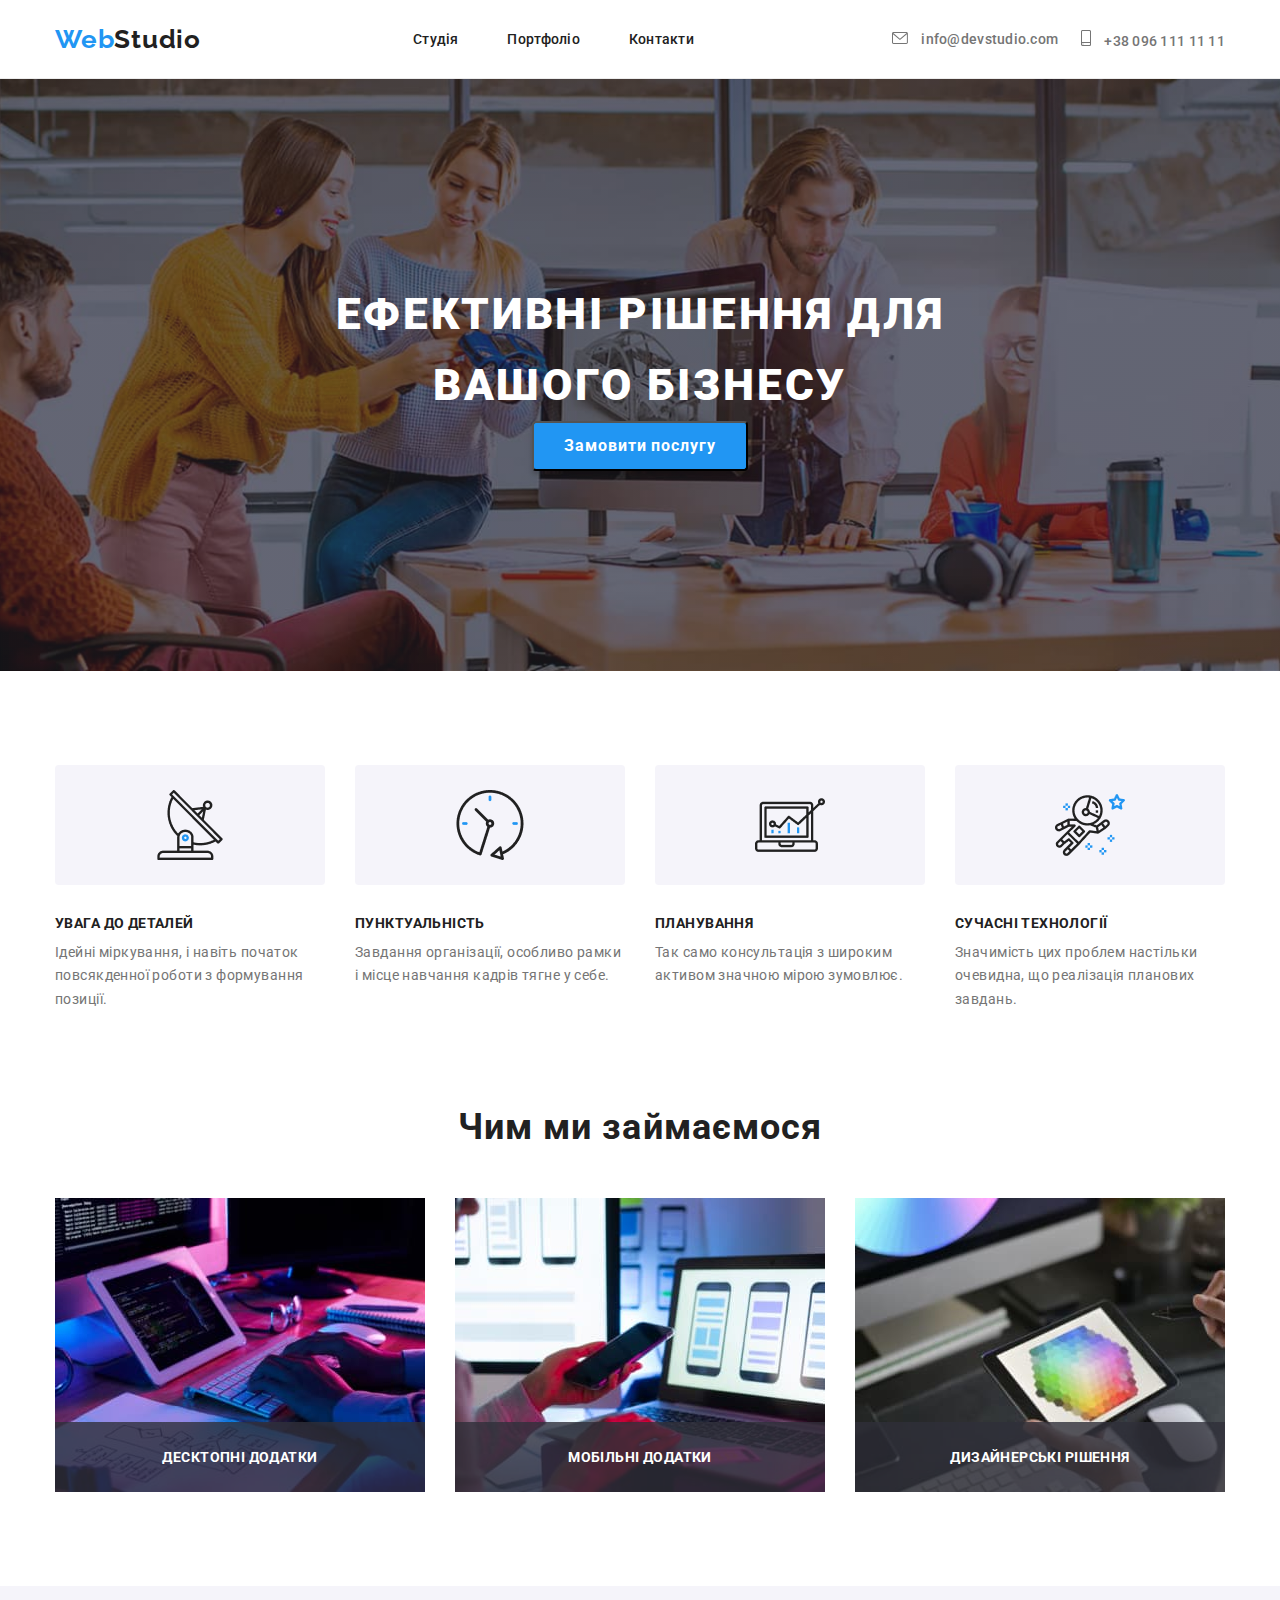
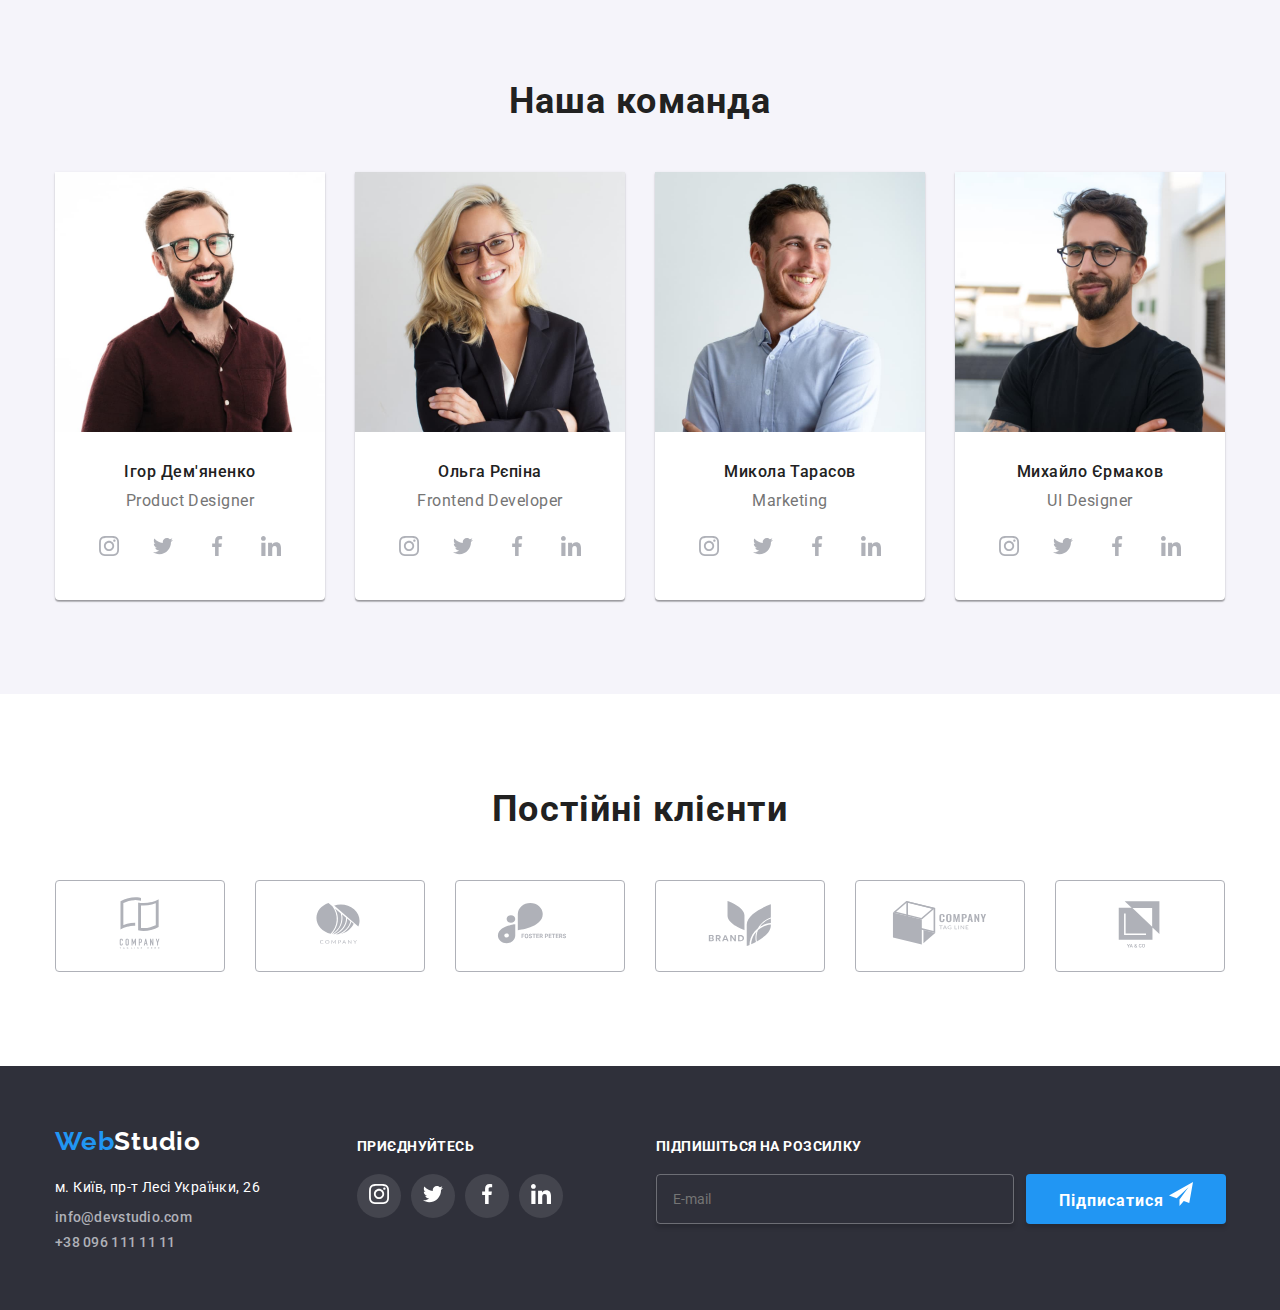
==== commit 1fde680e: "updated" ====
--- a/index.html
+++ b/index.html
@@ -147,7 +147,7 @@
             </form>
           </div>
         </section>
-        <section class="features" data-aos="flip-up" data-aos-duration="3000">
+        <section class="features">
           <div class="inner-container">
             <h2 class="visually-hidden">Perevagy</h2>
             <ul class="features-list">
@@ -182,7 +182,7 @@
             </ul>
           </div>
         </section>
-        <section class="works" data-aos="zoom-in-up">
+        <section class="works">
           <div class="inner-container">
             <h2 class="our-skills">Чим ми займаємося</h2>
             <ul class="works-list">
@@ -210,31 +210,13 @@
             </ul>
           </div>
         </section>
-        <section class="team" data-aos="fade-up">
+        <section class="team">
           <div class="inner-container">
             <h2 class="team__title">Наша команда</h2>
             <ul class="team-list">
               <li class="team-list__item">
                 <div class="team-list__thumb">
-                  <!-- <picture>
-                    <source
-                      class="img"
-                      srcset="img/igor.jpg 1x, img/igor@2x.jpg 2x"
-                      media="(min-width: 1200px)"
-                    />
-                    <source
-                      class="img"
-                      srcset="img/tablet/igor.jpg 1x, img/tablet/igor@2x.jpg 2x"
-                      media="(min-width: 768px)"
-                    />
-                    <source
-                      class="img"
-                      srcset="/img/phone/igor.jpg 1x, /img/phone/igor@2x.jpg"
-                      media="(max-width: 767px)"
-                    />
-
-                  </picture> -->
-                  <img class="img" src="img/igor.jpg" alt="Ігор Дем'яненко" />
+                  <img class="img" src="img/igor.jpg" srcset="img/igor.jpg 1x,img/igor@2x.jpg 2x" alt="Ігор Дем'яненко" />
                 </div>
                 <h3 class="team-list__name">Ігор Дем'яненко</h3>
                 <p class="team-list__text">Product Designer</p>
@@ -279,21 +261,7 @@
               </li>
               <li class="team-list__item">
                 <div class="team-list__thumb">
-                  <!-- <picture>
-                    <source class="img"
-                      srcset="img/olga.jpg 1x, img/olga@2x.jpg 2x"
-                      media="(min-width: 1200px)"
-                    />
-                    <source class="img"
-                      srcset="img/tablet/olga.jpg, /img/tablet/olga@2x.jpg 2x"
-                      media="(min-width: 768px)"
-                    />
-                    <source class="img"
-                      srcset="img/phone/olga.ipg, img/phone/olga@2x.jpg 2x"
-                      media="(max-width: 767px)"
-                    />
-                  </picture> -->
-                  <img class="img" src="img/olga.jpg" alt="Ольга Рєпіна" />
+                  <img class="img" src="img/olga.jpg" srcset="img/olga.jpg 1x,img/olga@2x.jpg 2x" alt="Ольга Рєпіна" />
                 </div>
                 <h3 class="team-list__name">Ольга Рєпіна</h3>
                 <p class="team-list__text">Frontend Developer</p>
@@ -338,28 +306,7 @@
               </li>
               <li class="team-list__item">
                 <div class="team-list__thumb">
-                  <!-- <picture>
-                    <source class="img"
-                      srcset="img/mykola.jpg 1x, img/mykola@2x.jpg 2x"
-                      media="(min-width: 1200px)"
-                    />
-                    <source class="img"
-                      srcset="
-                        /img/tablet/mykola.jpg   1x,
-                        img/tablet/mykola@2x.jpg
-                      "
-                      media="(min-width: 768px)"
-                    />
-                    <source class="img"
-                      srcset="
-                        /img/phone/mykola.jpg    1x,
-                        /img/phone/mykola@2x.jpg 2x
-                      "
-                      media="(max-width: 767px)"
-                    />
-                    
-                  </picture> -->
-                  <img class="img" src="img/mykola.jpg" alt="Микола Тарасов" />
+                  <img class="img" src="img/mykola.jpg" srcset="img/mykola.jpg 1x,img/mykola@2x.jpg 2x" alt="Микола Тарасов" />
                 </div>
                 <h3 class="team-list__name">Микола Тарасов</h3>
                 <p class="team-list__text">Marketing</p>
@@ -404,30 +351,9 @@
               </li>
               <li class="team-list__item">
                 <div class="team-list__thumb">
-                  <!-- <picture>
-                    <source class="img"
-                      srcset="img/mykhailo.jpg 1x, img/mykhailo@2x.jpg 2x"
-                      media="(min-width: 1200px)"
-                    />
-                    <source class="img"
-                      srcset="
-                        img/tablet/mykhailo.jpg    1x,
-                        img/tablet/mykhailo@2x.jpg 2x
-                      "
-                      media="(min-width: 768px)"
-                    />
-                    <source class="img"
-                      srcset="
-                        img/phone/mykhailo.jpg  1x,
-                        img/phone/mykhailo@2x.jpg 2x
-                      "
-                      media="(max-width: 767px)"
-                    />
-                    
-                  </picture> -->
                   <img
                     class="img"
-                    src="img/mykhailo.jpg"
+                    src="img/mykhailo.jpg" srcset="img/mykhailo.jpg 1x,img/mykhailo@2x.jpg 2x"
                     alt="Михайло Єрмаков"
                   />
                 </div>
@@ -475,7 +401,7 @@
             </ul>
           </div>
         </section>
-        <section class="customers" data-aos="fade-left">
+        <section class="customers">
           <div class="inner-container">
             <h2 class="customers__title">Постійні клієнти</h2>
             <ul class="customers-list">
--- a/css/main.min.css
+++ b/css/main.min.css
@@ -1 +1 @@
-.team-list__thumb>img,.works-list__item>img,.backdrop{width:100%;height:100%}.team-list__thumb>img,.works-list__item>img{-o-object-fit:cover;object-fit:cover;-o-object-position:center;object-position:center}.footer-links-list,.customers-list,.links-list,.team-list,.works-list,.socials-list,.nav-list,.header .inner-container__contacts,.header .inner-container{display:flex;justify-content:space-between}.footer-links-list__item,.customers-list__item,.links-list__item,.works-list__item:nth-child(n)::after,.modal-close,.backdrop{display:flex;align-items:center;justify-content:center}.join,.modal-list__label,.contacts-list,.pages-list{display:flex;flex-direction:column}.visually-hidden{position:absolute !important;clip:rect(1px 1px 1px 1px);clip:rect(1px, 1px, 1px, 1px);padding:0 !important;border:0 !important;height:1px !important;width:1px !important;overflow:hidden}.is-hidden{opacity:0;visibility:hidden;pointer-events:none}body{font-family:"Roboto",sans-serif;font-style:normal}h1,h3,p,h2,ul{margin:0;padding:0}li{list-style-type:none}.outer-container{max-width:1600px;min-width:320px;width:100%;margin:0 auto;background-color:#fff}.inner-container{max-width:1200px;min-width:320px;padding:0 15px;margin:0 auto;width:100%}@media screen and (max-width: 1199px){.inner-container{max-width:767px}}@media screen and (max-width: 767px){.inner-container{max-width:480px}}a{text-decoration:none}img,button{display:block}.header{border-bottom:1px solid #ececec;padding:24px 0}@media screen and (max-width: 1199px){.header{padding:21px 0}}@media screen and (max-width: 767px){.header{padding:10px 0}}.header .inner-container{align-items:center}.header .inner-container__contacts{width:333px;align-items:center;margin-left:74px}@media screen and (max-width: 1199px){.header .inner-container__contacts{display:flex;flex-direction:column;align-items:flex-start;max-width:141px;margin:0}}@media screen and (max-width: 767px){.header .inner-container__contacts{display:none}}.header .inner-container a:focus{color:#2196f3;transition:color 250ms ease-in}.contact__icon{margin-right:10px;fill:#757575}@media screen and (max-width: 1199px){.contact__icon{margin-right:8px}}.contact__icon--1{width:16px;height:12px}@media screen and (max-width: 1199px){.contact__icon--1{width:14px;height:10px}}.contact__icon--2{width:10px;height:16px}@media screen and (max-width: 1199px){.contact__icon--2{width:10px;height:14px}}.logo-link{font-family:"Raleway",sans-serif;font-size:26px;font-weight:700;letter-spacing:.03em;line-height:normal;text-decoration:none;text-transform:none;text-align:left;color:#212121;margin:0 88px 0 0}@media screen and (max-width: 1199px){.logo-link{width:134px;margin:0;font-size:24px}}.logo-link__web{color:#2196f3}@media screen and (max-width: 1199px){.logo-link__web{width:54px}}@media screen and (max-width: 767px){.navigation{display:none}}.nav-list{font-size:14px;font-weight:500;letter-spacing:.02em;line-height:normal;text-decoration:none;text-transform:none;text-align:left;width:281px}@media screen and (max-width: 767px){.nav-list{display:none}}.nav-list__item{position:relative}.nav-list__link{text-decoration:none;color:#212121}.nav-list a:hover{color:#2196f3}.nav-list__item::after{position:absolute;top:44px;left:0;content:"";width:100%;height:4px;border-radius:2px;background-color:#2196f3;transform:scaleX(0);transition:transform .5s;transform-origin:right}.nav-list__item:hover::after{transform:scaleX(1);transform-origin:left}.header-wrapper__contact-link{font-size:14px;font-weight:500;letter-spacing:.02em;line-height:normal;text-decoration:none;text-transform:none;text-align:left;color:#757575}@media screen and (max-width: 1199px){.header-wrapper__contact-link{width:145px;letter-spacing:.24px;font-size:12px}}.header-wrapper__contact-link:hover .contact__icon--1,.header-wrapper__contact-link:focus .contact__icon--1{fill:#2196f3;transition:fill 250ms ease-in}.header-wrapper__contact-link:hover .contact__icon--2,.header-wrapper__contact-link:focus .contact__icon--2{fill:#2196f3;transition:fill 250ms ease-in}.header-wrapper__contact-link:hover{color:#2196f3;transition:color 250ms ease-in}@media screen and (max-width: 1199px){.header-wrapper__contact-link:nth-child(2){margin-top:12px}}.btn-open__menu{display:none}@media screen and (max-width: 767px){.btn-open__menu{display:block;border:none;background-color:rgba(0,0,0,0)}}.menu__svg-open{display:none}@media screen and (max-width: 767px){.menu__svg-open{display:block;width:40px;height:40px}}.menu{position:fixed;top:0;right:0;z-index:101;width:100%;height:100%;min-width:320px;background-color:#fff;overflow:auto;padding:48px 40px}.menu__btn-close{position:absolute;top:10px;right:15px;width:40px;height:40px;border:none;background-color:rgba(0,0,0,0);cursor:pointer}.menu__btn-close:hover .menu__svg-close{fill:#2196f3}.menu__svg-close{width:19px;height:19px;fill:#212121}.pages-list{gap:35px;margin-bottom:302px}.pages-list__link{font-size:40px;font-weight:500;letter-spacing:.8px;line-height:normal;text-decoration:none;text-transform:none;text-align:center;color:#212121}.pages-list__link:hover{color:#2196f3}.contacts-list{gap:32px}.contacts-list__link--1{font-size:34px;font-weight:500;letter-spacing:.68px;line-height:normal;text-decoration:none;text-transform:none;text-align:center;color:#2196f3}.contacts-list__link--2{font-size:24px;font-weight:500;letter-spacing:.48px;line-height:normal;text-decoration:none;text-transform:none;text-align:center;color:#757575}.contacts-list__link--2:hover{color:#2196f3}.socials-list{margin-top:64px}.socials-list__link{font-size:18px;font-weight:500;letter-spacing:.36px;line-height:1.22;text-decoration:none;text-transform:none;text-align:center;color:#2196f3}.line{width:1px;height:22px;background-color:rgba(33,33,33,.2)}.hero{width:100%;padding-top:200px;padding-bottom:200px;background-color:#2f303a;background-image:linear-gradient(to right, rgba(47, 48, 58, 0.4), rgba(47, 48, 58, 0.4)),url("/img/background/desktop.jpg");background-position:center;background-repeat:no-repeat;background-size:cover}@media screen and (min-device-pixel-ratio: 2),(-webkit-min-device-pixel-ratio: 2),(min-resolution: 192dpi),(min-resolution: 2dppx){.hero{background-image:linear-gradient(to right, rgba(47, 48, 58, 0.4), rgba(47, 48, 58, 0.4)),url("/img/background/desktop@2x.png")}}@media screen and (max-width: 1199px){.hero{padding:118px 0;background-image:linear-gradient(to right, rgba(47, 48, 58, 0.4), rgba(47, 48, 58, 0.4)),url("/img/background/tablet.png")}}@media screen and (max-width: 1199px)and (min-device-pixel-ratio: 2),screen and (max-width: 1199px)and (-webkit-min-device-pixel-ratio: 2),screen and (max-width: 1199px)and (min-resolution: 192dpi),screen and (max-width: 1199px)and (min-resolution: 2dppx){.hero{background-image:linear-gradient(to right, rgba(47, 48, 58, 0.4), rgba(47, 48, 58, 0.4)),url("/img/background/tablet@2x.png")}}@media screen and (max-width: 767px){.hero{background-image:linear-gradient(to right, rgba(47, 48, 58, 0.4), rgba(47, 48, 58, 0.4)),url("/img/background/phone.png")}}@media screen and (max-width: 767px)and (min-device-pixel-ratio: 2),screen and (max-width: 767px)and (-webkit-min-device-pixel-ratio: 2),screen and (max-width: 767px)and (min-resolution: 192dpi),screen and (max-width: 767px)and (min-resolution: 2dppx){.hero{background-image:linear-gradient(to right, rgba(47, 48, 58, 0.4), rgba(47, 48, 58, 0.4)),url("/img/background/phone@2x.png")}}.hero__title{font-size:44px;font-weight:900;letter-spacing:.06em;line-height:1.61;text-decoration:none;text-transform:uppercase;text-align:center;color:#fff}@media screen and (max-width: 1199px){.hero__title{font-size:26px}}.hero__btn{font-size:16px;font-weight:700;letter-spacing:.06em;line-height:30px;text-decoration:none;text-transform:none;text-align:center;width:216px;height:50px;margin:0 auto;background-color:#2196f3;box-shadow:0px 4px 4px rgba(0,0,0,.15);border-radius:4px;color:#fff}@media screen and (max-width: 1199px){.hero__btn{width:200px;height:50px}}.backdrop{position:fixed;top:0;left:0;background-color:rgba(0,0,0,.3);z-index:99}.modal{position:fixed;padding:40px;border-radius:4px;z-index:100;background:#fff;box-shadow:0px 2px 1px 0px rgba(0,0,0,.2),0px 1px 1px 0px rgba(0,0,0,.14),0px 1px 3px 0px rgba(0,0,0,.12)}.modal__btn-submit{font-size:16px;font-weight:700;letter-spacing:.96px;line-height:30px;text-decoration:none;text-transform:none;text-align:center;width:200px;height:50px;border-radius:4px;background:#2196f3;box-shadow:0px 4px 4px 0px rgba(0,0,0,.15);color:#fff;border:none;margin:30px auto 0}@media screen and (max-width: 1199px){.modal__btn-submit{margin:30px auto 0}}.modal__text{font-size:14px;font-weight:400;letter-spacing:normal;line-height:1.71;text-decoration:none;text-transform:none;text-align:center;margin-top:20px}@media screen and (max-width: 1199px){.modal__text{font-size:12px;font-weight:400;letter-spacing:normal;line-height:normal;text-decoration:none;text-transform:none;text-align:left}}.modal-link{color:#2196f3;text-decoration:underline}.modal__title{font-size:20px;font-weight:700;letter-spacing:.6px;line-height:normal;text-decoration:none;text-transform:none;text-align:center;color:#212121;margin-bottom:12px}@media screen and (max-width: 1199px){.modal__title{max-width:370px;width:100%}}.modal__checkbox{width:16px;height:15px;margin-left:12px;margin-right:5px}.modal-list__input{margin-top:4px;margin-bottom:10px;max-width:448px;width:100%;height:40px;border-radius:4px;border:1px solid rgba(33,33,33,.2);outline:none;cursor:pointer}@media screen and (max-width: 1199px){.modal-list__input{max-width:370px}}.modal-list__input:hover,.modal-list__input:focus{border-radius:4px;border:1px solid #2196f3}.modal-list__icon:hover,.modal-list__icon:focus{fill:#2196f3;transition:fill 250ms ease}.modal-list__input:focus+.modal-list__icon{fill:#2196f3;transition:fill 250ms ease}.modal-list__input:hover+.modal-list__icon{fill:#2196f3;transition:fill 250ms ease}.modal-list__label{font-size:12px;font-weight:400;letter-spacing:.12px;line-height:normal;text-decoration:none;text-transform:none;text-align:left;color:#757575;position:relative}.modal-list__icon{width:18px;height:18px;position:absolute;top:29px;left:12px;cursor:pointer}.modal-list__textarea::-moz-placeholder{font-size:12px;font-weight:400;letter-spacing:.12px;line-height:normal;text-decoration:none;text-transform:none;text-align:left;color:rgba(117,117,117,.5)}.modal-list__textarea::placeholder{font-size:12px;font-weight:400;letter-spacing:.12px;line-height:normal;text-decoration:none;text-transform:none;text-align:left;color:rgba(117,117,117,.5)}.modal-list__textarea{resize:none;margin-top:4px;border-radius:4px;border:1px solid rgba(33,33,33,.2);padding:12px 16px}@media screen and (max-width: 1199px){.modal-list__textarea{max-width:370px;width:100%}}.modal-close{position:absolute;top:8px;right:8px;width:30px;height:30px;border-radius:50%;border-color:rgba(0,0,0,.1);background-color:#fff;cursor:pointer}.modal-close__icon{fill:#212121;width:18px;height:18px}.modal-close__icon:hover,.modal-close__icon:focus{fill:#2196f3;transition:fill 250ms ease}.features{padding-top:94px;padding-bottom:94px}@media screen and (max-width: 1199px){.features{padding-top:60px;padding-bottom:60px}}.features-list{display:flex;justify-content:space-between;margin:0 auto}@media screen and (max-width: 1199px){.features-list{display:flex;flex-wrap:wrap;gap:30px}}.features-list__item{width:270px}.features-list__item:nth-child(1) .features-list__subtitle::before{background-image:url("../img/icons/antenna.png")}.features-list__item:nth-child(2) .features-list__subtitle::before{background-image:url("../img/icons/clock.png")}.features-list__item:nth-child(3) .features-list__subtitle::before{background-image:url("../img/icons/diagram.png")}.features-list__item:nth-child(4) .features-list__subtitle::before{background-image:url("../img/icons/astronaut.png")}@media screen and (max-width: 1199px){.features-list__item{width:calc((100% - 30px)/2)}}@media screen and (max-width: 767px){.features-list__item{width:100%}}.features-list__svg{width:70px;height:70px;margin:25px 100px}@media screen and (max-width: 1199px){.features-list__svg{margin:25px 142px}}@media screen and (max-width: 767px){.features-list__svg{margin:25px 190px}}.features-list__subtitle{font-size:14px;font-weight:700;letter-spacing:.03em;line-height:normal;text-decoration:none;text-transform:uppercase;text-align:left;margin-bottom:10px;color:#212121}@media screen and (max-width: 767px){.features-list__subtitle{text-align:center}}.features-list__subtitle:nth-child(n)::before{display:block;content:"";width:100%;height:120px;border-radius:4px;background-color:#f5f4fa;background-position:center;background-repeat:no-repeat;margin-bottom:30px}.features-list__paragraf{font-size:14px;font-weight:400;letter-spacing:.03em;line-height:1.7;text-decoration:none;text-transform:none;text-align:left;color:#757575}.works{padding-bottom:94px}@media screen and (max-width: 1199px){.works{display:none}}.works-list{position:relative}.works-list__item:nth-child(n)::after{font-size:14px;font-weight:700;letter-spacing:.42px;line-height:normal;text-decoration:none;text-transform:uppercase;text-align:center;content:"";position:absolute;max-width:370px;width:100%;bottom:0;height:70px;background:rgba(47,48,58,.8);color:#fff}.works-list__item:nth-child(1)::after{content:"Десктопні додатки"}.works-list__item:nth-child(2)::after{content:"Мобільні додатки"}.works-list__item:nth-child(3)::after{content:"Дизайнерські рішення "}.works-list__item{max-width:370px;width:100%;height:294px}.works-list__item>img{display:block}.our-skills{font-size:36px;font-weight:700;letter-spacing:.03em;line-height:normal;text-decoration:none;text-transform:none;text-align:center;color:#212121;margin-top:0;margin-bottom:50px}.team{padding-top:94px;padding-bottom:94px;background-color:#f5f4fa}@media screen and (nax-width: 1199px){.team{padding:60px 15px}}.team__title{font-size:36px;font-weight:700;letter-spacing:.03em;line-height:normal;text-decoration:none;text-transform:none;text-align:center;margin-bottom:50px;color:#212121}@media screen and (max-width: 1199px){.team__title{margin-bottom:30px}}.team-list{margin:0 auto}@media screen and (max-width: 1199px){.team-list{display:flex;flex-wrap:wrap;row-gap:30px}}.team-list__text{font-size:16px;font-weight:400;letter-spacing:.03em;line-height:1.19;text-decoration:none;text-transform:none;text-align:center;color:#757575}.team-list__name{font-size:16px;font-weight:500;letter-spacing:.03em;line-height:1.19;text-decoration:none;text-transform:none;text-align:center;margin-bottom:10px;color:#212121}.team-list__item{background-color:#fff;box-shadow:0px 1px 3px rgba(0,0,0,.12),0px 1px 1px rgba(0,0,0,.14),0px 2px 1px rgba(0,0,0,.2);border-radius:0px 0px 4px 4px;padding-bottom:30px}@media screen and (max-width: 1199px){.team-list__item{padding-bottom:24px}}.team-list__thumb{width:270px;height:260px;margin-bottom:30px}@media screen and (max-width: 1199px){.team-list__thumb{width:354px;height:374px}}@media screen and (max-width: 767px){.team-list__thumb{width:450px;height:460px}}@media screen and (max-width: 480px){.team-list__thumb{min-width:290px;max-width:450px;width:100%}}.team-list__thumb>img{display:block}.links-list{width:206px;margin:16px auto 0}.links-list__svg{width:20px;height:20px;fill:#afb1b8}.links-list__item{width:44px;height:44px}.links-list__item:hover .links-list__svg{fill:#fff;transition:fill 500ms linear}.links-list__item:focus .links-list__svg{fill:#fff;transition:fill 500ms linear}.links-list__item:hover{border-radius:50%;background-color:#2196f3;transition:background-color 500ms linear}.links-list__item:focus{border-radius:50%;background-color:#2196f3;transition:background-color 500ms linear}.customers{padding-top:94px;padding-bottom:94px}@media screen and (max-width: 1199px){.customers{padding:60px 0}}.customers__title{font-size:36px;font-weight:700;letter-spacing:1.08px;line-height:normal;text-decoration:none;text-transform:none;text-align:center;color:#212121;margin-bottom:50px}@media screen and (max-width: 1199px){.customers__title{font-size:28px;font-weight:700;letter-spacing:.84px;line-height:normal;text-decoration:none;text-transform:none;text-align:center;margin:0 auto 30px}}.customers-list{margin:0 auto}@media screen and (max-width: 1199px){.customers-list{flex-wrap:wrap;gap:30px}}.customers-list__item{border:1px solid #afb1b8;width:170px;height:92px;border-radius:4px}@media screen and (max-width: 1199px){.customers-list__item{width:calc((100% - 60px)/3)}}@media screen and (max-width: 767px){.customers-list__item{width:calc((100% - 30px)/2)}}.customers-list__item:hover .customers-list__svg{fill:#2196f3;transition:fill 500ms ease-in}.customers-list__item:hover{border:1px solid #2196f3;transition:border 500ms ease-in}.customers-list__item:focus .customers-list__svg{fill:#2196f3;transition:fill 500ms ease-in}.customers-list__item:focus{border:1px solid #2196f3;transition:border 500ms ease-in}.customers-list__svg{width:106px;height:60px}.customers-list__svg{fill:#afb1b8}.footer{background-color:#2f303a;padding:60px 0}.footer .inner-container{display:flex}@media screen and (max-width: 1199px){.footer .inner-container{flex-wrap:wrap;justify-content:space-around;align-items:baseline;gap:60px}}.address{width:232px;margin-right:70px}@media screen and (max-width: 1199px){.address{text-align:center;margin-right:0}}.address__street{display:flex;flex-direction:column;gap:9px}@media screen and (max-width: 1199px){.address__street{justify-content:center;align-items:center;gap:8px}}.address__city{font-size:14px;font-weight:400;letter-spacing:.03em;line-height:1.71;text-decoration:none;text-transform:none;text-align:left;margin-top:20px;font-style:normal;color:#fff}.address__city:hover,.address__city:focus{color:#2196f3;transition:color 500ms ease-out}.address__link{font-size:14px;font-weight:500;letter-spacing:.02em;line-height:normal;text-decoration:none;text-transform:none;text-align:left;text-decoration:none;color:#afb1b8;font-style:normal}.address__link:hover,.address__link:focus{color:#2196f3;transition:color 500ms ease-out}@media screen and (max-width: 1199px){.address__link{font-size:14px;font-weight:400;letter-spacing:.02em;line-height:normal;text-decoration:none;text-transform:none;text-align:center}}.logo__link{font-family:"Raleway",sans-serif;font-size:26px;font-weight:700;letter-spacing:.03em;line-height:normal;text-decoration:none;text-transform:none;text-align:left;color:#fff}@media screen and (max-width: 1199px){.logo__link{font-size:24px}}.join{padding-top:12px}@media screen and (max-width: 1199px){.join{padding:0;justify-content:center;align-items:center}}.join__title{color:#fff;font-size:14px;font-weight:700;letter-spacing:.42px;line-height:normal;text-decoration:none;text-transform:uppercase;text-align:left;margin-bottom:20px}.footer-links-list{width:206px}.footer-links-list__item{width:44px;height:44px;border-radius:50%;background-color:rgba(255,255,255,.1)}.footer-links-list__item:hover{border-radius:50%;background-color:#2196f3;transition:background-color 1s ease}.footer-links-list__item:focus{border-radius:50%;background-color:#2196f3;transition:background-color 1s ease}.footer-links-list__svg{width:20px;height:20px;fill:#fff}.telegram{max-width:570px;width:100%;padding-top:12px}@media screen and (max-width: 1199px){.telegram{max-width:450px}}.footer-form{display:flex;align-items:flex-end;position:relative;left:93px}@media screen and (max-width: 1199px){.footer-form{flex-direction:column;align-items:center;gap:20px;position:static}}.footer-form__input{max-width:358px;width:100%;height:50px;border-radius:4px;border:1px solid rgba(255,255,255,.3);background:rgba(33,150,243,0);box-shadow:0px 4px 4px 0px rgba(0,0,0,.15);padding-left:16px;outline:none;color:#fff;cursor:pointer;margin-top:20px;margin-right:12px}@media screen and (max-width: 1199px){.footer-form__input{max-width:450px}}@media screen and (max-width: 451px){.footer-form__input{max-width:320px}}.footer-form__label{display:block;font-size:14px;font-weight:700;letter-spacing:.42px;line-height:normal;text-decoration:none;text-transform:uppercase;text-align:left;color:#fff}@media screen and (max-width: 1199px){.footer-form__label{text-align:center}}.footer-form__icon{width:24px;height:24px;fill:#fff}.footer-form__btn{font-size:16px;font-weight:700;letter-spacing:.96px;line-height:30px;text-decoration:none;text-transform:none;text-align:center;width:200px;height:50px;border-radius:4px;background:#2196f3;box-shadow:0px 4px 4px 0px rgba(0,0,0,.15);border:none;color:#fff;position:absolute;left:370px;animation:back 10s linear 500ms infinite}@media screen and (max-width: 1199px){.footer-form__btn{position:static}}@keyframes back{0%{background-color:red}25%{background-color:green}50%{background-color:#000}75%{background-color:purple}100%{background-color:#2196f3}}/*# sourceMappingURL=main.min.css.map */+.team-list__thumb img,.works-list__item>img,.backdrop{width:100%;height:100%}.team-list__thumb img,.works-list__item>img{-o-object-fit:cover;object-fit:cover;-o-object-position:center;object-position:center}.footer-links-list,.customers-list,.links-list,.team-list,.works-list,.socials-list,.nav-list,.header .inner-container__contacts,.header .inner-container{display:flex;justify-content:space-between}.footer-links-list__item,.customers-list__item,.links-list__item,.works-list__item:nth-child(n)::after,.modal-close,.backdrop{display:flex;align-items:center;justify-content:center}.join,.modal-list__label,.contacts-list,.pages-list{display:flex;flex-direction:column}.visually-hidden{position:absolute !important;clip:rect(1px 1px 1px 1px);clip:rect(1px, 1px, 1px, 1px);padding:0 !important;border:0 !important;height:1px !important;width:1px !important;overflow:hidden}.is-hidden{opacity:0;visibility:hidden;pointer-events:none}body{font-family:"Roboto",sans-serif;font-style:normal}h1,h3,p,h2,ul{margin:0;padding:0}li{list-style-type:none}.outer-container{max-width:1600px;min-width:320px;width:100%;margin:0 auto;background-color:#fff}.inner-container{max-width:1200px;min-width:320px;padding:0 15px;margin:0 auto;width:100%}@media screen and (max-width: 1199px){.inner-container{max-width:767px}}@media screen and (max-width: 767px){.inner-container{max-width:480px}}a{text-decoration:none}img,button{display:block}.header{border-bottom:1px solid #ececec;padding:24px 0}@media screen and (max-width: 1199px){.header{padding:21px 0}}@media screen and (max-width: 767px){.header{padding:10px 0}}.header .inner-container{align-items:center}.header .inner-container__contacts{width:333px;align-items:center;margin-left:74px}@media screen and (max-width: 1199px){.header .inner-container__contacts{display:flex;flex-direction:column;align-items:flex-start;max-width:141px;margin:0}}@media screen and (max-width: 767px){.header .inner-container__contacts{display:none}}.header .inner-container a:focus{color:#2196f3;transition:color 250ms ease-in}.contact__icon{margin-right:10px;fill:#757575}@media screen and (max-width: 1199px){.contact__icon{margin-right:8px}}.contact__icon--1{width:16px;height:12px}@media screen and (max-width: 1199px){.contact__icon--1{width:14px;height:10px}}.contact__icon--2{width:10px;height:16px}@media screen and (max-width: 1199px){.contact__icon--2{width:10px;height:14px}}.logo-link{font-family:"Raleway",sans-serif;font-size:26px;font-weight:700;letter-spacing:.03em;line-height:normal;text-decoration:none;text-transform:none;text-align:left;color:#212121;margin:0 88px 0 0}@media screen and (max-width: 1199px){.logo-link{width:134px;margin:0;font-size:24px}}.logo-link__web{color:#2196f3}@media screen and (max-width: 1199px){.logo-link__web{width:54px}}@media screen and (max-width: 767px){.navigation{display:none}}.nav-list{font-size:14px;font-weight:500;letter-spacing:.02em;line-height:normal;text-decoration:none;text-transform:none;text-align:left;width:281px}@media screen and (max-width: 767px){.nav-list{display:none}}.nav-list__item{position:relative}.nav-list__link{text-decoration:none;color:#212121}.nav-list a:hover{color:#2196f3}.nav-list__item::after{position:absolute;top:44px;left:0;content:"";width:100%;height:4px;border-radius:2px;background-color:#2196f3;transform:scaleX(0);transition:transform .5s;transform-origin:right}.nav-list__item:hover::after{transform:scaleX(1);transform-origin:left}.header-wrapper__contact-link{font-size:14px;font-weight:500;letter-spacing:.02em;line-height:normal;text-decoration:none;text-transform:none;text-align:left;color:#757575}@media screen and (max-width: 1199px){.header-wrapper__contact-link{width:145px;letter-spacing:.24px;font-size:12px}}.header-wrapper__contact-link:hover .contact__icon--1,.header-wrapper__contact-link:focus .contact__icon--1{fill:#2196f3;transition:fill 250ms ease-in}.header-wrapper__contact-link:hover .contact__icon--2,.header-wrapper__contact-link:focus .contact__icon--2{fill:#2196f3;transition:fill 250ms ease-in}.header-wrapper__contact-link:hover{color:#2196f3;transition:color 250ms ease-in}@media screen and (max-width: 1199px){.header-wrapper__contact-link:nth-child(2){margin-top:12px}}.btn-open__menu{display:none}@media screen and (max-width: 767px){.btn-open__menu{display:block;border:none;background-color:rgba(0,0,0,0)}}.menu__svg-open{display:none}@media screen and (max-width: 767px){.menu__svg-open{display:block;width:40px;height:40px}}.menu{position:fixed;top:0;right:0;z-index:101;width:100%;height:100%;min-width:320px;background-color:#fff;overflow:auto;padding:48px 40px}.menu__btn-close{position:absolute;top:10px;right:15px;width:40px;height:40px;border:none;background-color:rgba(0,0,0,0);cursor:pointer}.menu__btn-close:hover .menu__svg-close{fill:#2196f3}.menu__svg-close{width:19px;height:19px;fill:#212121}.pages-list{gap:35px;margin-bottom:302px}.pages-list__link{font-size:40px;font-weight:500;letter-spacing:.8px;line-height:normal;text-decoration:none;text-transform:none;text-align:center;color:#212121}.pages-list__link:hover{color:#2196f3}.contacts-list{gap:32px}.contacts-list__link--1{font-size:34px;font-weight:500;letter-spacing:.68px;line-height:normal;text-decoration:none;text-transform:none;text-align:center;color:#2196f3}.contacts-list__link--2{font-size:24px;font-weight:500;letter-spacing:.48px;line-height:normal;text-decoration:none;text-transform:none;text-align:center;color:#757575}.contacts-list__link--2:hover{color:#2196f3}.socials-list{margin-top:64px}.socials-list__link{font-size:18px;font-weight:500;letter-spacing:.36px;line-height:1.22;text-decoration:none;text-transform:none;text-align:center;color:#2196f3}.line{width:1px;height:22px;background-color:rgba(33,33,33,.2)}@media screen and (min-width: 768px){.menu{display:none}}.hero{width:100%;padding-top:200px;padding-bottom:200px;background-color:#2f303a;background-image:linear-gradient(to right, rgba(47, 48, 58, 0.4), rgba(47, 48, 58, 0.4)),url("/img/background/desktop.jpg");background-position:center;background-repeat:no-repeat;background-size:cover}@media screen and (min-device-pixel-ratio: 2),(-webkit-min-device-pixel-ratio: 2),(min-resolution: 192dpi),(min-resolution: 2dppx){.hero{background-image:linear-gradient(to right, rgba(47, 48, 58, 0.4), rgba(47, 48, 58, 0.4)),url("/img/background/desktop@2x.png")}}@media screen and (max-width: 1199px){.hero{padding:118px 0;background-image:linear-gradient(to right, rgba(47, 48, 58, 0.4), rgba(47, 48, 58, 0.4)),url("/img/background/tablet.png")}}@media screen and (max-width: 1199px)and (min-device-pixel-ratio: 2),screen and (max-width: 1199px)and (-webkit-min-device-pixel-ratio: 2),screen and (max-width: 1199px)and (min-resolution: 192dpi),screen and (max-width: 1199px)and (min-resolution: 2dppx){.hero{background-image:linear-gradient(to right, rgba(47, 48, 58, 0.4), rgba(47, 48, 58, 0.4)),url("/img/background/tablet@2x.png")}}@media screen and (max-width: 767px){.hero{background-image:linear-gradient(to right, rgba(47, 48, 58, 0.4), rgba(47, 48, 58, 0.4)),url("/img/background/phone.png")}}@media screen and (max-width: 767px)and (min-device-pixel-ratio: 2),screen and (max-width: 767px)and (-webkit-min-device-pixel-ratio: 2),screen and (max-width: 767px)and (min-resolution: 192dpi),screen and (max-width: 767px)and (min-resolution: 2dppx){.hero{background-image:linear-gradient(to right, rgba(47, 48, 58, 0.4), rgba(47, 48, 58, 0.4)),url("/img/background/phone@2x.png")}}.hero__title{font-size:44px;font-weight:900;letter-spacing:.06em;line-height:1.61;text-decoration:none;text-transform:uppercase;text-align:center;color:#fff}@media screen and (max-width: 1199px){.hero__title{font-size:26px}}.hero__btn{font-size:16px;font-weight:700;letter-spacing:.06em;line-height:30px;text-decoration:none;text-transform:none;text-align:center;width:216px;height:50px;margin:0 auto;background-color:#2196f3;box-shadow:0px 4px 4px rgba(0,0,0,.15);border-radius:4px;color:#fff}@media screen and (max-width: 1199px){.hero__btn{width:200px;height:50px}}.backdrop{position:fixed;top:0;left:0;background-color:rgba(0,0,0,.3);z-index:99}.modal{position:fixed;max-width:528px;width:100%;max-height:581px;height:100%;overflow:auto;padding:40px;border-radius:4px;z-index:100;background:#fff;box-shadow:0px 2px 1px 0px rgba(0,0,0,.2),0px 1px 1px 0px rgba(0,0,0,.14),0px 1px 3px 0px rgba(0,0,0,.12)}.modal__btn-submit{font-size:16px;font-weight:700;letter-spacing:.96px;line-height:30px;text-decoration:none;text-transform:none;text-align:center;width:200px;height:50px;border-radius:4px;background:#2196f3;box-shadow:0px 4px 4px 0px rgba(0,0,0,.15);color:#fff;border:none;margin:30px auto 0}.modal__text{font-size:14px;font-weight:400;letter-spacing:normal;line-height:1.71;text-decoration:none;text-transform:none;text-align:center;margin-top:20px}@media screen and (max-width: 1199px){.modal__text{font-size:12px;font-weight:400;letter-spacing:normal;line-height:normal;text-decoration:none;text-transform:none;text-align:left}}.modal-link{color:#2196f3;text-decoration:underline}.modal__title{font-size:20px;font-weight:700;letter-spacing:.6px;line-height:normal;text-decoration:none;text-transform:none;text-align:center;color:#212121;margin-bottom:12px}@media screen and (max-width: 1199px){.modal__title{max-width:370px;width:100%}}.modal__checkbox{width:16px;height:15px;margin-left:12px;margin-right:5px}.modal-list__input{margin-top:4px;margin-bottom:10px;max-width:448px;width:100%;height:40px;border-radius:4px;border:1px solid rgba(33,33,33,.2);outline:none;cursor:pointer}@media screen and (max-width: 1199px){.modal-list__input{max-width:370px}}.modal-list__input:hover,.modal-list__input:focus{border-radius:4px;border:1px solid #2196f3}.modal-list__icon:hover,.modal-list__icon:focus{fill:#2196f3;transition:fill 250ms ease}.modal-list__input:focus+.modal-list__icon{fill:#2196f3;transition:fill 250ms ease}.modal-list__input:hover+.modal-list__icon{fill:#2196f3;transition:fill 250ms ease}.modal-list__label{font-size:12px;font-weight:400;letter-spacing:.12px;line-height:normal;text-decoration:none;text-transform:none;text-align:left;color:#757575;position:relative}.modal-list__icon{width:18px;height:18px;position:absolute;top:29px;left:12px;cursor:pointer}.modal-list__textarea::-moz-placeholder{font-size:12px;font-weight:400;letter-spacing:.12px;line-height:normal;text-decoration:none;text-transform:none;text-align:left;color:rgba(117,117,117,.5)}.modal-list__textarea::placeholder{font-size:12px;font-weight:400;letter-spacing:.12px;line-height:normal;text-decoration:none;text-transform:none;text-align:left;color:rgba(117,117,117,.5)}.modal-list__textarea{max-height:120px;height:100%;resize:none;margin-top:4px;border-radius:4px;border:1px solid rgba(33,33,33,.2);padding:12px 16px}@media screen and (max-width: 1199px){.modal-list__textarea{max-width:370px;width:100%}}.modal-close{position:absolute;top:8px;right:8px;width:30px;height:30px;border-radius:50%;border-color:rgba(0,0,0,.1);background-color:#fff;cursor:pointer}.modal-close__icon{fill:#212121;width:18px;height:18px}.modal-close__icon:hover,.modal-close__icon:focus{fill:#2196f3;transition:fill 250ms ease}.features{padding-top:94px;padding-bottom:94px}@media screen and (max-width: 1199px){.features{padding-top:60px;padding-bottom:60px}}.features-list{display:flex;justify-content:space-between;margin:0 auto}@media screen and (max-width: 1199px){.features-list{display:flex;flex-wrap:wrap;gap:30px}}.features-list__item{width:270px}.features-list__item:nth-child(1) .features-list__subtitle::before{background-image:url("../img/icons/antenna.png")}.features-list__item:nth-child(2) .features-list__subtitle::before{background-image:url("../img/icons/clock.png")}.features-list__item:nth-child(3) .features-list__subtitle::before{background-image:url("../img/icons/diagram.png")}.features-list__item:nth-child(4) .features-list__subtitle::before{background-image:url("../img/icons/astronaut.png")}@media screen and (max-width: 1199px){.features-list__item{width:calc((100% - 30px)/2)}}@media screen and (max-width: 767px){.features-list__item{width:100%}}.features-list__svg{width:70px;height:70px;margin:25px 100px}@media screen and (max-width: 1199px){.features-list__svg{margin:25px 142px}}@media screen and (max-width: 767px){.features-list__svg{margin:25px 190px}}.features-list__subtitle{font-size:14px;font-weight:700;letter-spacing:.03em;line-height:normal;text-decoration:none;text-transform:uppercase;text-align:left;margin-bottom:10px;color:#212121}@media screen and (max-width: 767px){.features-list__subtitle{text-align:center}}.features-list__subtitle:nth-child(n)::before{display:block;content:"";width:100%;height:120px;border-radius:4px;background-color:#f5f4fa;background-position:center;background-repeat:no-repeat;margin-bottom:30px}.features-list__paragraf{font-size:14px;font-weight:400;letter-spacing:.03em;line-height:1.7;text-decoration:none;text-transform:none;text-align:left;color:#757575}.works{padding-bottom:94px}@media screen and (max-width: 1199px){.works{display:none}}.works-list{position:relative}.works-list__item:nth-child(n)::after{font-size:14px;font-weight:700;letter-spacing:.42px;line-height:normal;text-decoration:none;text-transform:uppercase;text-align:center;content:"";position:absolute;max-width:370px;width:100%;bottom:0;height:70px;background:rgba(47,48,58,.8);color:#fff}.works-list__item:nth-child(1)::after{content:"Десктопні додатки"}.works-list__item:nth-child(2)::after{content:"Мобільні додатки"}.works-list__item:nth-child(3)::after{content:"Дизайнерські рішення "}.works-list__item{max-width:370px;width:100%;height:294px}.works-list__item>img{display:block}.our-skills{font-size:36px;font-weight:700;letter-spacing:.03em;line-height:normal;text-decoration:none;text-transform:none;text-align:center;color:#212121;margin-top:0;margin-bottom:50px}.team{padding-top:94px;padding-bottom:94px;background-color:#f5f4fa}@media screen and (nax-width: 1199px){.team{padding:60px 15px}}.team__title{font-size:36px;font-weight:700;letter-spacing:.03em;line-height:normal;text-decoration:none;text-transform:none;text-align:center;margin-bottom:50px;color:#212121}@media screen and (max-width: 1199px){.team__title{margin-bottom:30px}}.team-list{margin:0 auto}@media screen and (max-width: 1199px){.team-list{display:flex;flex-wrap:wrap;row-gap:30px}}.team-list__text{font-size:16px;font-weight:400;letter-spacing:.03em;line-height:1.19;text-decoration:none;text-transform:none;text-align:center;color:#757575}.team-list__name{font-size:16px;font-weight:500;letter-spacing:.03em;line-height:1.19;text-decoration:none;text-transform:none;text-align:center;margin-bottom:10px;color:#212121}.team-list__item{background-color:#fff;box-shadow:0px 1px 3px rgba(0,0,0,.12),0px 1px 1px rgba(0,0,0,.14),0px 2px 1px rgba(0,0,0,.2);border-radius:0px 0px 4px 4px;padding-bottom:30px}@media screen and (max-width: 1199px){.team-list__item{padding-bottom:24px}}.team-list__thumb{width:270px;height:260px;margin-bottom:30px}@media screen and (max-width: 1199px){.team-list__thumb{width:354px;height:374px}}@media screen and (max-width: 767px){.team-list__thumb{width:450px;height:460px}}@media screen and (max-width: 480px){.team-list__thumb{min-width:290px;max-width:450px;width:100%}}.team-list__thumb img{display:block}.links-list{width:206px;margin:16px auto 0}.links-list__svg{width:20px;height:20px;fill:#afb1b8}.links-list__item{width:44px;height:44px}.links-list__item:hover .links-list__svg{fill:#fff;transition:fill 500ms linear}.links-list__item:focus .links-list__svg{fill:#fff;transition:fill 500ms linear}.links-list__item:hover{border-radius:50%;background-color:#2196f3;transition:background-color 500ms linear}.links-list__item:focus{border-radius:50%;background-color:#2196f3;transition:background-color 500ms linear}.customers{padding-top:94px;padding-bottom:94px}@media screen and (max-width: 1199px){.customers{padding:60px 0}}.customers__title{font-size:36px;font-weight:700;letter-spacing:1.08px;line-height:normal;text-decoration:none;text-transform:none;text-align:center;color:#212121;margin-bottom:50px}@media screen and (max-width: 1199px){.customers__title{font-size:28px;font-weight:700;letter-spacing:.84px;line-height:normal;text-decoration:none;text-transform:none;text-align:center;margin:0 auto 30px}}.customers-list{margin:0 auto}@media screen and (max-width: 1199px){.customers-list{flex-wrap:wrap;gap:30px}}.customers-list__item{border:1px solid #afb1b8;width:170px;height:92px;border-radius:4px}@media screen and (max-width: 1199px){.customers-list__item{width:calc((100% - 60px)/3)}}@media screen and (max-width: 767px){.customers-list__item{width:calc((100% - 30px)/2)}}.customers-list__item:hover .customers-list__svg{fill:#2196f3;transition:fill 500ms ease-in}.customers-list__item:hover{border:1px solid #2196f3;transition:border 500ms ease-in}.customers-list__item:focus .customers-list__svg{fill:#2196f3;transition:fill 500ms ease-in}.customers-list__item:focus{border:1px solid #2196f3;transition:border 500ms ease-in}.customers-list__svg{width:106px;height:60px}.customers-list__svg{fill:#afb1b8}.footer{background-color:#2f303a;padding:60px 0}.footer .inner-container{display:flex}@media screen and (max-width: 1199px){.footer .inner-container{flex-wrap:wrap;justify-content:space-around;align-items:baseline;gap:60px}}.address{width:232px;margin-right:70px}@media screen and (max-width: 1199px){.address{text-align:center;margin-right:0}}.address__street{display:flex;flex-direction:column;gap:9px}@media screen and (max-width: 1199px){.address__street{justify-content:center;align-items:center;gap:8px}}.address__city{font-size:14px;font-weight:400;letter-spacing:.03em;line-height:1.71;text-decoration:none;text-transform:none;text-align:left;margin-top:20px;font-style:normal;color:#fff}.address__city:hover,.address__city:focus{color:#2196f3;transition:color 500ms ease-out}.address__link{font-size:14px;font-weight:500;letter-spacing:.02em;line-height:normal;text-decoration:none;text-transform:none;text-align:left;text-decoration:none;color:#afb1b8;font-style:normal}.address__link:hover,.address__link:focus{color:#2196f3;transition:color 500ms ease-out}@media screen and (max-width: 1199px){.address__link{font-size:14px;font-weight:400;letter-spacing:.02em;line-height:normal;text-decoration:none;text-transform:none;text-align:center}}.logo__link{font-family:"Raleway",sans-serif;font-size:26px;font-weight:700;letter-spacing:.03em;line-height:normal;text-decoration:none;text-transform:none;text-align:left;color:#fff}@media screen and (max-width: 1199px){.logo__link{font-size:24px}}.join{padding-top:12px}@media screen and (max-width: 1199px){.join{padding:0;justify-content:center;align-items:center}}.join__title{color:#fff;font-size:14px;font-weight:700;letter-spacing:.42px;line-height:normal;text-decoration:none;text-transform:uppercase;text-align:left;margin-bottom:20px}.footer-links-list{width:206px}.footer-links-list__item{width:44px;height:44px;border-radius:50%;background-color:rgba(255,255,255,.1)}.footer-links-list__item:hover{border-radius:50%;background-color:#2196f3;transition:background-color 1s ease}.footer-links-list__item:focus{border-radius:50%;background-color:#2196f3;transition:background-color 1s ease}.footer-links-list__svg{width:20px;height:20px;fill:#fff}.telegram{max-width:570px;width:100%;padding-top:12px}@media screen and (max-width: 1199px){.telegram{max-width:450px}}.footer-form{display:flex;align-items:flex-end;position:relative;left:93px}@media screen and (max-width: 1199px){.footer-form{flex-direction:column;align-items:center;gap:20px;position:static}}.footer-form__input{max-width:358px;width:100%;height:50px;border-radius:4px;border:1px solid rgba(255,255,255,.3);background:rgba(33,150,243,0);box-shadow:0px 4px 4px 0px rgba(0,0,0,.15);padding-left:16px;outline:none;color:#fff;cursor:pointer;margin-top:20px;margin-right:12px}@media screen and (max-width: 1199px){.footer-form__input{max-width:450px}}@media screen and (max-width: 451px){.footer-form__input{max-width:320px}}.footer-form__label{display:block;font-size:14px;font-weight:700;letter-spacing:.42px;line-height:normal;text-decoration:none;text-transform:uppercase;text-align:left;color:#fff}@media screen and (max-width: 1199px){.footer-form__label{text-align:center}}.footer-form__icon{width:24px;height:24px;fill:#fff}.footer-form__btn{font-size:16px;font-weight:700;letter-spacing:.96px;line-height:30px;text-decoration:none;text-transform:none;text-align:center;width:200px;height:50px;border-radius:4px;background:#2196f3;box-shadow:0px 4px 4px 0px rgba(0,0,0,.15);border:none;color:#fff;position:absolute;left:370px;animation:back 10s linear 500ms infinite}@media screen and (max-width: 1199px){.footer-form__btn{position:static}}@keyframes back{0%{background-color:red}25%{background-color:green}50%{background-color:#000}75%{background-color:purple}100%{background-color:#2196f3}}/*# sourceMappingURL=main.min.css.map */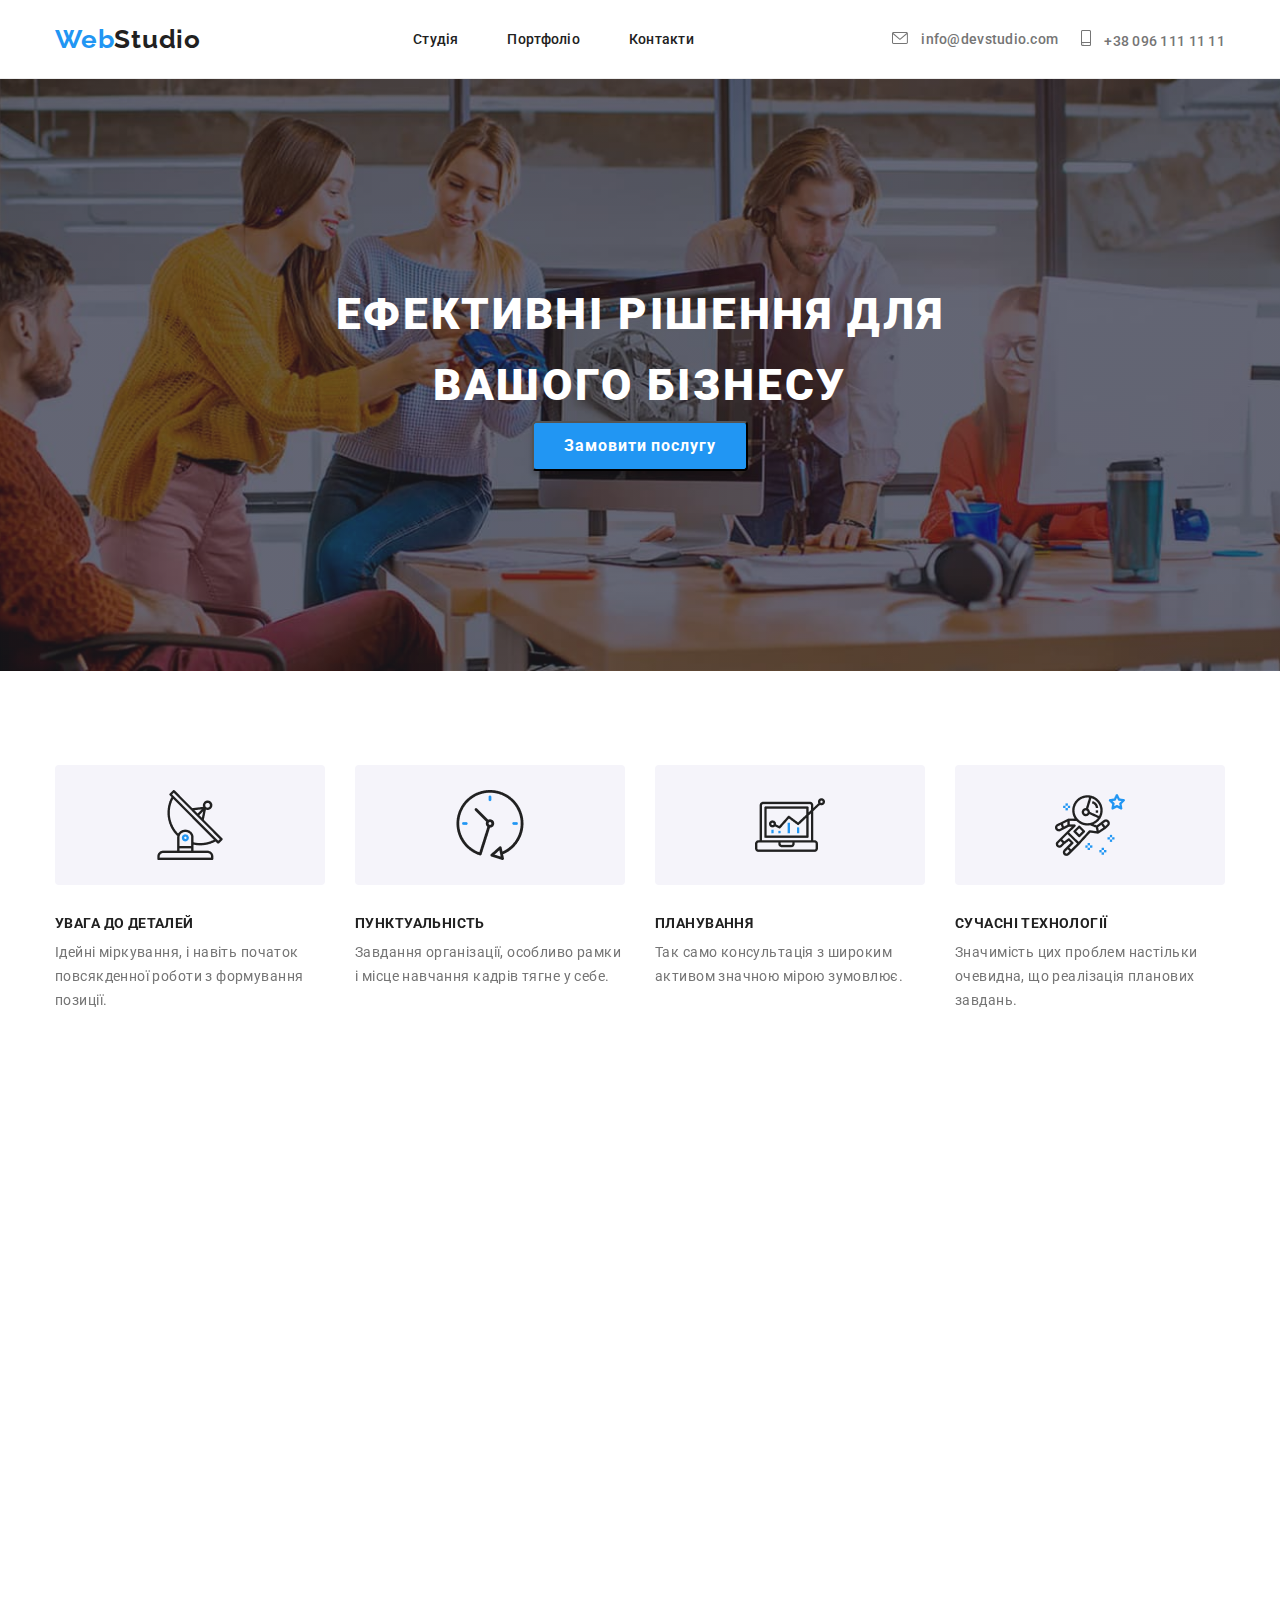
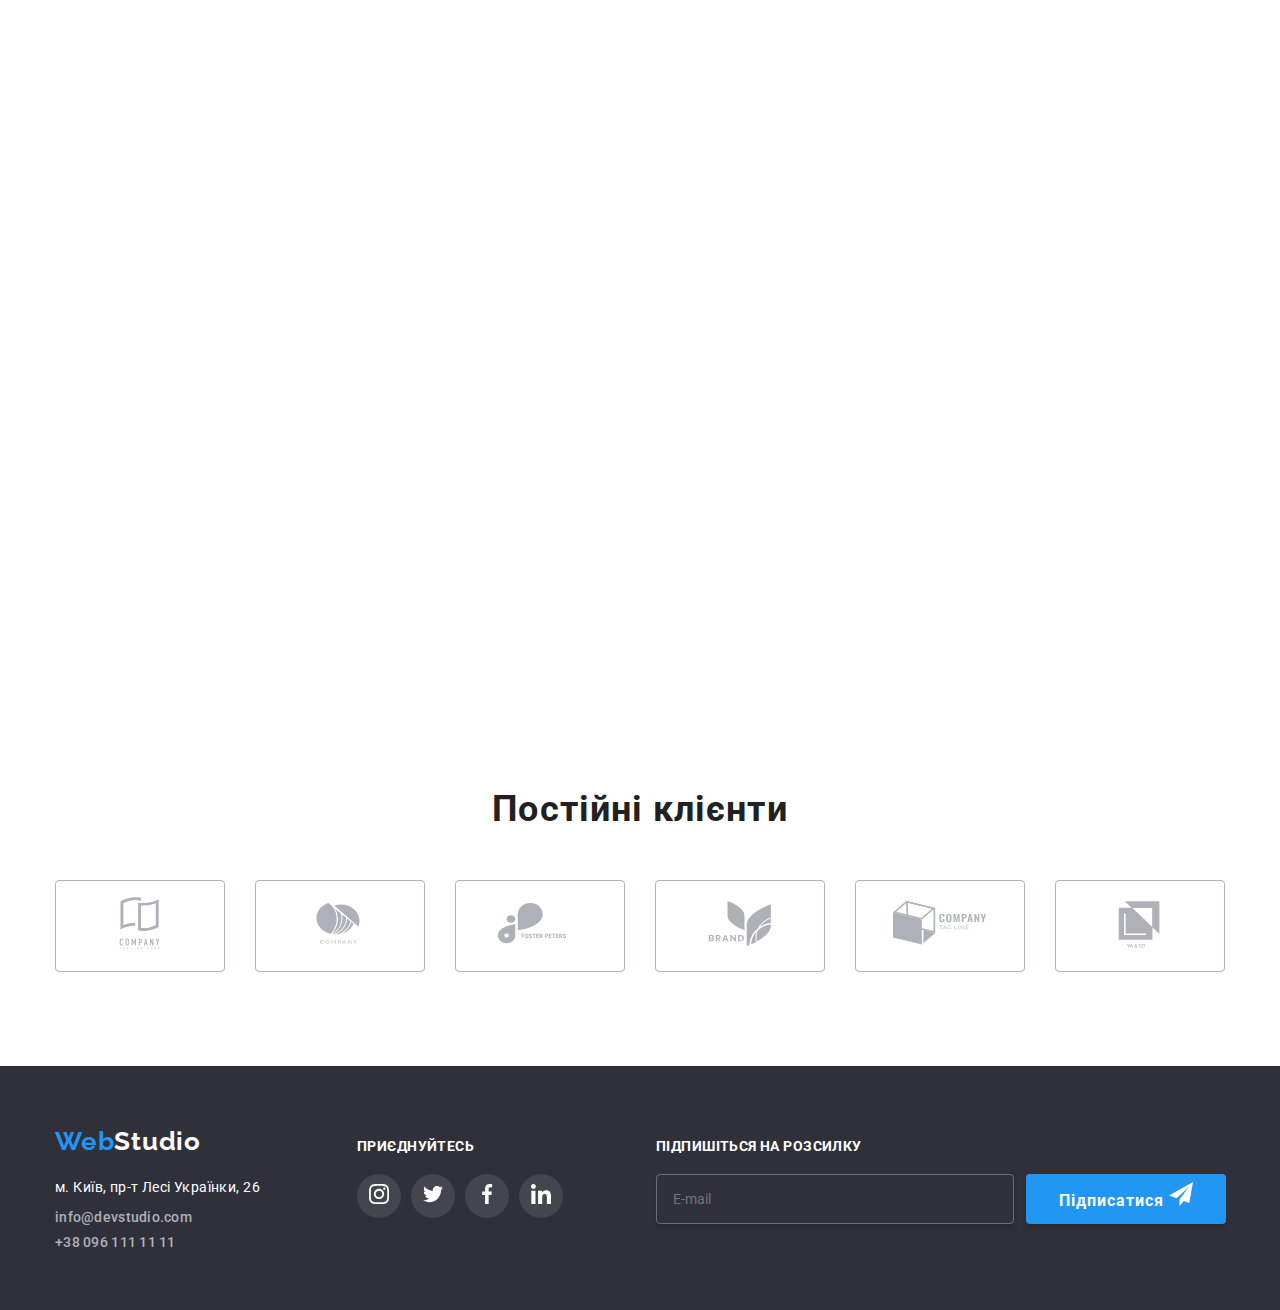
==== commit c3031b2a: "animation" ====
--- a/index.html
+++ b/index.html
@@ -147,7 +147,7 @@
             </form>
           </div>
         </section>
-        <section class="features">
+        <section class="features" data-aos="flip-right">
           <div class="inner-container">
             <h2 class="visually-hidden">Perevagy</h2>
             <ul class="features-list">
@@ -182,7 +182,7 @@
             </ul>
           </div>
         </section>
-        <section class="works">
+        <section class="works" data-aos="flip-right">
           <div class="inner-container">
             <h2 class="our-skills">Чим ми займаємося</h2>
             <ul class="works-list">
@@ -210,7 +210,7 @@
             </ul>
           </div>
         </section>
-        <section class="team">
+        <section class="team" data-aos="flip-right">
           <div class="inner-container">
             <h2 class="team__title">Наша команда</h2>
             <ul class="team-list">
--- a/css/main.min.css
+++ b/css/main.min.css
@@ -1 +1 @@
-.team-list__thumb img,.works-list__item>img,.backdrop{width:100%;height:100%}.team-list__thumb img,.works-list__item>img{-o-object-fit:cover;object-fit:cover;-o-object-position:center;object-position:center}.footer-links-list,.customers-list,.links-list,.team-list,.works-list,.socials-list,.nav-list,.header .inner-container__contacts,.header .inner-container{display:flex;justify-content:space-between}.footer-links-list__item,.customers-list__item,.links-list__item,.works-list__item:nth-child(n)::after,.modal-close,.backdrop{display:flex;align-items:center;justify-content:center}.join,.modal-list__label,.contacts-list,.pages-list{display:flex;flex-direction:column}.visually-hidden{position:absolute !important;clip:rect(1px 1px 1px 1px);clip:rect(1px, 1px, 1px, 1px);padding:0 !important;border:0 !important;height:1px !important;width:1px !important;overflow:hidden}.is-hidden{opacity:0;visibility:hidden;pointer-events:none}body{font-family:"Roboto",sans-serif;font-style:normal}h1,h3,p,h2,ul{margin:0;padding:0}li{list-style-type:none}.outer-container{max-width:1600px;min-width:320px;width:100%;margin:0 auto;background-color:#fff}.inner-container{max-width:1200px;min-width:320px;padding:0 15px;margin:0 auto;width:100%}@media screen and (max-width: 1199px){.inner-container{max-width:767px}}@media screen and (max-width: 767px){.inner-container{max-width:480px}}a{text-decoration:none}img,button{display:block}.header{border-bottom:1px solid #ececec;padding:24px 0}@media screen and (max-width: 1199px){.header{padding:21px 0}}@media screen and (max-width: 767px){.header{padding:10px 0}}.header .inner-container{align-items:center}.header .inner-container__contacts{width:333px;align-items:center;margin-left:74px}@media screen and (max-width: 1199px){.header .inner-container__contacts{display:flex;flex-direction:column;align-items:flex-start;max-width:141px;margin:0}}@media screen and (max-width: 767px){.header .inner-container__contacts{display:none}}.header .inner-container a:focus{color:#2196f3;transition:color 250ms ease-in}.contact__icon{margin-right:10px;fill:#757575}@media screen and (max-width: 1199px){.contact__icon{margin-right:8px}}.contact__icon--1{width:16px;height:12px}@media screen and (max-width: 1199px){.contact__icon--1{width:14px;height:10px}}.contact__icon--2{width:10px;height:16px}@media screen and (max-width: 1199px){.contact__icon--2{width:10px;height:14px}}.logo-link{font-family:"Raleway",sans-serif;font-size:26px;font-weight:700;letter-spacing:.03em;line-height:normal;text-decoration:none;text-transform:none;text-align:left;color:#212121;margin:0 88px 0 0}@media screen and (max-width: 1199px){.logo-link{width:134px;margin:0;font-size:24px}}.logo-link__web{color:#2196f3}@media screen and (max-width: 1199px){.logo-link__web{width:54px}}@media screen and (max-width: 767px){.navigation{display:none}}.nav-list{font-size:14px;font-weight:500;letter-spacing:.02em;line-height:normal;text-decoration:none;text-transform:none;text-align:left;width:281px}@media screen and (max-width: 767px){.nav-list{display:none}}.nav-list__item{position:relative}.nav-list__link{text-decoration:none;color:#212121}.nav-list a:hover{color:#2196f3}.nav-list__item::after{position:absolute;top:44px;left:0;content:"";width:100%;height:4px;border-radius:2px;background-color:#2196f3;transform:scaleX(0);transition:transform .5s;transform-origin:right}.nav-list__item:hover::after{transform:scaleX(1);transform-origin:left}.header-wrapper__contact-link{font-size:14px;font-weight:500;letter-spacing:.02em;line-height:normal;text-decoration:none;text-transform:none;text-align:left;color:#757575}@media screen and (max-width: 1199px){.header-wrapper__contact-link{width:145px;letter-spacing:.24px;font-size:12px}}.header-wrapper__contact-link:hover .contact__icon--1,.header-wrapper__contact-link:focus .contact__icon--1{fill:#2196f3;transition:fill 250ms ease-in}.header-wrapper__contact-link:hover .contact__icon--2,.header-wrapper__contact-link:focus .contact__icon--2{fill:#2196f3;transition:fill 250ms ease-in}.header-wrapper__contact-link:hover{color:#2196f3;transition:color 250ms ease-in}@media screen and (max-width: 1199px){.header-wrapper__contact-link:nth-child(2){margin-top:12px}}.btn-open__menu{display:none}@media screen and (max-width: 767px){.btn-open__menu{display:block;border:none;background-color:rgba(0,0,0,0)}}.menu__svg-open{display:none}@media screen and (max-width: 767px){.menu__svg-open{display:block;width:40px;height:40px}}.menu{position:fixed;top:0;right:0;z-index:101;width:100%;height:100%;min-width:320px;background-color:#fff;overflow:auto;padding:48px 40px}.menu__btn-close{position:absolute;top:10px;right:15px;width:40px;height:40px;border:none;background-color:rgba(0,0,0,0);cursor:pointer}.menu__btn-close:hover .menu__svg-close{fill:#2196f3}.menu__svg-close{width:19px;height:19px;fill:#212121}.pages-list{gap:35px;margin-bottom:302px}.pages-list__link{font-size:40px;font-weight:500;letter-spacing:.8px;line-height:normal;text-decoration:none;text-transform:none;text-align:center;color:#212121}.pages-list__link:hover{color:#2196f3}.contacts-list{gap:32px}.contacts-list__link--1{font-size:34px;font-weight:500;letter-spacing:.68px;line-height:normal;text-decoration:none;text-transform:none;text-align:center;color:#2196f3}.contacts-list__link--2{font-size:24px;font-weight:500;letter-spacing:.48px;line-height:normal;text-decoration:none;text-transform:none;text-align:center;color:#757575}.contacts-list__link--2:hover{color:#2196f3}.socials-list{margin-top:64px}.socials-list__link{font-size:18px;font-weight:500;letter-spacing:.36px;line-height:1.22;text-decoration:none;text-transform:none;text-align:center;color:#2196f3}.line{width:1px;height:22px;background-color:rgba(33,33,33,.2)}@media screen and (min-width: 768px){.menu{display:none}}.hero{width:100%;padding-top:200px;padding-bottom:200px;background-color:#2f303a;background-image:linear-gradient(to right, rgba(47, 48, 58, 0.4), rgba(47, 48, 58, 0.4)),url("/img/background/desktop.jpg");background-position:center;background-repeat:no-repeat;background-size:cover}@media screen and (min-device-pixel-ratio: 2),(-webkit-min-device-pixel-ratio: 2),(min-resolution: 192dpi),(min-resolution: 2dppx){.hero{background-image:linear-gradient(to right, rgba(47, 48, 58, 0.4), rgba(47, 48, 58, 0.4)),url("/img/background/desktop@2x.png")}}@media screen and (max-width: 1199px){.hero{padding:118px 0;background-image:linear-gradient(to right, rgba(47, 48, 58, 0.4), rgba(47, 48, 58, 0.4)),url("/img/background/tablet.png")}}@media screen and (max-width: 1199px)and (min-device-pixel-ratio: 2),screen and (max-width: 1199px)and (-webkit-min-device-pixel-ratio: 2),screen and (max-width: 1199px)and (min-resolution: 192dpi),screen and (max-width: 1199px)and (min-resolution: 2dppx){.hero{background-image:linear-gradient(to right, rgba(47, 48, 58, 0.4), rgba(47, 48, 58, 0.4)),url("/img/background/tablet@2x.png")}}@media screen and (max-width: 767px){.hero{background-image:linear-gradient(to right, rgba(47, 48, 58, 0.4), rgba(47, 48, 58, 0.4)),url("/img/background/phone.png")}}@media screen and (max-width: 767px)and (min-device-pixel-ratio: 2),screen and (max-width: 767px)and (-webkit-min-device-pixel-ratio: 2),screen and (max-width: 767px)and (min-resolution: 192dpi),screen and (max-width: 767px)and (min-resolution: 2dppx){.hero{background-image:linear-gradient(to right, rgba(47, 48, 58, 0.4), rgba(47, 48, 58, 0.4)),url("/img/background/phone@2x.png")}}.hero__title{font-size:44px;font-weight:900;letter-spacing:.06em;line-height:1.61;text-decoration:none;text-transform:uppercase;text-align:center;color:#fff}@media screen and (max-width: 1199px){.hero__title{font-size:26px}}.hero__btn{font-size:16px;font-weight:700;letter-spacing:.06em;line-height:30px;text-decoration:none;text-transform:none;text-align:center;width:216px;height:50px;margin:0 auto;background-color:#2196f3;box-shadow:0px 4px 4px rgba(0,0,0,.15);border-radius:4px;color:#fff}@media screen and (max-width: 1199px){.hero__btn{width:200px;height:50px}}.backdrop{position:fixed;top:0;left:0;background-color:rgba(0,0,0,.3);z-index:99}.modal{position:fixed;max-width:528px;width:100%;max-height:581px;height:100%;overflow:auto;padding:40px;border-radius:4px;z-index:100;background:#fff;box-shadow:0px 2px 1px 0px rgba(0,0,0,.2),0px 1px 1px 0px rgba(0,0,0,.14),0px 1px 3px 0px rgba(0,0,0,.12)}.modal__btn-submit{font-size:16px;font-weight:700;letter-spacing:.96px;line-height:30px;text-decoration:none;text-transform:none;text-align:center;width:200px;height:50px;border-radius:4px;background:#2196f3;box-shadow:0px 4px 4px 0px rgba(0,0,0,.15);color:#fff;border:none;margin:30px auto 0}.modal__text{font-size:14px;font-weight:400;letter-spacing:normal;line-height:1.71;text-decoration:none;text-transform:none;text-align:center;margin-top:20px}@media screen and (max-width: 1199px){.modal__text{font-size:12px;font-weight:400;letter-spacing:normal;line-height:normal;text-decoration:none;text-transform:none;text-align:left}}.modal-link{color:#2196f3;text-decoration:underline}.modal__title{font-size:20px;font-weight:700;letter-spacing:.6px;line-height:normal;text-decoration:none;text-transform:none;text-align:center;color:#212121;margin-bottom:12px}@media screen and (max-width: 1199px){.modal__title{max-width:370px;width:100%}}.modal__checkbox{width:16px;height:15px;margin-left:12px;margin-right:5px}.modal-list__input{margin-top:4px;margin-bottom:10px;max-width:448px;width:100%;height:40px;border-radius:4px;border:1px solid rgba(33,33,33,.2);outline:none;cursor:pointer}@media screen and (max-width: 1199px){.modal-list__input{max-width:370px}}.modal-list__input:hover,.modal-list__input:focus{border-radius:4px;border:1px solid #2196f3}.modal-list__icon:hover,.modal-list__icon:focus{fill:#2196f3;transition:fill 250ms ease}.modal-list__input:focus+.modal-list__icon{fill:#2196f3;transition:fill 250ms ease}.modal-list__input:hover+.modal-list__icon{fill:#2196f3;transition:fill 250ms ease}.modal-list__label{font-size:12px;font-weight:400;letter-spacing:.12px;line-height:normal;text-decoration:none;text-transform:none;text-align:left;color:#757575;position:relative}.modal-list__icon{width:18px;height:18px;position:absolute;top:29px;left:12px;cursor:pointer}.modal-list__textarea::-moz-placeholder{font-size:12px;font-weight:400;letter-spacing:.12px;line-height:normal;text-decoration:none;text-transform:none;text-align:left;color:rgba(117,117,117,.5)}.modal-list__textarea::placeholder{font-size:12px;font-weight:400;letter-spacing:.12px;line-height:normal;text-decoration:none;text-transform:none;text-align:left;color:rgba(117,117,117,.5)}.modal-list__textarea{max-height:120px;height:100%;resize:none;margin-top:4px;border-radius:4px;border:1px solid rgba(33,33,33,.2);padding:12px 16px}@media screen and (max-width: 1199px){.modal-list__textarea{max-width:370px;width:100%}}.modal-close{position:absolute;top:8px;right:8px;width:30px;height:30px;border-radius:50%;border-color:rgba(0,0,0,.1);background-color:#fff;cursor:pointer}.modal-close__icon{fill:#212121;width:18px;height:18px}.modal-close__icon:hover,.modal-close__icon:focus{fill:#2196f3;transition:fill 250ms ease}.features{padding-top:94px;padding-bottom:94px}@media screen and (max-width: 1199px){.features{padding-top:60px;padding-bottom:60px}}.features-list{display:flex;justify-content:space-between;margin:0 auto}@media screen and (max-width: 1199px){.features-list{display:flex;flex-wrap:wrap;gap:30px}}.features-list__item{width:270px}.features-list__item:nth-child(1) .features-list__subtitle::before{background-image:url("../img/icons/antenna.png")}.features-list__item:nth-child(2) .features-list__subtitle::before{background-image:url("../img/icons/clock.png")}.features-list__item:nth-child(3) .features-list__subtitle::before{background-image:url("../img/icons/diagram.png")}.features-list__item:nth-child(4) .features-list__subtitle::before{background-image:url("../img/icons/astronaut.png")}@media screen and (max-width: 1199px){.features-list__item{width:calc((100% - 30px)/2)}}@media screen and (max-width: 767px){.features-list__item{width:100%}}.features-list__svg{width:70px;height:70px;margin:25px 100px}@media screen and (max-width: 1199px){.features-list__svg{margin:25px 142px}}@media screen and (max-width: 767px){.features-list__svg{margin:25px 190px}}.features-list__subtitle{font-size:14px;font-weight:700;letter-spacing:.03em;line-height:normal;text-decoration:none;text-transform:uppercase;text-align:left;margin-bottom:10px;color:#212121}@media screen and (max-width: 767px){.features-list__subtitle{text-align:center}}.features-list__subtitle:nth-child(n)::before{display:block;content:"";width:100%;height:120px;border-radius:4px;background-color:#f5f4fa;background-position:center;background-repeat:no-repeat;margin-bottom:30px}.features-list__paragraf{font-size:14px;font-weight:400;letter-spacing:.03em;line-height:1.7;text-decoration:none;text-transform:none;text-align:left;color:#757575}.works{padding-bottom:94px}@media screen and (max-width: 1199px){.works{display:none}}.works-list{position:relative}.works-list__item:nth-child(n)::after{font-size:14px;font-weight:700;letter-spacing:.42px;line-height:normal;text-decoration:none;text-transform:uppercase;text-align:center;content:"";position:absolute;max-width:370px;width:100%;bottom:0;height:70px;background:rgba(47,48,58,.8);color:#fff}.works-list__item:nth-child(1)::after{content:"Десктопні додатки"}.works-list__item:nth-child(2)::after{content:"Мобільні додатки"}.works-list__item:nth-child(3)::after{content:"Дизайнерські рішення "}.works-list__item{max-width:370px;width:100%;height:294px}.works-list__item>img{display:block}.our-skills{font-size:36px;font-weight:700;letter-spacing:.03em;line-height:normal;text-decoration:none;text-transform:none;text-align:center;color:#212121;margin-top:0;margin-bottom:50px}.team{padding-top:94px;padding-bottom:94px;background-color:#f5f4fa}@media screen and (nax-width: 1199px){.team{padding:60px 15px}}.team__title{font-size:36px;font-weight:700;letter-spacing:.03em;line-height:normal;text-decoration:none;text-transform:none;text-align:center;margin-bottom:50px;color:#212121}@media screen and (max-width: 1199px){.team__title{margin-bottom:30px}}.team-list{margin:0 auto}@media screen and (max-width: 1199px){.team-list{display:flex;flex-wrap:wrap;row-gap:30px}}.team-list__text{font-size:16px;font-weight:400;letter-spacing:.03em;line-height:1.19;text-decoration:none;text-transform:none;text-align:center;color:#757575}.team-list__name{font-size:16px;font-weight:500;letter-spacing:.03em;line-height:1.19;text-decoration:none;text-transform:none;text-align:center;margin-bottom:10px;color:#212121}.team-list__item{background-color:#fff;box-shadow:0px 1px 3px rgba(0,0,0,.12),0px 1px 1px rgba(0,0,0,.14),0px 2px 1px rgba(0,0,0,.2);border-radius:0px 0px 4px 4px;padding-bottom:30px}@media screen and (max-width: 1199px){.team-list__item{padding-bottom:24px}}.team-list__thumb{width:270px;height:260px;margin-bottom:30px}@media screen and (max-width: 1199px){.team-list__thumb{width:354px;height:374px}}@media screen and (max-width: 767px){.team-list__thumb{width:450px;height:460px}}@media screen and (max-width: 480px){.team-list__thumb{min-width:290px;max-width:450px;width:100%}}.team-list__thumb img{display:block}.links-list{width:206px;margin:16px auto 0}.links-list__svg{width:20px;height:20px;fill:#afb1b8}.links-list__item{width:44px;height:44px}.links-list__item:hover .links-list__svg{fill:#fff;transition:fill 500ms linear}.links-list__item:focus .links-list__svg{fill:#fff;transition:fill 500ms linear}.links-list__item:hover{border-radius:50%;background-color:#2196f3;transition:background-color 500ms linear}.links-list__item:focus{border-radius:50%;background-color:#2196f3;transition:background-color 500ms linear}.customers{padding-top:94px;padding-bottom:94px}@media screen and (max-width: 1199px){.customers{padding:60px 0}}.customers__title{font-size:36px;font-weight:700;letter-spacing:1.08px;line-height:normal;text-decoration:none;text-transform:none;text-align:center;color:#212121;margin-bottom:50px}@media screen and (max-width: 1199px){.customers__title{font-size:28px;font-weight:700;letter-spacing:.84px;line-height:normal;text-decoration:none;text-transform:none;text-align:center;margin:0 auto 30px}}.customers-list{margin:0 auto}@media screen and (max-width: 1199px){.customers-list{flex-wrap:wrap;gap:30px}}.customers-list__item{border:1px solid #afb1b8;width:170px;height:92px;border-radius:4px}@media screen and (max-width: 1199px){.customers-list__item{width:calc((100% - 60px)/3)}}@media screen and (max-width: 767px){.customers-list__item{width:calc((100% - 30px)/2)}}.customers-list__item:hover .customers-list__svg{fill:#2196f3;transition:fill 500ms ease-in}.customers-list__item:hover{border:1px solid #2196f3;transition:border 500ms ease-in}.customers-list__item:focus .customers-list__svg{fill:#2196f3;transition:fill 500ms ease-in}.customers-list__item:focus{border:1px solid #2196f3;transition:border 500ms ease-in}.customers-list__svg{width:106px;height:60px}.customers-list__svg{fill:#afb1b8}.footer{background-color:#2f303a;padding:60px 0}.footer .inner-container{display:flex}@media screen and (max-width: 1199px){.footer .inner-container{flex-wrap:wrap;justify-content:space-around;align-items:baseline;gap:60px}}.address{width:232px;margin-right:70px}@media screen and (max-width: 1199px){.address{text-align:center;margin-right:0}}.address__street{display:flex;flex-direction:column;gap:9px}@media screen and (max-width: 1199px){.address__street{justify-content:center;align-items:center;gap:8px}}.address__city{font-size:14px;font-weight:400;letter-spacing:.03em;line-height:1.71;text-decoration:none;text-transform:none;text-align:left;margin-top:20px;font-style:normal;color:#fff}.address__city:hover,.address__city:focus{color:#2196f3;transition:color 500ms ease-out}.address__link{font-size:14px;font-weight:500;letter-spacing:.02em;line-height:normal;text-decoration:none;text-transform:none;text-align:left;text-decoration:none;color:#afb1b8;font-style:normal}.address__link:hover,.address__link:focus{color:#2196f3;transition:color 500ms ease-out}@media screen and (max-width: 1199px){.address__link{font-size:14px;font-weight:400;letter-spacing:.02em;line-height:normal;text-decoration:none;text-transform:none;text-align:center}}.logo__link{font-family:"Raleway",sans-serif;font-size:26px;font-weight:700;letter-spacing:.03em;line-height:normal;text-decoration:none;text-transform:none;text-align:left;color:#fff}@media screen and (max-width: 1199px){.logo__link{font-size:24px}}.join{padding-top:12px}@media screen and (max-width: 1199px){.join{padding:0;justify-content:center;align-items:center}}.join__title{color:#fff;font-size:14px;font-weight:700;letter-spacing:.42px;line-height:normal;text-decoration:none;text-transform:uppercase;text-align:left;margin-bottom:20px}.footer-links-list{width:206px}.footer-links-list__item{width:44px;height:44px;border-radius:50%;background-color:rgba(255,255,255,.1)}.footer-links-list__item:hover{border-radius:50%;background-color:#2196f3;transition:background-color 1s ease}.footer-links-list__item:focus{border-radius:50%;background-color:#2196f3;transition:background-color 1s ease}.footer-links-list__svg{width:20px;height:20px;fill:#fff}.telegram{max-width:570px;width:100%;padding-top:12px}@media screen and (max-width: 1199px){.telegram{max-width:450px}}.footer-form{display:flex;align-items:flex-end;position:relative;left:93px}@media screen and (max-width: 1199px){.footer-form{flex-direction:column;align-items:center;gap:20px;position:static}}.footer-form__input{max-width:358px;width:100%;height:50px;border-radius:4px;border:1px solid rgba(255,255,255,.3);background:rgba(33,150,243,0);box-shadow:0px 4px 4px 0px rgba(0,0,0,.15);padding-left:16px;outline:none;color:#fff;cursor:pointer;margin-top:20px;margin-right:12px}@media screen and (max-width: 1199px){.footer-form__input{max-width:450px}}@media screen and (max-width: 451px){.footer-form__input{max-width:320px}}.footer-form__label{display:block;font-size:14px;font-weight:700;letter-spacing:.42px;line-height:normal;text-decoration:none;text-transform:uppercase;text-align:left;color:#fff}@media screen and (max-width: 1199px){.footer-form__label{text-align:center}}.footer-form__icon{width:24px;height:24px;fill:#fff}.footer-form__btn{font-size:16px;font-weight:700;letter-spacing:.96px;line-height:30px;text-decoration:none;text-transform:none;text-align:center;width:200px;height:50px;border-radius:4px;background:#2196f3;box-shadow:0px 4px 4px 0px rgba(0,0,0,.15);border:none;color:#fff;position:absolute;left:370px;animation:back 10s linear 500ms infinite}@media screen and (max-width: 1199px){.footer-form__btn{position:static}}@keyframes back{0%{background-color:red}25%{background-color:green}50%{background-color:#000}75%{background-color:purple}100%{background-color:#2196f3}}/*# sourceMappingURL=main.min.css.map */+.team-list__thumb img,.works-list__item>img,.backdrop{width:100%;height:100%}.team-list__thumb img,.works-list__item>img{-o-object-fit:cover;object-fit:cover;-o-object-position:center;object-position:center}.footer-links-list,.customers-list,.links-list,.team-list,.works-list,.socials-list,.nav-list,.header .inner-container__contacts,.header .inner-container{display:flex;justify-content:space-between}.footer-links-list__item,.customers-list__item,.links-list__item,.works-list__item:nth-child(n)::after,.modal-close,.backdrop{display:flex;align-items:center;justify-content:center}.join,.modal-list__label,.contacts-list,.pages-list{display:flex;flex-direction:column}.visually-hidden{position:absolute !important;clip:rect(1px 1px 1px 1px);clip:rect(1px, 1px, 1px, 1px);padding:0 !important;border:0 !important;height:1px !important;width:1px !important;overflow:hidden}.is-hidden{opacity:0;visibility:hidden;pointer-events:none}body{font-family:"Roboto",sans-serif;font-style:normal}h1,h3,p,h2,ul{margin:0;padding:0}li{list-style-type:none}.outer-container{max-width:1600px;min-width:320px;width:100%;margin:0 auto;background-color:#fff}.inner-container{max-width:1200px;min-width:320px;padding:0 15px;margin:0 auto;width:100%}@media screen and (max-width: 1199px){.inner-container{max-width:767px}}@media screen and (max-width: 767px){.inner-container{max-width:480px}}a{text-decoration:none}img,button{display:block}.header{border-bottom:1px solid #ececec;padding:24px 0}@media screen and (max-width: 1199px){.header{padding:21px 0}}@media screen and (max-width: 767px){.header{padding:10px 0}}.header .inner-container{align-items:center}.header .inner-container__contacts{width:333px;align-items:center;margin-left:74px}@media screen and (max-width: 1199px){.header .inner-container__contacts{display:flex;flex-direction:column;align-items:flex-start;max-width:141px;margin:0}}@media screen and (max-width: 767px){.header .inner-container__contacts{display:none}}.header .inner-container a:focus{color:#2196f3;transition:color 250ms ease-in}.contact__icon{margin-right:10px;fill:#757575}@media screen and (max-width: 1199px){.contact__icon{margin-right:8px}}.contact__icon--1{width:16px;height:12px}@media screen and (max-width: 1199px){.contact__icon--1{width:14px;height:10px}}.contact__icon--2{width:10px;height:16px}@media screen and (max-width: 1199px){.contact__icon--2{width:10px;height:14px}}.logo-link{font-family:"Raleway",sans-serif;font-size:26px;font-weight:700;letter-spacing:.03em;line-height:normal;text-decoration:none;text-transform:none;text-align:left;color:#212121;margin:0 88px 0 0}@media screen and (max-width: 1199px){.logo-link{width:134px;margin:0;font-size:24px}}.logo-link__web{color:#2196f3}@media screen and (max-width: 1199px){.logo-link__web{width:54px}}@media screen and (max-width: 767px){.navigation{display:none}}.nav-list{font-size:14px;font-weight:500;letter-spacing:.02em;line-height:normal;text-decoration:none;text-transform:none;text-align:left;width:281px}@media screen and (max-width: 767px){.nav-list{display:none}}.nav-list__item{position:relative}.nav-list__link{text-decoration:none;color:#212121}.nav-list a:hover{color:#2196f3}.nav-list__item::after{position:absolute;top:44px;left:0;content:"";width:100%;height:4px;border-radius:2px;background-color:#2196f3;transform:scaleX(0);transition:transform .5s;transform-origin:right}.nav-list__item:hover::after{transform:scaleX(1);transform-origin:left}.header-wrapper__contact-link{font-size:14px;font-weight:500;letter-spacing:.02em;line-height:normal;text-decoration:none;text-transform:none;text-align:left;color:#757575}@media screen and (max-width: 1199px){.header-wrapper__contact-link{width:145px;letter-spacing:.24px;font-size:12px}}.header-wrapper__contact-link:hover .contact__icon--1,.header-wrapper__contact-link:focus .contact__icon--1{fill:#2196f3;transition:fill 250ms ease-in}.header-wrapper__contact-link:hover .contact__icon--2,.header-wrapper__contact-link:focus .contact__icon--2{fill:#2196f3;transition:fill 250ms ease-in}.header-wrapper__contact-link:hover{color:#2196f3;transition:color 250ms ease-in}@media screen and (max-width: 1199px){.header-wrapper__contact-link:nth-child(2){margin-top:12px}}.btn-open__menu{display:none}@media screen and (max-width: 767px){.btn-open__menu{display:block;border:none;background-color:rgba(0,0,0,0)}}.menu__svg-open{display:none}@media screen and (max-width: 767px){.menu__svg-open{display:block;width:40px;height:40px}}.menu{position:fixed;top:0;right:0;z-index:101;width:100%;height:100%;min-width:320px;background-color:#fff;overflow:auto;padding:48px 40px}.menu__btn-close{position:absolute;top:10px;right:15px;width:40px;height:40px;border:none;background-color:rgba(0,0,0,0);cursor:pointer}.menu__btn-close:hover .menu__svg-close{fill:#2196f3}.menu__svg-close{width:19px;height:19px;fill:#212121}.pages-list{gap:35px;margin-bottom:302px}.pages-list__link{font-size:40px;font-weight:500;letter-spacing:.8px;line-height:normal;text-decoration:none;text-transform:none;text-align:center;color:#212121}.pages-list__link:hover{color:#2196f3}.contacts-list{gap:32px}.contacts-list__link--1{font-size:34px;font-weight:500;letter-spacing:.68px;line-height:normal;text-decoration:none;text-transform:none;text-align:center;color:#2196f3}.contacts-list__link--2{font-size:24px;font-weight:500;letter-spacing:.48px;line-height:normal;text-decoration:none;text-transform:none;text-align:center;color:#757575}.contacts-list__link--2:hover{color:#2196f3}.socials-list{margin-top:64px}.socials-list__link{font-size:18px;font-weight:500;letter-spacing:.36px;line-height:1.22;text-decoration:none;text-transform:none;text-align:center;color:#2196f3}.line{width:1px;height:22px;background-color:rgba(33,33,33,.2)}@media screen and (min-width: 768px){.menu{display:none}}.hero{width:100%;padding-top:200px;padding-bottom:200px;background-color:#2f303a;background-image:linear-gradient(to right, rgba(47, 48, 58, 0.4), rgba(47, 48, 58, 0.4)),url("../img/background/desktop.jpg");background-position:center;background-repeat:no-repeat;background-size:cover}@media screen and (min-device-pixel-ratio: 2),(-webkit-min-device-pixel-ratio: 2),(min-resolution: 192dpi),(min-resolution: 2dppx){.hero{background-image:linear-gradient(to right, rgba(47, 48, 58, 0.4), rgba(47, 48, 58, 0.4)),url("../img/background/desktop@2x.jpg")}}@media screen and (max-width: 1199px){.hero{padding:118px 0;background-image:linear-gradient(to right, rgba(47, 48, 58, 0.4), rgba(47, 48, 58, 0.4)),url("../img/background/tablet.jpg")}}@media screen and (max-width: 1199px)and (min-device-pixel-ratio: 2),screen and (max-width: 1199px)and (-webkit-min-device-pixel-ratio: 2),screen and (max-width: 1199px)and (min-resolution: 192dpi),screen and (max-width: 1199px)and (min-resolution: 2dppx){.hero{background-image:linear-gradient(to right, rgba(47, 48, 58, 0.4), rgba(47, 48, 58, 0.4)),url("../img/background/tablet@2x.jpg")}}@media screen and (max-width: 767px){.hero{background-image:linear-gradient(to right, rgba(47, 48, 58, 0.4), rgba(47, 48, 58, 0.4)),url("../img/background/phone.jpg")}}@media screen and (max-width: 767px)and (min-device-pixel-ratio: 2),screen and (max-width: 767px)and (-webkit-min-device-pixel-ratio: 2),screen and (max-width: 767px)and (min-resolution: 192dpi),screen and (max-width: 767px)and (min-resolution: 2dppx){.hero{background-image:linear-gradient(to right, rgba(47, 48, 58, 0.4), rgba(47, 48, 58, 0.4)),url("../img/background/phone@2x.jpg")}}.hero__title{font-size:44px;font-weight:900;letter-spacing:.06em;line-height:1.61;text-decoration:none;text-transform:uppercase;text-align:center;color:#fff}@media screen and (max-width: 1199px){.hero__title{font-size:26px}}.hero__btn{font-size:16px;font-weight:700;letter-spacing:.06em;line-height:30px;text-decoration:none;text-transform:none;text-align:center;width:216px;height:50px;margin:0 auto;background-color:#2196f3;box-shadow:0px 4px 4px rgba(0,0,0,.15);border-radius:4px;color:#fff}@media screen and (max-width: 1199px){.hero__btn{width:200px;height:50px}}.backdrop{position:fixed;top:0;left:0;background-color:rgba(0,0,0,.3);z-index:99}.modal{position:fixed;max-width:528px;width:100%;max-height:581px;height:100%;overflow:auto;padding:40px;border-radius:4px;z-index:100;background:#fff;box-shadow:0px 2px 1px 0px rgba(0,0,0,.2),0px 1px 1px 0px rgba(0,0,0,.14),0px 1px 3px 0px rgba(0,0,0,.12)}.modal__btn-submit{font-size:16px;font-weight:700;letter-spacing:.96px;line-height:30px;text-decoration:none;text-transform:none;text-align:center;width:200px;height:50px;border-radius:4px;background:#2196f3;box-shadow:0px 4px 4px 0px rgba(0,0,0,.15);color:#fff;border:none;margin:30px auto 0}.modal__text{font-size:14px;font-weight:400;letter-spacing:normal;line-height:1.71;text-decoration:none;text-transform:none;text-align:center;margin-top:20px}@media screen and (max-width: 1199px){.modal__text{font-size:12px;font-weight:400;letter-spacing:normal;line-height:normal;text-decoration:none;text-transform:none;text-align:left}}.modal-link{color:#2196f3;text-decoration:underline}.modal__title{font-size:20px;font-weight:700;letter-spacing:.6px;line-height:normal;text-decoration:none;text-transform:none;text-align:center;color:#212121;margin-bottom:12px}@media screen and (max-width: 1199px){.modal__title{max-width:370px;width:100%}}.modal__checkbox{width:16px;height:15px;margin-left:12px;margin-right:5px}.modal-list__input{margin-top:4px;margin-bottom:10px;max-width:448px;width:100%;height:40px;border-radius:4px;border:1px solid rgba(33,33,33,.2);outline:none;cursor:pointer}@media screen and (max-width: 1199px){.modal-list__input{max-width:370px}}.modal-list__input:hover,.modal-list__input:focus{border-radius:4px;border:1px solid #2196f3}.modal-list__icon:hover,.modal-list__icon:focus{fill:#2196f3;transition:fill 250ms ease}.modal-list__input:focus+.modal-list__icon{fill:#2196f3;transition:fill 250ms ease}.modal-list__input:hover+.modal-list__icon{fill:#2196f3;transition:fill 250ms ease}.modal-list__label{font-size:12px;font-weight:400;letter-spacing:.12px;line-height:normal;text-decoration:none;text-transform:none;text-align:left;color:#757575;position:relative}.modal-list__icon{width:18px;height:18px;position:absolute;top:29px;left:12px;cursor:pointer}.modal-list__textarea::-moz-placeholder{font-size:12px;font-weight:400;letter-spacing:.12px;line-height:normal;text-decoration:none;text-transform:none;text-align:left;color:rgba(117,117,117,.5)}.modal-list__textarea::placeholder{font-size:12px;font-weight:400;letter-spacing:.12px;line-height:normal;text-decoration:none;text-transform:none;text-align:left;color:rgba(117,117,117,.5)}.modal-list__textarea{max-height:120px;height:100%;resize:none;margin-top:4px;border-radius:4px;border:1px solid rgba(33,33,33,.2);padding:12px 16px}@media screen and (max-width: 1199px){.modal-list__textarea{max-width:370px;width:100%}}.modal-close{position:absolute;top:8px;right:8px;width:30px;height:30px;border-radius:50%;border-color:rgba(0,0,0,.1);background-color:#fff;cursor:pointer}.modal-close__icon{fill:#212121;width:18px;height:18px}.modal-close__icon:hover,.modal-close__icon:focus{fill:#2196f3;transition:fill 250ms ease}.features{padding-top:94px;padding-bottom:94px}@media screen and (max-width: 1199px){.features{padding-top:60px;padding-bottom:60px}}.features-list{display:flex;justify-content:space-between;margin:0 auto}@media screen and (max-width: 1199px){.features-list{display:flex;flex-wrap:wrap;gap:30px}}.features-list__item{width:270px}.features-list__item:nth-child(1) .features-list__subtitle::before{background-image:url("../img/icons/antenna.png")}.features-list__item:nth-child(2) .features-list__subtitle::before{background-image:url("../img/icons/clock.png")}.features-list__item:nth-child(3) .features-list__subtitle::before{background-image:url("../img/icons/diagram.png")}.features-list__item:nth-child(4) .features-list__subtitle::before{background-image:url("../img/icons/astronaut.png")}@media screen and (max-width: 1199px){.features-list__item{width:calc((100% - 30px)/2)}}@media screen and (max-width: 767px){.features-list__item{width:100%}}.features-list__svg{width:70px;height:70px;margin:25px 100px}@media screen and (max-width: 1199px){.features-list__svg{margin:25px 142px}}@media screen and (max-width: 767px){.features-list__svg{margin:25px 190px}}.features-list__subtitle{font-size:14px;font-weight:700;letter-spacing:.03em;line-height:normal;text-decoration:none;text-transform:uppercase;text-align:left;margin-bottom:10px;color:#212121}@media screen and (max-width: 767px){.features-list__subtitle{text-align:center}}.features-list__subtitle:nth-child(n)::before{display:block;content:"";width:100%;height:120px;border-radius:4px;background-color:#f5f4fa;background-position:center;background-repeat:no-repeat;margin-bottom:30px}.features-list__paragraf{font-size:14px;font-weight:400;letter-spacing:.03em;line-height:1.7;text-decoration:none;text-transform:none;text-align:left;color:#757575}.works{padding-bottom:94px}@media screen and (max-width: 1199px){.works{display:none}}.works-list{position:relative}.works-list__item:nth-child(n)::after{font-size:14px;font-weight:700;letter-spacing:.42px;line-height:normal;text-decoration:none;text-transform:uppercase;text-align:center;content:"";position:absolute;max-width:370px;width:100%;bottom:0;height:70px;background:rgba(47,48,58,.8);color:#fff}.works-list__item:nth-child(1)::after{content:"Десктопні додатки"}.works-list__item:nth-child(2)::after{content:"Мобільні додатки"}.works-list__item:nth-child(3)::after{content:"Дизайнерські рішення "}.works-list__item{max-width:370px;width:100%;height:294px}.works-list__item>img{display:block}.our-skills{font-size:36px;font-weight:700;letter-spacing:.03em;line-height:normal;text-decoration:none;text-transform:none;text-align:center;color:#212121;margin-top:0;margin-bottom:50px}.team{padding-top:94px;padding-bottom:94px;background-color:#f5f4fa}@media screen and (nax-width: 1199px){.team{padding:60px 15px}}.team__title{font-size:36px;font-weight:700;letter-spacing:.03em;line-height:normal;text-decoration:none;text-transform:none;text-align:center;margin-bottom:50px;color:#212121}@media screen and (max-width: 1199px){.team__title{margin-bottom:30px}}.team-list{margin:0 auto}@media screen and (max-width: 1199px){.team-list{display:flex;flex-wrap:wrap;row-gap:30px}}.team-list__text{font-size:16px;font-weight:400;letter-spacing:.03em;line-height:1.19;text-decoration:none;text-transform:none;text-align:center;color:#757575}.team-list__name{font-size:16px;font-weight:500;letter-spacing:.03em;line-height:1.19;text-decoration:none;text-transform:none;text-align:center;margin-bottom:10px;color:#212121}.team-list__item{background-color:#fff;box-shadow:0px 1px 3px rgba(0,0,0,.12),0px 1px 1px rgba(0,0,0,.14),0px 2px 1px rgba(0,0,0,.2);border-radius:0px 0px 4px 4px;padding-bottom:30px}@media screen and (max-width: 1199px){.team-list__item{padding-bottom:24px}}.team-list__thumb{width:270px;height:260px;margin-bottom:30px}@media screen and (max-width: 1199px){.team-list__thumb{width:354px;height:374px}}@media screen and (max-width: 767px){.team-list__thumb{width:450px;height:460px}}@media screen and (max-width: 480px){.team-list__thumb{min-width:290px;max-width:450px;width:100%}}.team-list__thumb img{display:block}.links-list{width:206px;margin:16px auto 0}.links-list__svg{width:20px;height:20px;fill:#afb1b8}.links-list__item{width:44px;height:44px}.links-list__item:hover .links-list__svg{fill:#fff;transition:fill 500ms linear}.links-list__item:focus .links-list__svg{fill:#fff;transition:fill 500ms linear}.links-list__item:hover{border-radius:50%;background-color:#2196f3;transition:background-color 500ms linear}.links-list__item:focus{border-radius:50%;background-color:#2196f3;transition:background-color 500ms linear}.customers{padding-top:94px;padding-bottom:94px}@media screen and (max-width: 1199px){.customers{padding:60px 0}}.customers__title{font-size:36px;font-weight:700;letter-spacing:1.08px;line-height:normal;text-decoration:none;text-transform:none;text-align:center;color:#212121;margin-bottom:50px}@media screen and (max-width: 1199px){.customers__title{font-size:28px;font-weight:700;letter-spacing:.84px;line-height:normal;text-decoration:none;text-transform:none;text-align:center;margin:0 auto 30px}}.customers-list{margin:0 auto}@media screen and (max-width: 1199px){.customers-list{flex-wrap:wrap;gap:30px}}.customers-list__item{border:1px solid #afb1b8;width:170px;height:92px;border-radius:4px}@media screen and (max-width: 1199px){.customers-list__item{width:calc((100% - 60px)/3)}}@media screen and (max-width: 767px){.customers-list__item{width:calc((100% - 30px)/2)}}.customers-list__item:hover .customers-list__svg{fill:#2196f3;transition:fill 500ms ease-in}.customers-list__item:hover{border:1px solid #2196f3;transition:border 500ms ease-in}.customers-list__item:focus .customers-list__svg{fill:#2196f3;transition:fill 500ms ease-in}.customers-list__item:focus{border:1px solid #2196f3;transition:border 500ms ease-in}.customers-list__svg{width:106px;height:60px}.customers-list__svg{fill:#afb1b8}.footer{background-color:#2f303a;padding:60px 0}.footer .inner-container{display:flex}@media screen and (max-width: 1199px){.footer .inner-container{flex-wrap:wrap;justify-content:space-around;align-items:baseline;gap:60px}}.address{width:232px;margin-right:70px}@media screen and (max-width: 1199px){.address{text-align:center;margin-right:0}}.address__street{display:flex;flex-direction:column;gap:9px}@media screen and (max-width: 1199px){.address__street{justify-content:center;align-items:center;gap:8px}}.address__city{font-size:14px;font-weight:400;letter-spacing:.03em;line-height:1.71;text-decoration:none;text-transform:none;text-align:left;margin-top:20px;font-style:normal;color:#fff}.address__city:hover,.address__city:focus{color:#2196f3;transition:color 500ms ease-out}.address__link{font-size:14px;font-weight:500;letter-spacing:.02em;line-height:normal;text-decoration:none;text-transform:none;text-align:left;text-decoration:none;color:#afb1b8;font-style:normal}.address__link:hover,.address__link:focus{color:#2196f3;transition:color 500ms ease-out}@media screen and (max-width: 1199px){.address__link{font-size:14px;font-weight:400;letter-spacing:.02em;line-height:normal;text-decoration:none;text-transform:none;text-align:center}}.logo__link{font-family:"Raleway",sans-serif;font-size:26px;font-weight:700;letter-spacing:.03em;line-height:normal;text-decoration:none;text-transform:none;text-align:left;color:#fff}@media screen and (max-width: 1199px){.logo__link{font-size:24px}}.join{padding-top:12px}@media screen and (max-width: 1199px){.join{padding:0;justify-content:center;align-items:center}}.join__title{color:#fff;font-size:14px;font-weight:700;letter-spacing:.42px;line-height:normal;text-decoration:none;text-transform:uppercase;text-align:left;margin-bottom:20px}.footer-links-list{width:206px}.footer-links-list__item{width:44px;height:44px;border-radius:50%;background-color:rgba(255,255,255,.1)}.footer-links-list__item:hover{border-radius:50%;background-color:#2196f3;transition:background-color 1s ease}.footer-links-list__item:focus{border-radius:50%;background-color:#2196f3;transition:background-color 1s ease}.footer-links-list__svg{width:20px;height:20px;fill:#fff}.telegram{max-width:570px;width:100%;padding-top:12px}@media screen and (max-width: 1199px){.telegram{max-width:450px}}.footer-form{display:flex;align-items:flex-end;position:relative;left:93px}@media screen and (max-width: 1199px){.footer-form{flex-direction:column;align-items:center;gap:20px;position:static}}.footer-form__input{max-width:358px;width:100%;height:50px;border-radius:4px;border:1px solid rgba(255,255,255,.3);background:rgba(33,150,243,0);box-shadow:0px 4px 4px 0px rgba(0,0,0,.15);padding-left:16px;outline:none;color:#fff;cursor:pointer;margin-top:20px;margin-right:12px}@media screen and (max-width: 1199px){.footer-form__input{max-width:450px}}@media screen and (max-width: 451px){.footer-form__input{max-width:320px}}.footer-form__label{display:block;font-size:14px;font-weight:700;letter-spacing:.42px;line-height:normal;text-decoration:none;text-transform:uppercase;text-align:left;color:#fff}@media screen and (max-width: 1199px){.footer-form__label{text-align:center}}.footer-form__icon{width:24px;height:24px;fill:#fff}.footer-form__btn{font-size:16px;font-weight:700;letter-spacing:.96px;line-height:30px;text-decoration:none;text-transform:none;text-align:center;width:200px;height:50px;border-radius:4px;background:#2196f3;box-shadow:0px 4px 4px 0px rgba(0,0,0,.15);border:none;color:#fff;position:absolute;left:370px;animation:back 10s linear 500ms infinite}@media screen and (max-width: 1199px){.footer-form__btn{position:static}}@keyframes back{0%{background-color:red}25%{background-color:green}50%{background-color:#000}75%{background-color:purple}100%{background-color:#2196f3}}/*# sourceMappingURL=main.min.css.map */